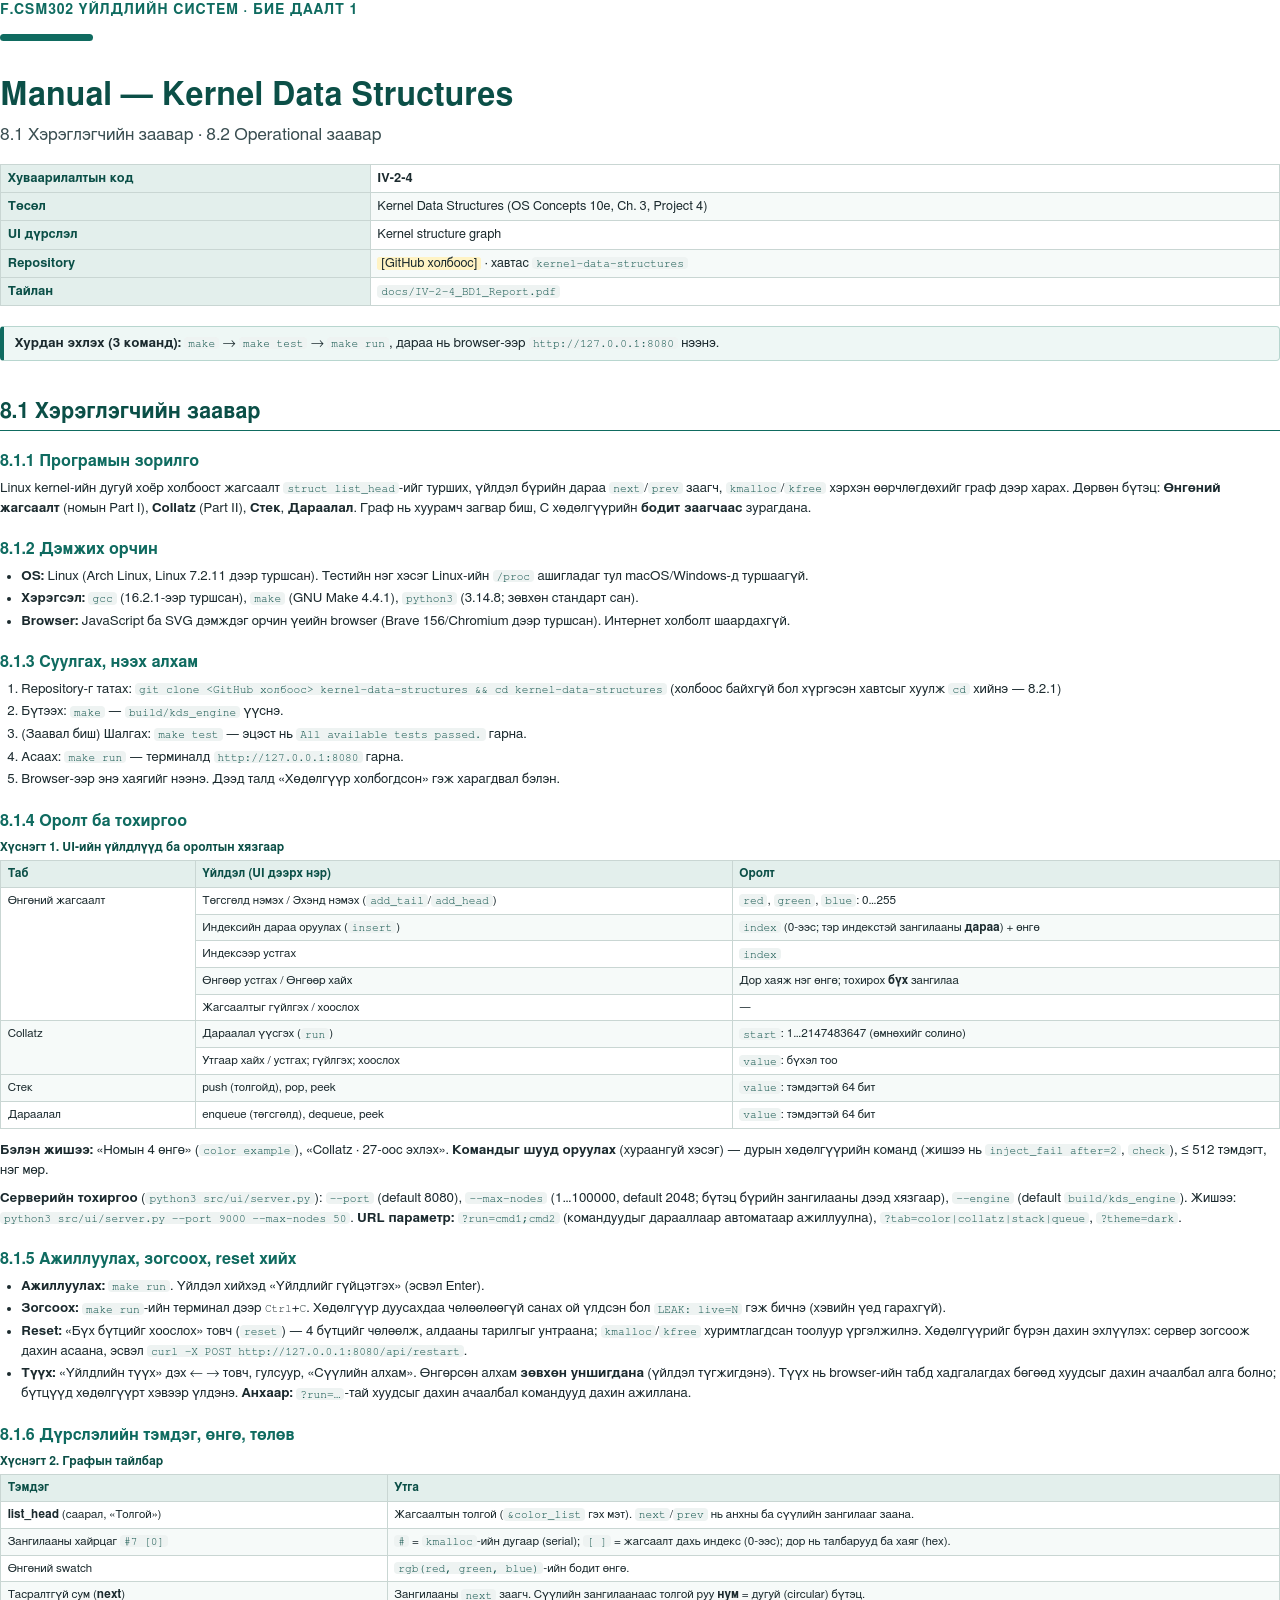
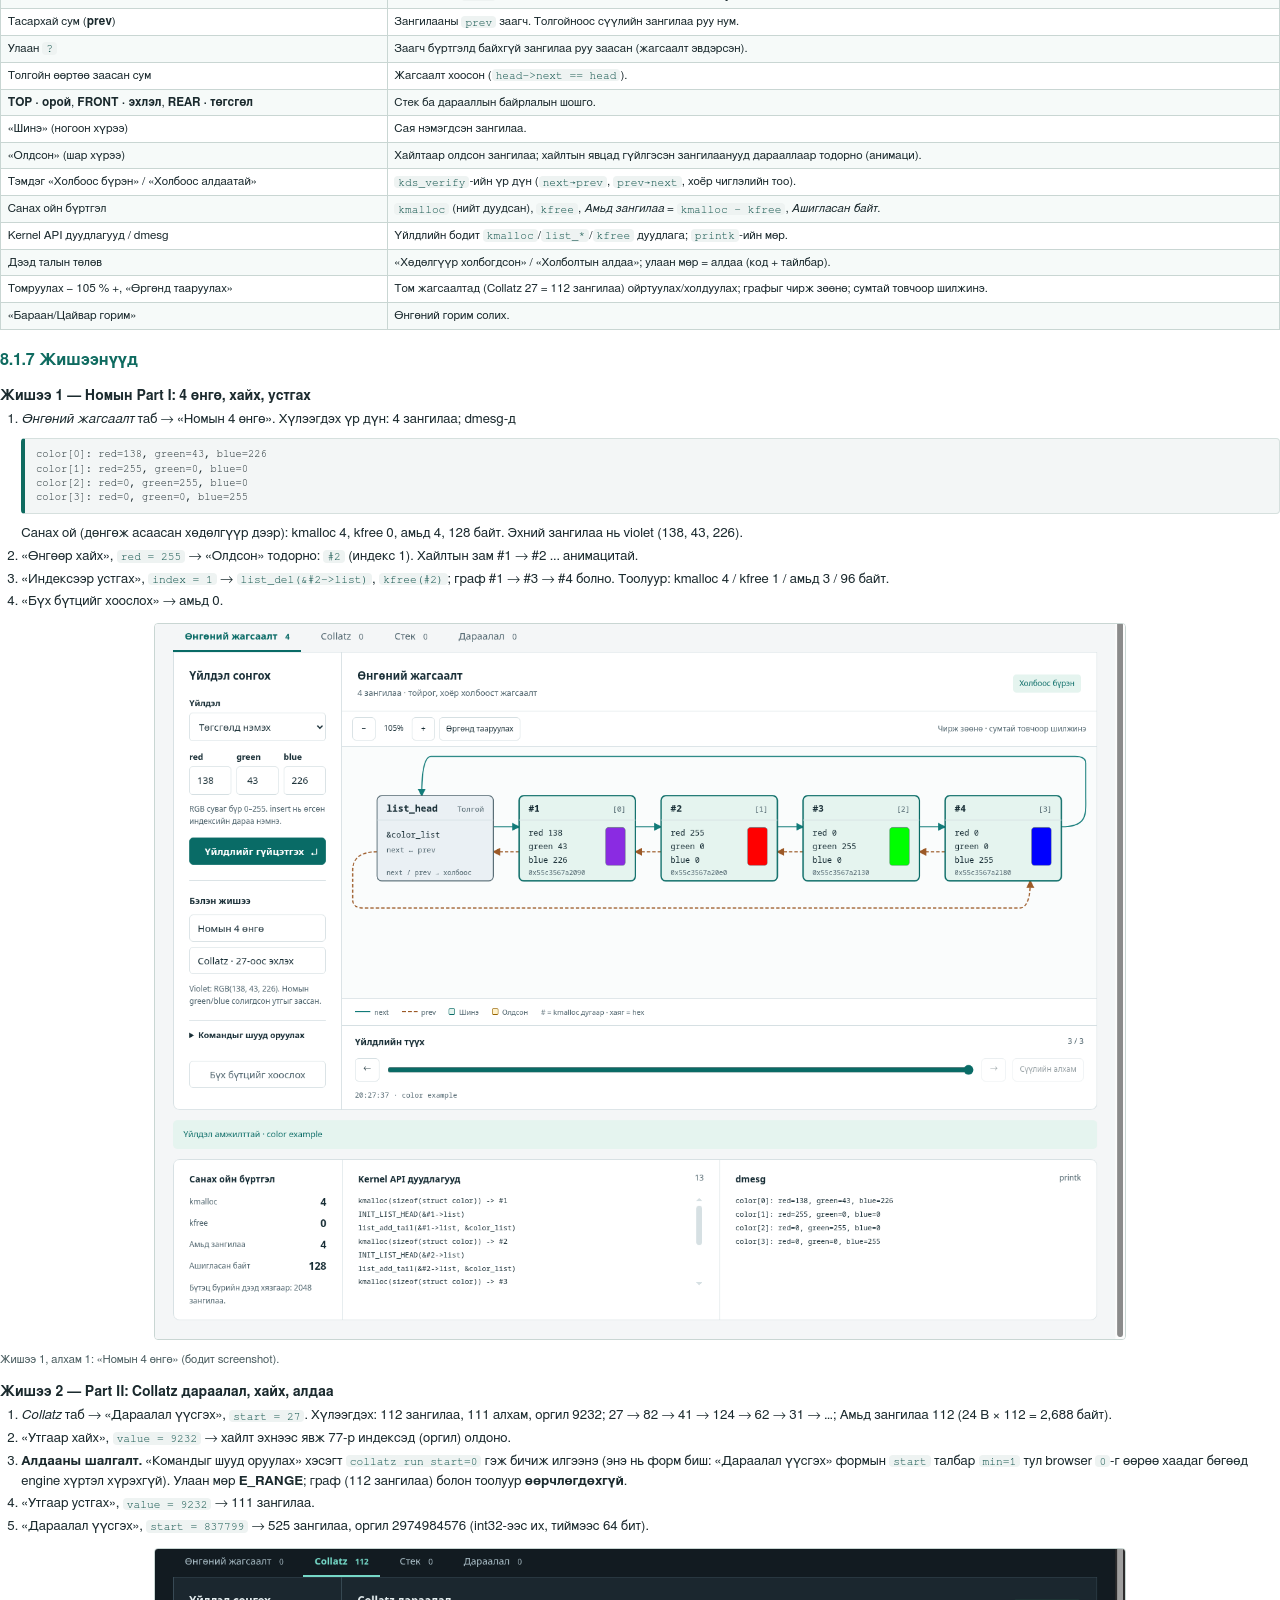
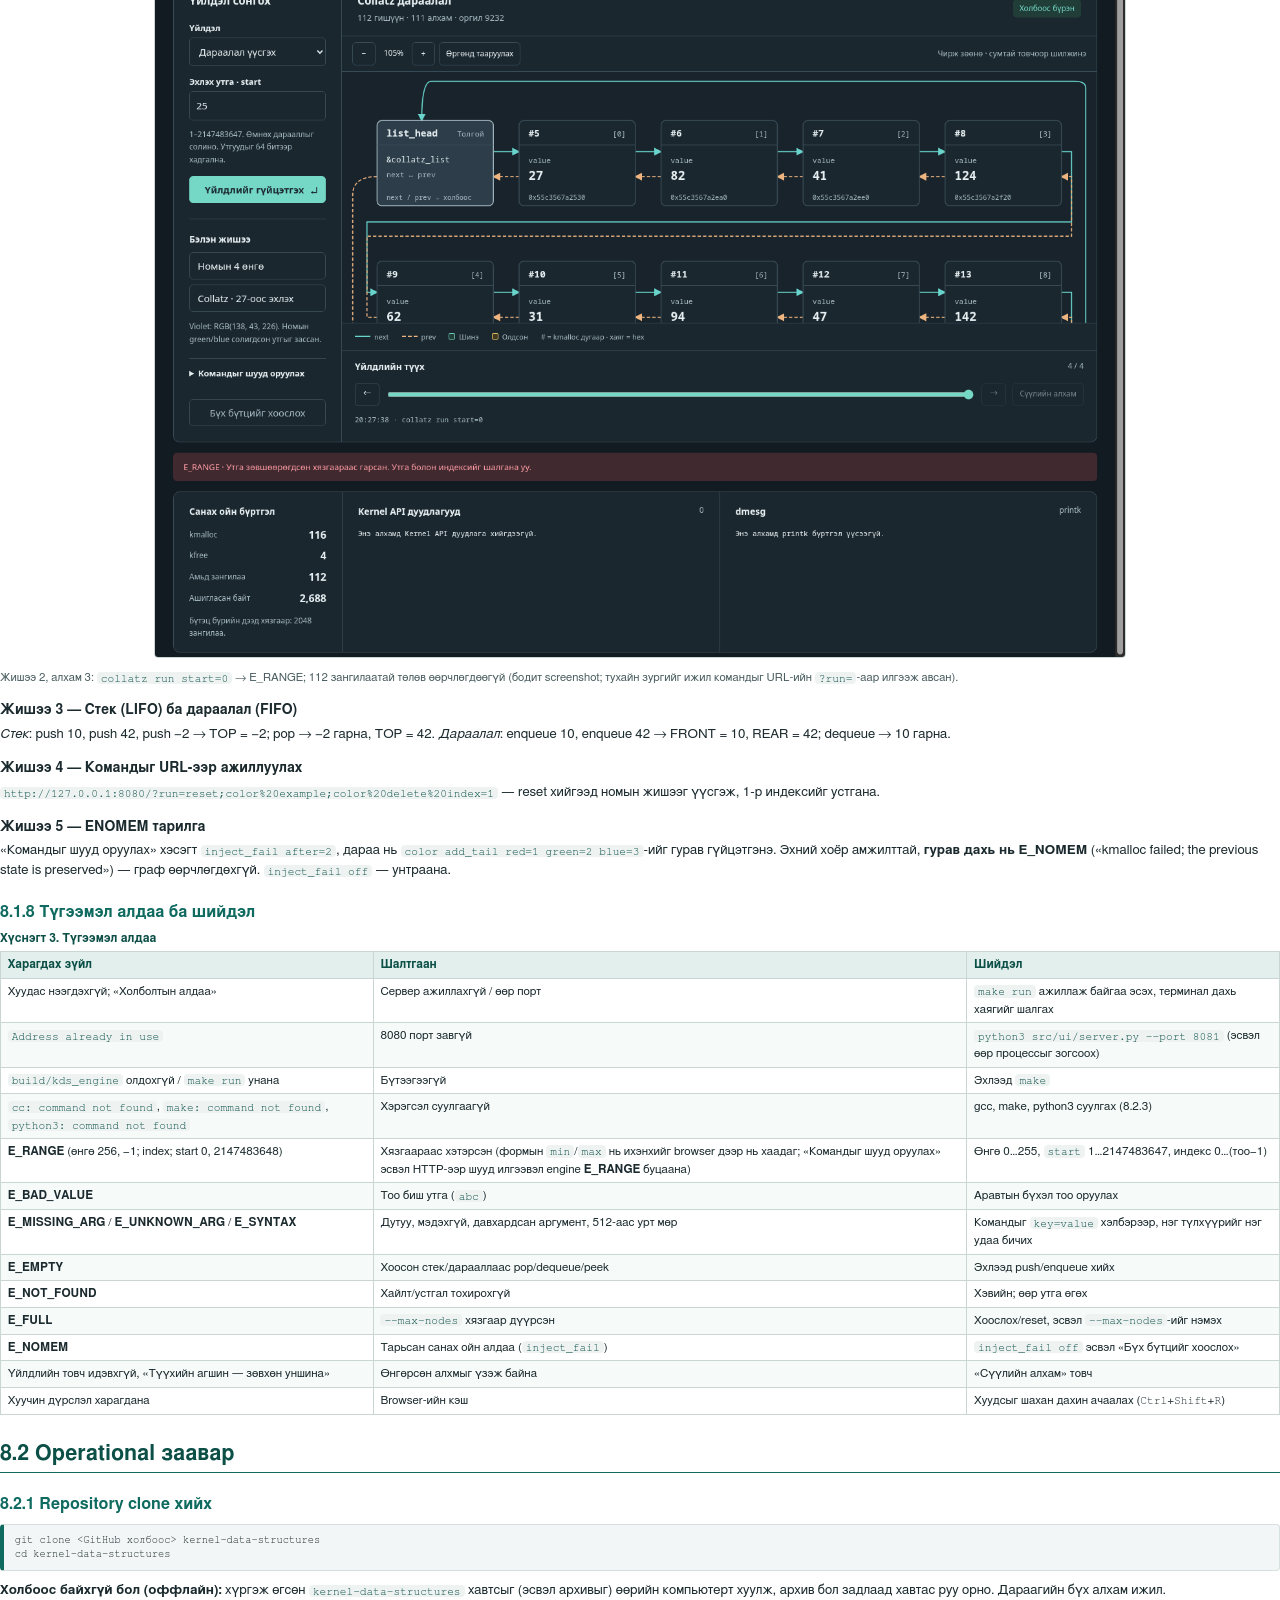
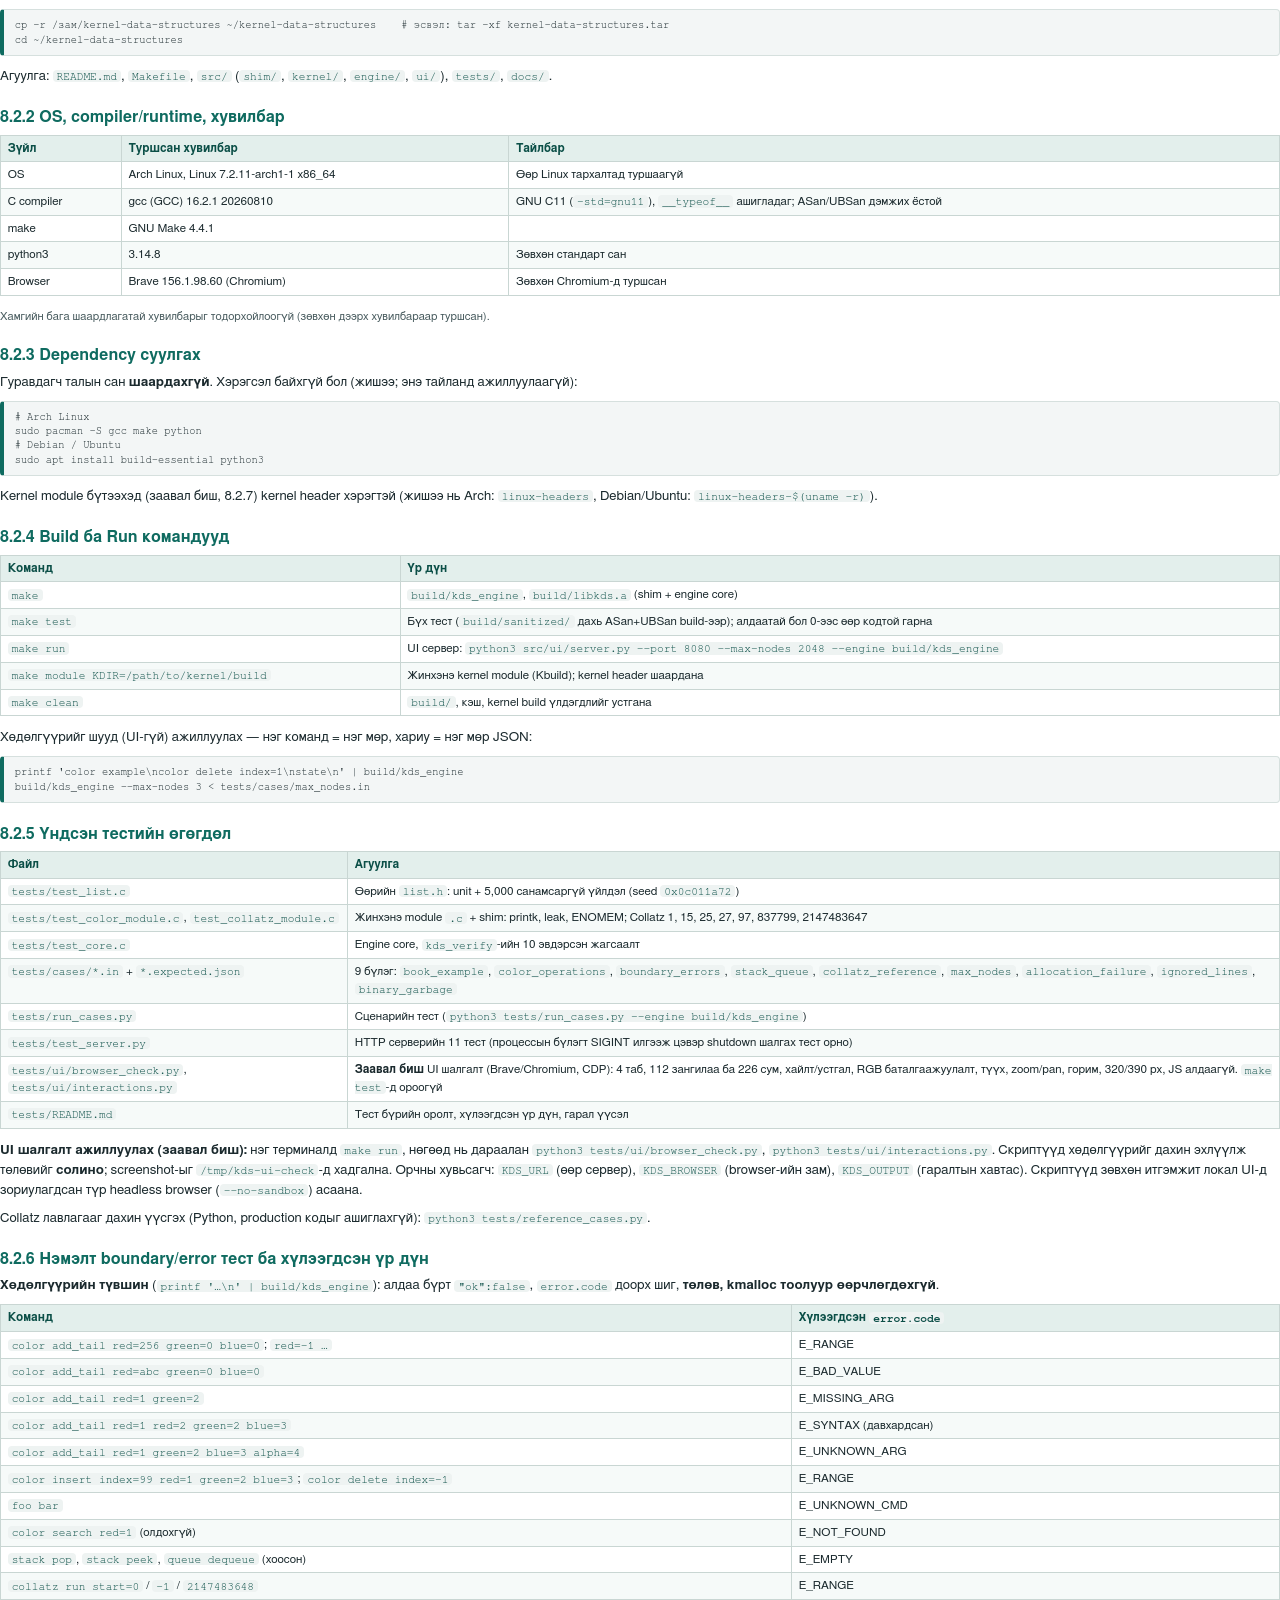
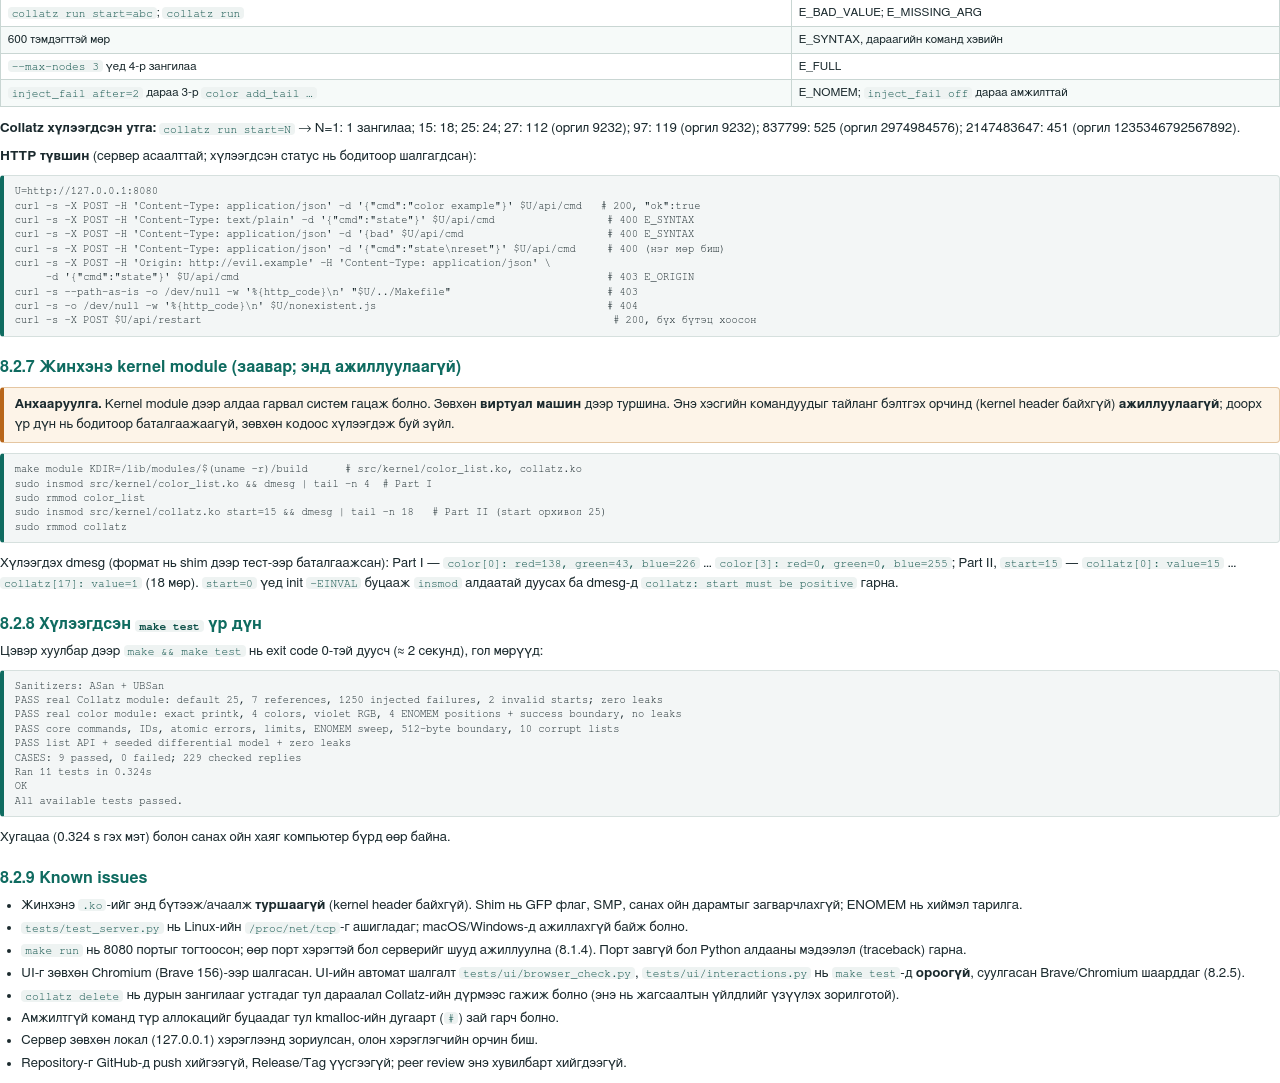
==== docs/src/manual.html @ b4fcfc87 "БД1 IV-2-4: Kernel Data Structures — эх код, тест, баримт бичиг" ====
<!doctype html><html lang="mn"><head><meta charset="utf-8"><title>IV-2-4 · БД1 · Manual</title><style>@page { size: A4; }
* { box-sizing: border-box; }
html { font-family: "Adwaita Sans", "FreeSans", "DejaVu Sans", sans-serif; font-size: 10pt; color: #1b2a2e; line-height: 1.5; }
body { margin: 0; }
code, pre, kbd, samp { font-family: "JetBrainsMono Nerd Font Mono", "Adwaita Mono", "FreeMono", monospace; font-size: 8.4pt; }
code { background: #eef3f2; padding: 0.5pt 3pt; border-radius: 3pt; color: #0b4f47; }
pre { background: #f3f6f6; border: 0.6pt solid #d6e0de; border-left: 3pt solid #0f6b60; border-radius: 3pt; padding: 6pt 8pt; margin: 6pt 0 8pt; white-space: pre-wrap; word-break: break-word; line-height: 1.38; break-inside: avoid; }
pre code { background: none; padding: 0; color: inherit; font-size: inherit; }
h1 { font-size: 16pt; line-height: 1.2; color: #0b4f47; margin: 20pt 0 8pt; padding-bottom: 4pt; border-bottom: 1.4pt solid #0f6b60; break-after: avoid; }
h2 { font-size: 12pt; color: #0f6b60; margin: 14pt 0 4pt; break-after: avoid; }
h3 { font-size: 10.4pt; color: #1b2a2e; margin: 10pt 0 3pt; break-after: avoid; }
p { margin: 0 0 6pt; text-align: left; }
ul, ol { margin: 0 0 7pt; padding-left: 16pt; }
li { margin-bottom: 2pt; }
a { color: #0b6a8a; }
table { border-collapse: collapse; width: 100%; margin: 4pt 0 9pt; font-size: 8.8pt; }
caption { caption-side: top; text-align: left; font-weight: 700; color: #0b4f47; padding: 0 0 3pt; font-size: 9pt; }
th, td { border: 0.6pt solid #c9d6d3; padding: 3pt 5pt; vertical-align: top; text-align: left; }
th { background: #e3efec; color: #0b4f47; font-weight: 700; }
tr { break-inside: avoid; }
tbody tr:nth-child(even) td { background: #f6faf9; }
td.num, th.num { text-align: right; font-variant-numeric: tabular-nums; }
.ok { color: #0a6b3c; font-weight: 700; }
.bad { color: #a12b2b; font-weight: 700; }
figure { margin: 8pt 0 10pt; break-inside: avoid; text-align: center; }
figure img { max-width: 100%; border: 0.6pt solid #c9d6d3; border-radius: 3pt; }
figure svg { max-width: 100%; height: auto; }
figcaption { font-size: 8.6pt; color: #4a5d60; margin-top: 3pt; text-align: left; }
.note { border: 0.6pt solid #b8d6cf; background: #eef7f5; border-left: 3pt solid #0f6b60; border-radius: 3pt; padding: 5pt 8pt; margin: 6pt 0 8pt; break-inside: avoid; }
.warn { border: 0.6pt solid #e5c6a1; background: #fdf4e8; border-left: 3pt solid #b8661a; border-radius: 3pt; padding: 5pt 8pt; margin: 6pt 0 8pt; break-inside: avoid; }
.cover { min-height: 255mm; display: flex; flex-direction: column; justify-content: space-between; break-after: page; }
.cover .course { font-size: 10.5pt; letter-spacing: 0.6pt; color: #0f6b60; font-weight: 700; text-transform: uppercase; }
.cover h1.title { font-size: 28pt; line-height: 1.12; border: 0; margin: 14pt 0 6pt; color: #0b4f47; padding: 0; }
.cover .subtitle { font-size: 13pt; color: #3b4f52; margin-bottom: 14pt; }
.cover .bar { height: 5pt; width: 70pt; background: #0f6b60; margin: 10pt 0 14pt; border-radius: 3pt; }
.cover table { width: auto; min-width: 60%; font-size: 9.6pt; }
.cover td.k { background: #e3efec; font-weight: 700; color: #0b4f47; white-space: nowrap; }
.toc { columns: 2; column-gap: 24pt; font-size: 9.4pt; margin-bottom: 6pt; }
.toc div { break-inside: avoid; margin-bottom: 2pt; }
.pb { break-before: page; }
.two { display: flex; gap: 12pt; align-items: flex-start; }
.two > * { flex: 1; min-width: 0; }
.small { font-size: 8.6pt; color: #4a5d60; }
.kpis { display: flex; flex-wrap: wrap; gap: 6pt; margin: 6pt 0 8pt; }
.kpi { flex: 1 1 28%; border: 0.6pt solid #c9d6d3; border-radius: 4pt; padding: 5pt 8pt; background: #f6faf9; break-inside: avoid; }
.kpi b { display: block; font-size: 15pt; color: #0b4f47; line-height: 1.15; }
.kpi span { font-size: 8.4pt; color: #4a5d60; }
.ph { background: #fff3c4; padding: 0 3pt; border-radius: 2pt; }
.footer-note { margin-top: 10pt; font-size: 8.4pt; color: #5a6c6f; }

pre.long { break-inside: auto; }
table.keep { break-inside: avoid; }
figure.shot img { width: 76%; }
figure.wide img { width: 94%; }
.side { display: flex; gap: 14pt; align-items: flex-start; }
.side figure { flex: 0 0 25%; margin: 0; }
.side figure img { width: 100%; }
.side > div { flex: 1; min-width: 0; }
code, pre, kbd, samp { font-variant-ligatures: none; font-feature-settings: "liga" 0, "calt" 0, "clig" 0; }
pre { font-size: 7.8pt; }
</style></head><body><section class="cover" style="min-height:0; break-after:auto">
  <div class="course">F.CSM302 Үйлдлийн систем · Бие даалт 1</div>
  <div class="bar"></div>
  <h1 class="title" style="font-size:24pt">Manual — Kernel Data Structures</h1>
  <div class="subtitle" style="margin-bottom:8pt">8.1 Хэрэглэгчийн заавар · 8.2 Operational заавар</div>
  <table>
    <tr><td class="k">Хуваарилалтын код</td><td><b>IV-2-4</b></td></tr>
    <tr><td class="k">Төсөл</td><td>Kernel Data Structures (OS Concepts 10e, Ch. 3, Project 4)</td></tr>
    <tr><td class="k">UI дүрслэл</td><td>Kernel structure graph</td></tr>
    <tr><td class="k">Repository</td><td><span class="ph">[GitHub холбоос]</span> · хавтас <code>kernel-data-structures</code></td></tr>
    <tr><td class="k">Тайлан</td><td><code>docs/IV-2-4_BD1_Report.pdf</code></td></tr>
  </table>
  <div class="note"><b>Хурдан эхлэх (3 команд):</b> <code>make</code> → <code>make test</code> → <code>make run</code>, дараа нь browser-ээр <code>http://127.0.0.1:8080</code> нээнэ.</div>
</section>

<h1>8.1 Хэрэглэгчийн заавар</h1>
<h2>8.1.1 Програмын зорилго</h2>
<p>Linux kernel-ийн дугуй хоёр холбоост жагсаалт <code>struct list_head</code>-ийг турших, үйлдэл бүрийн дараа <code>next</code>/<code>prev</code> заагч, <code>kmalloc</code>/<code>kfree</code> хэрхэн өөрчлөгдөхийг граф дээр харах. Дөрвөн бүтэц: <b>Өнгөний жагсаалт</b> (номын Part I), <b>Collatz</b> (Part II), <b>Стек</b>, <b>Дараалал</b>. Граф нь хуурамч загвар биш, C хөдөлгүүрийн <b>бодит заагчаас</b> зурагдана.</p>
<h2>8.1.2 Дэмжих орчин</h2>
<ul>
  <li><b>OS:</b> Linux (Arch Linux, Linux 7.2.11 дээр туршсан). Тестийн нэг хэсэг Linux-ийн <code>/proc</code> ашигладаг тул macOS/Windows-д туршаагүй.</li>
  <li><b>Хэрэгсэл:</b> <code>gcc</code> (16.2.1-ээр туршсан), <code>make</code> (GNU Make 4.4.1), <code>python3</code> (3.14.8; зөвхөн стандарт сан).</li>
  <li><b>Browser:</b> JavaScript ба SVG дэмждэг орчин үеийн browser (Brave 156/Chromium дээр туршсан). Интернет холболт шаардахгүй.</li>
</ul>
<h2>8.1.3 Суулгах, нээх алхам</h2>
<ol>
  <li>Repository-г татах: <code>git clone &lt;GitHub холбоос&gt; kernel-data-structures &amp;&amp; cd kernel-data-structures</code> (холбоос байхгүй бол хүргэсэн хавтсыг хуулж <code>cd</code> хийнэ — 8.2.1)</li>
  <li>Бүтээх: <code>make</code> — <code>build/kds_engine</code> үүснэ.</li>
  <li>(Заавал биш) Шалгах: <code>make test</code> — эцэст нь <code>All available tests passed.</code> гарна.</li>
  <li>Асаах: <code>make run</code> — терминалд <code>http://127.0.0.1:8080</code> гарна.</li>
  <li>Browser-ээр энэ хаягийг нээнэ. Дээд талд «Хөдөлгүүр холбогдсон» гэж харагдвал бэлэн.</li>
</ol>
<h2>8.1.4 Оролт ба тохиргоо</h2>
<table class="keep">
  <caption>Хүснэгт 1. UI-ийн үйлдлүүд ба оролтын хязгаар</caption>
  <thead><tr><th>Таб</th><th>Үйлдэл (UI дээрх нэр)</th><th>Оролт</th></tr></thead>
  <tbody>
    <tr><td rowspan="5">Өнгөний жагсаалт</td><td>Төгсгөлд нэмэх / Эхэнд нэмэх (<code>add_tail</code>/<code>add_head</code>)</td><td><code>red</code>, <code>green</code>, <code>blue</code>: 0…255</td></tr>
    <tr><td>Индексийн дараа оруулах (<code>insert</code>)</td><td><code>index</code> (0-ээс; тэр индекстэй зангилааны <b>дараа</b>) + өнгө</td></tr>
    <tr><td>Индексээр устгах</td><td><code>index</code></td></tr>
    <tr><td>Өнгөөр устгах / Өнгөөр хайх</td><td>Дор хаяж нэг өнгө; тохирох <b>бүх</b> зангилаа</td></tr>
    <tr><td>Жагсаалтыг гүйлгэх / хоослох</td><td>—</td></tr>
    <tr><td rowspan="2">Collatz</td><td>Дараалал үүсгэх (<code>run</code>)</td><td><code>start</code>: 1…2147483647 (өмнөхийг солино)</td></tr>
    <tr><td>Утгаар хайх / устгах; гүйлгэх; хоослох</td><td><code>value</code>: бүхэл тоо</td></tr>
    <tr><td>Стек</td><td>push (толгойд), pop, peek</td><td><code>value</code>: тэмдэгтэй 64 бит</td></tr>
    <tr><td>Дараалал</td><td>enqueue (төгсгөлд), dequeue, peek</td><td><code>value</code>: тэмдэгтэй 64 бит</td></tr>
  </tbody>
</table>
<p><b>Бэлэн жишээ:</b> «Номын 4 өнгө» (<code>color example</code>), «Collatz · 27-оос эхлэх». <b>Командыг шууд оруулах</b> (хураангуй хэсэг) — дурын хөдөлгүүрийн команд (жишээ нь <code>inject_fail after=2</code>, <code>check</code>), ≤ 512 тэмдэгт, нэг мөр.</p>
<p><b>Серверийн тохиргоо</b> (<code>python3 src/ui/server.py</code>): <code>--port</code> (default 8080), <code>--max-nodes</code> (1…100000, default 2048; бүтэц бүрийн зангилааны дээд хязгаар), <code>--engine</code> (default <code>build/kds_engine</code>). Жишээ: <code>python3 src/ui/server.py --port 9000 --max-nodes 50</code>. <b>URL параметр:</b> <code>?run=cmd1;cmd2</code> (командуудыг дарааллаар автоматаар ажиллуулна), <code>?tab=color|collatz|stack|queue</code>, <code>?theme=dark</code>.</p>
<h2>8.1.5 Ажиллуулах, зогсоох, reset хийх</h2>
<ul>
  <li><b>Ажиллуулах:</b> <code>make run</code>. Үйлдэл хийхэд «Үйлдлийг гүйцэтгэх» (эсвэл Enter).</li>
  <li><b>Зогсоох:</b> <code>make run</code>-ийн терминал дээр <kbd>Ctrl</kbd>+<kbd>C</kbd>. Хөдөлгүүр дуусахдаа чөлөөлөөгүй санах ой үлдсэн бол <code>LEAK: live=N</code> гэж бичнэ (хэвийн үед гарахгүй).</li>
  <li><b>Reset:</b> «Бүх бүтцийг хоослох» товч (<code>reset</code>) — 4 бүтцийг чөлөөлж, алдааны тарилгыг унтраана; <code>kmalloc</code>/<code>kfree</code> хуримтлагдсан тоолуур үргэлжилнэ. Хөдөлгүүрийг бүрэн дахин эхлүүлэх: сервер зогсоож дахин асаана, эсвэл <code>curl -X POST http://127.0.0.1:8080/api/restart</code>.</li>
  <li><b>Түүх:</b> «Үйлдлийн түүх» дэх ← → товч, гулсуур, «Сүүлийн алхам». Өнгөрсөн алхам <b>зөвхөн уншигдана</b> (үйлдэл түгжигдэнэ). Түүх нь browser-ийн табд хадгалагдах бөгөөд хуудсыг дахин ачаалбал алга болно; бүтцүүд хөдөлгүүрт хэвээр үлдэнэ. <b>Анхаар:</b> <code>?run=…</code>-тай хуудсыг дахин ачаалбал командууд дахин ажиллана.</li>
</ul>
<h2>8.1.6 Дүрслэлийн тэмдэг, өнгө, төлөв</h2>
<table>
  <caption>Хүснэгт 2. Графын тайлбар</caption>
  <thead><tr><th>Тэмдэг</th><th>Утга</th></tr></thead>
  <tbody>
    <tr><td><b>list_head</b> (саарал, «Толгой»)</td><td>Жагсаалтын толгой (<code>&amp;color_list</code> гэх мэт). <code>next</code>/<code>prev</code> нь анхны ба сүүлийн зангилааг заана.</td></tr>
    <tr><td>Зангилааны хайрцаг <code>#7 [0]</code></td><td><code>#</code> = <code>kmalloc</code>-ийн дугаар (serial); <code>[ ]</code> = жагсаалт дахь индекс (0-ээс); дор нь талбарууд ба хаяг (hex).</td></tr>
    <tr><td>Өнгөний swatch</td><td><code>rgb(red, green, blue)</code>-ийн бодит өнгө.</td></tr>
    <tr><td>Тасралтгүй сум (<b>next</b>)</td><td>Зангилааны <code>next</code> заагч. Сүүлийн зангилаанаас толгой руу <b>нум</b> = дугуй (circular) бүтэц.</td></tr>
    <tr><td>Тасархай сум (<b>prev</b>)</td><td>Зангилааны <code>prev</code> заагч. Толгойноос сүүлийн зангилаа руу нум.</td></tr>
    <tr><td>Улаан <code>?</code></td><td>Заагч бүртгэлд байхгүй зангилаа руу заасан (жагсаалт эвдэрсэн).</td></tr>
    <tr><td>Толгойн өөртөө заасан сум</td><td>Жагсаалт хоосон (<code>head-&gt;next == head</code>).</td></tr>
    <tr><td><b>TOP · орой</b>, <b>FRONT · эхлэл</b>, <b>REAR · төгсгөл</b></td><td>Стек ба дарааллын байрлалын шошго.</td></tr>
    <tr><td>«Шинэ» (ногоон хүрээ)</td><td>Сая нэмэгдсэн зангилаа.</td></tr>
    <tr><td>«Олдсон» (шар хүрээ)</td><td>Хайлтаар олдсон зангилаа; хайлтын явцад гүйлгэсэн зангилаанууд дарааллаар тодорно (анимаци).</td></tr>
    <tr><td>Тэмдэг «Холбоос бүрэн» / «Холбоос алдаатай»</td><td><code>kds_verify</code>-ийн үр дүн (<code>next→prev</code>, <code>prev→next</code>, хоёр чиглэлийн тоо).</td></tr>
    <tr><td>Санах ойн бүртгэл</td><td><code>kmalloc</code> (нийт дуудсан), <code>kfree</code>, <i>Амьд зангилаа</i> = <code>kmalloc − kfree</code>, <i>Ашигласан байт</i>.</td></tr>
    <tr><td>Kernel API дуудлагууд / dmesg</td><td>Үйлдлийн бодит <code>kmalloc</code>/<code>list_*</code>/<code>kfree</code> дуудлага; <code>printk</code>-ийн мөр.</td></tr>
    <tr><td>Дээд талын төлөв</td><td>«Хөдөлгүүр холбогдсон» / «Холболтын алдаа»; улаан мөр = алдаа (код + тайлбар).</td></tr>
    <tr><td>Томруулах − 105 % +, «Өргөнд тааруулах»</td><td>Том жагсаалтад (Collatz 27 = 112 зангилаа) ойртуулах/холдуулах; графыг чирж зөөнө; сумтай товчоор шилжинэ.</td></tr>
    <tr><td>«Бараан/Цайвар горим»</td><td>Өнгөний горим солих.</td></tr>
  </tbody>
</table>
<h2>8.1.7 Жишээнүүд</h2>
<h3>Жишээ 1 — Номын Part I: 4 өнгө, хайх, устгах</h3>
<ol>
  <li><i>Өнгөний жагсаалт</i> таб → «Номын 4 өнгө». Хүлээгдэх үр дүн: 4 зангилаа; dmesg-д
<pre><code>color[0]: red=138, green=43, blue=226
color[1]: red=255, green=0, blue=0
color[2]: red=0, green=255, blue=0
color[3]: red=0, green=0, blue=255</code></pre>
  Санах ой (дөнгөж асаасан хөдөлгүүр дээр): kmalloc 4, kfree 0, амьд 4, 128 байт. Эхний зангилаа нь violet (138, 43, 226).</li>
  <li>«Өнгөөр хайх», <code>red = 255</code> → «Олдсон» тодорно: <code>#2</code> (индекс 1). Хайлтын зам #1 → #2 ... анимацитай.</li>
  <li>«Индексээр устгах», <code>index = 1</code> → <code>list_del(&amp;#2-&gt;list)</code>, <code>kfree(#2)</code>; граф #1 → #3 → #4 болно. Тоолуур: kmalloc 4 / kfree 1 / амьд 3 / 96 байт.</li>
  <li>«Бүх бүтцийг хоослох» → амьд 0.</li>
</ol>
<figure class="shot"><img src="../img/crop/f1_color_example.png" alt="Жишээ 1"><figcaption>Жишээ 1, алхам 1: «Номын 4 өнгө» (бодит screenshot).</figcaption></figure>
<h3>Жишээ 2 — Part II: Collatz дараалал, хайх, алдаа</h3>
<ol>
  <li><i>Collatz</i> таб → «Дараалал үүсгэх», <code>start = 27</code>. Хүлээгдэх: 112 зангилаа, 111 алхам, оргил 9232; 27 → 82 → 41 → 124 → 62 → 31 → …; Амьд зангилаа 112 (24 B × 112 = 2,688 байт).</li>
  <li>«Утгаар хайх», <code>value = 9232</code> → хайлт эхнээс явж 77-р индексэд (оргил) олдоно.</li>
  <li><b>Алдааны шалгалт.</b> «Командыг шууд оруулах» хэсэгт <code>collatz run start=0</code> гэж бичиж илгээнэ (энэ нь форм биш: «Дараалал үүсгэх» формын <code>start</code> талбар <code>min=1</code> тул browser <code>0</code>-г өөрөө хаадаг бөгөөд engine хүртэл хүрэхгүй). Улаан мөр <b>E_RANGE</b>; граф (112 зангилаа) болон тоолуур <b>өөрчлөгдөхгүй</b>.</li>
  <li>«Утгаар устгах», <code>value = 9232</code> → 111 зангилаа.</li>
  <li>«Дараалал үүсгэх», <code>start = 837799</code> → 525 зангилаа, оргил 2974984576 (int32-ээс их, тиймээс 64 бит).</li>
</ol>
<figure class="shot"><img src="../img/crop/f4_error.png" alt="Жишээ 2"><figcaption>Жишээ 2, алхам 3: <code>collatz run start=0</code> → E_RANGE; 112 зангилаатай төлөв өөрчлөгдөөгүй (бодит screenshot; тухайн зургийг ижил командыг URL-ийн <code>?run=</code>-аар илгээж авсан).</figcaption></figure>
<h3>Жишээ 3 — Стек (LIFO) ба дараалал (FIFO)</h3>
<p><i>Стек</i>: push 10, push 42, push −2 → TOP = −2; pop → −2 гарна, TOP = 42. <i>Дараалал</i>: enqueue 10, enqueue 42 → FRONT = 10, REAR = 42; dequeue → 10 гарна.</p>
<h3>Жишээ 4 — Командыг URL-ээр ажиллуулах</h3>
<p><code>http://127.0.0.1:8080/?run=reset;color%20example;color%20delete%20index=1</code> — reset хийгээд номын жишээг үүсгэж, 1-р индексийг устгана.</p>
<h3>Жишээ 5 — ENOMEM тарилга</h3>
<p>«Командыг шууд оруулах» хэсэгт <code>inject_fail after=2</code>, дараа нь <code>color add_tail red=1 green=2 blue=3</code>-ийг гурав гүйцэтгэнэ. Эхний хоёр амжилттай, <b>гурав дахь нь E_NOMEM</b> («kmalloc failed; the previous state is preserved») — граф өөрчлөгдөхгүй. <code>inject_fail off</code> — унтраана.</p>
<h2>8.1.8 Түгээмэл алдаа ба шийдэл</h2>
<table>
  <caption>Хүснэгт 3. Түгээмэл алдаа</caption>
  <thead><tr><th>Харагдах зүйл</th><th>Шалтгаан</th><th>Шийдэл</th></tr></thead>
  <tbody>
    <tr><td>Хуудас нээгдэхгүй; «Холболтын алдаа»</td><td>Сервер ажиллахгүй / өөр порт</td><td><code>make run</code> ажиллаж байгаа эсэх, терминал дахь хаягийг шалгах</td></tr>
    <tr><td><code>Address already in use</code></td><td>8080 порт завгүй</td><td><code>python3 src/ui/server.py --port 8081</code> (эсвэл өөр процессыг зогсоох)</td></tr>
    <tr><td><code>build/kds_engine</code> олдохгүй / <code>make run</code> унана</td><td>Бүтээгээгүй</td><td>Эхлээд <code>make</code></td></tr>
    <tr><td><code>cc: command not found</code>, <code>make: command not found</code>, <code>python3: command not found</code></td><td>Хэрэгсэл суулгаагүй</td><td>gcc, make, python3 суулгах (8.2.3)</td></tr>
    <tr><td><b>E_RANGE</b> (өнгө 256, −1; index; start 0, 2147483648)</td><td>Хязгаараас хэтэрсэн (формын <code>min</code>/<code>max</code> нь ихэнхийг browser дээр нь хаадаг; «Командыг шууд оруулах» эсвэл HTTP-ээр шууд илгээвэл engine <b>E_RANGE</b> буцаана)</td><td>Өнгө 0…255, <code>start</code> 1…2147483647, индекс 0…(тоо−1)</td></tr>
    <tr><td><b>E_BAD_VALUE</b></td><td>Тоо биш утга (<code>abc</code>)</td><td>Аравтын бүхэл тоо оруулах</td></tr>
    <tr><td><b>E_MISSING_ARG</b> / <b>E_UNKNOWN_ARG</b> / <b>E_SYNTAX</b></td><td>Дутуу, мэдэхгүй, давхардсан аргумент, 512-аас урт мөр</td><td>Командыг <code>key=value</code> хэлбэрээр, нэг түлхүүрийг нэг удаа бичих</td></tr>
    <tr><td><b>E_EMPTY</b></td><td>Хоосон стек/дарааллаас pop/dequeue/peek</td><td>Эхлээд push/enqueue хийх</td></tr>
    <tr><td><b>E_NOT_FOUND</b></td><td>Хайлт/устгал тохирохгүй</td><td>Хэвийн; өөр утга өгөх</td></tr>
    <tr><td><b>E_FULL</b></td><td><code>--max-nodes</code> хязгаар дүүрсэн</td><td>Хоослох/reset, эсвэл <code>--max-nodes</code>-ийг нэмэх</td></tr>
    <tr><td><b>E_NOMEM</b></td><td>Тарьсан санах ойн алдаа (<code>inject_fail</code>)</td><td><code>inject_fail off</code> эсвэл «Бүх бүтцийг хоослох»</td></tr>
    <tr><td>Үйлдлийн товч идэвхгүй, «Түүхийн агшин — зөвхөн уншина»</td><td>Өнгөрсөн алхмыг үзэж байна</td><td>«Сүүлийн алхам» товч</td></tr>
    <tr><td>Хуучин дүрслэл харагдана</td><td>Browser-ийн кэш</td><td>Хуудсыг шахан дахин ачаалах (<kbd>Ctrl</kbd>+<kbd>Shift</kbd>+<kbd>R</kbd>)</td></tr>
  </tbody>
</table>

<h1 class="pb">8.2 Operational заавар</h1>
<h2>8.2.1 Repository clone хийх</h2>
<pre><code>git clone &lt;GitHub холбоос&gt; kernel-data-structures
cd kernel-data-structures</code></pre>
<p><b>Холбоос байхгүй бол (оффлайн):</b> хүргэж өгсөн <code>kernel-data-structures</code> хавтсыг (эсвэл архивыг) өөрийн компьютерт хуулж, архив бол задлаад хавтас руу орно. Дараагийн бүх алхам ижил.</p>
<pre><code>cp -r /зам/kernel-data-structures ~/kernel-data-structures    # эсвэл: tar -xf kernel-data-structures.tar
cd ~/kernel-data-structures</code></pre>
<p>Агуулга: <code>README.md</code>, <code>Makefile</code>, <code>src/</code> (<code>shim/</code>, <code>kernel/</code>, <code>engine/</code>, <code>ui/</code>), <code>tests/</code>, <code>docs/</code>.</p>
<h2>8.2.2 OS, compiler/runtime, хувилбар</h2>
<table>
  <thead><tr><th>Зүйл</th><th>Туршсан хувилбар</th><th>Тайлбар</th></tr></thead>
  <tbody>
    <tr><td>OS</td><td>Arch Linux, Linux 7.2.11-arch1-1 x86_64</td><td>Өөр Linux тархалтад туршаагүй</td></tr>
    <tr><td>C compiler</td><td>gcc (GCC) 16.2.1 20260810</td><td>GNU C11 (<code>-std=gnu11</code>), <code>__typeof__</code> ашигладаг; ASan/UBSan дэмжих ёстой</td></tr>
    <tr><td>make</td><td>GNU Make 4.4.1</td><td></td></tr>
    <tr><td>python3</td><td>3.14.8</td><td>Зөвхөн стандарт сан</td></tr>
    <tr><td>Browser</td><td>Brave 156.1.98.60 (Chromium)</td><td>Зөвхөн Chromium-д туршсан</td></tr>
  </tbody>
</table>
<p class="small">Хамгийн бага шаардлагатай хувилбарыг тодорхойлоогүй (зөвхөн дээрх хувилбараар туршсан).</p>
<h2>8.2.3 Dependency суулгах</h2>
<p>Гуравдагч талын сан <b>шаардахгүй</b>. Хэрэгсэл байхгүй бол (жишээ; энэ тайланд ажиллуулаагүй):</p>
<pre><code># Arch Linux
sudo pacman -S gcc make python
# Debian / Ubuntu
sudo apt install build-essential python3</code></pre>
<p>Kernel module бүтээхэд (заавал биш, 8.2.7) kernel header хэрэгтэй (жишээ нь Arch: <code>linux-headers</code>, Debian/Ubuntu: <code>linux-headers-$(uname -r)</code>).</p>
<h2>8.2.4 Build ба Run командууд</h2>
<table>
  <thead><tr><th>Команд</th><th>Үр дүн</th></tr></thead>
  <tbody>
    <tr><td><code>make</code></td><td><code>build/kds_engine</code>, <code>build/libkds.a</code> (shim + engine core)</td></tr>
    <tr><td><code>make test</code></td><td>Бүх тест (<code>build/sanitized/</code> дахь ASan+UBSan build-ээр); алдаатай бол 0-ээс өөр кодтой гарна</td></tr>
    <tr><td><code>make run</code></td><td>UI сервер: <code>python3 src/ui/server.py --port 8080 --max-nodes 2048 --engine build/kds_engine</code></td></tr>
    <tr><td><code>make module KDIR=/path/to/kernel/build</code></td><td>Жинхэнэ kernel module (Kbuild); kernel header шаардана</td></tr>
    <tr><td><code>make clean</code></td><td><code>build/</code>, кэш, kernel build үлдэгдлийг устгана</td></tr>
  </tbody>
</table>
<p>Хөдөлгүүрийг шууд (UI-гүй) ажиллуулах — нэг команд = нэг мөр, хариу = нэг мөр JSON:</p>
<pre><code>printf 'color example\ncolor delete index=1\nstate\n' | build/kds_engine
build/kds_engine --max-nodes 3 &lt; tests/cases/max_nodes.in</code></pre>
<h2>8.2.5 Үндсэн тестийн өгөгдөл</h2>
<table>
  <thead><tr><th>Файл</th><th>Агуулга</th></tr></thead>
  <tbody>
    <tr><td><code>tests/test_list.c</code></td><td>Өөрийн <code>list.h</code>: unit + 5,000 санамсаргүй үйлдэл (seed <code>0x0c011a72</code>)</td></tr>
    <tr><td><code>tests/test_color_module.c</code>, <code>test_collatz_module.c</code></td><td>Жинхэнэ module <code>.c</code> + shim: printk, leak, ENOMEM; Collatz 1, 15, 25, 27, 97, 837799, 2147483647</td></tr>
    <tr><td><code>tests/test_core.c</code></td><td>Engine core, <code>kds_verify</code>-ийн 10 эвдэрсэн жагсаалт</td></tr>
    <tr><td><code>tests/cases/*.in</code> + <code>*.expected.json</code></td><td>9 бүлэг: <code>book_example</code>, <code>color_operations</code>, <code>boundary_errors</code>, <code>stack_queue</code>, <code>collatz_reference</code>, <code>max_nodes</code>, <code>allocation_failure</code>, <code>ignored_lines</code>, <code>binary_garbage</code></td></tr>
    <tr><td><code>tests/run_cases.py</code></td><td>Сценарийн тест (<code>python3 tests/run_cases.py --engine build/kds_engine</code>)</td></tr>
    <tr><td><code>tests/test_server.py</code></td><td>HTTP серверийн 11 тест (процессын бүлэгт SIGINT илгээж цэвэр shutdown шалгах тест орно)</td></tr>
    <tr><td><code>tests/ui/browser_check.py</code>, <code>tests/ui/interactions.py</code></td><td><b>Заавал биш</b> UI шалгалт (Brave/Chromium, CDP): 4 таб, 112 зангилаа ба 226 сум, хайлт/устгал, RGB баталгаажуулалт, түүх, zoom/pan, горим, 320/390 px, JS алдаагүй. <code>make test</code>-д ороогүй</td></tr>
    <tr><td><code>tests/README.md</code></td><td>Тест бүрийн оролт, хүлээгдсэн үр дүн, гарал үүсэл</td></tr>
  </tbody>
</table>
<p><b>UI шалгалт ажиллуулах (заавал биш):</b> нэг терминалд <code>make run</code>, нөгөөд нь дараалан <code>python3 tests/ui/browser_check.py</code>, <code>python3 tests/ui/interactions.py</code>. Скриптүүд хөдөлгүүрийг дахин эхлүүлж төлөвийг <b>солино</b>; screenshot-ыг <code>/tmp/kds-ui-check</code>-д хадгална. Орчны хувьсагч: <code>KDS_URL</code> (өөр сервер), <code>KDS_BROWSER</code> (browser-ийн зам), <code>KDS_OUTPUT</code> (гаралтын хавтас). Скриптүүд зөвхөн итгэмжит локал UI-д зориулагдсан түр headless browser (<code>--no-sandbox</code>) асаана.</p>
<p>Collatz лавлагааг дахин үүсгэх (Python, production кодыг ашиглахгүй): <code>python3 tests/reference_cases.py</code>.</p>
<h2>8.2.6 Нэмэлт boundary/error тест ба хүлээгдсэн үр дүн</h2>
<p><b>Хөдөлгүүрийн түвшин</b> (<code>printf '…\n' | build/kds_engine</code>): алдаа бүрт <code>"ok":false</code>, <code>error.code</code> доорх шиг, <b>төлөв, kmalloc тоолуур өөрчлөгдөхгүй</b>.</p>
<table>
  <thead><tr><th>Команд</th><th>Хүлээгдсэн <code>error.code</code></th></tr></thead>
  <tbody>
    <tr><td><code>color add_tail red=256 green=0 blue=0</code>; <code>red=-1 …</code></td><td>E_RANGE</td></tr>
    <tr><td><code>color add_tail red=abc green=0 blue=0</code></td><td>E_BAD_VALUE</td></tr>
    <tr><td><code>color add_tail red=1 green=2</code></td><td>E_MISSING_ARG</td></tr>
    <tr><td><code>color add_tail red=1 red=2 green=2 blue=3</code></td><td>E_SYNTAX (давхардсан)</td></tr>
    <tr><td><code>color add_tail red=1 green=2 blue=3 alpha=4</code></td><td>E_UNKNOWN_ARG</td></tr>
    <tr><td><code>color insert index=99 red=1 green=2 blue=3</code>; <code>color delete index=-1</code></td><td>E_RANGE</td></tr>
    <tr><td><code>foo bar</code></td><td>E_UNKNOWN_CMD</td></tr>
    <tr><td><code>color search red=1</code> (олдохгүй)</td><td>E_NOT_FOUND</td></tr>
    <tr><td><code>stack pop</code>, <code>stack peek</code>, <code>queue dequeue</code> (хоосон)</td><td>E_EMPTY</td></tr>
    <tr><td><code>collatz run start=0</code> / <code>-1</code> / <code>2147483648</code></td><td>E_RANGE</td></tr>
    <tr><td><code>collatz run start=abc</code>; <code>collatz run</code></td><td>E_BAD_VALUE; E_MISSING_ARG</td></tr>
    <tr><td>600 тэмдэгттэй мөр</td><td>E_SYNTAX, дараагийн команд хэвийн</td></tr>
    <tr><td><code>--max-nodes 3</code> үед 4-р зангилаа</td><td>E_FULL</td></tr>
    <tr><td><code>inject_fail after=2</code> дараа 3-р <code>color add_tail …</code></td><td>E_NOMEM; <code>inject_fail off</code> дараа амжилттай</td></tr>
  </tbody>
</table>
<p><b>Collatz хүлээгдсэн утга:</b> <code>collatz run start=N</code> → N=1: 1 зангилаа; 15: 18; 25: 24; 27: 112 (оргил 9232); 97: 119 (оргил 9232); 837799: 525 (оргил 2974984576); 2147483647: 451 (оргил 1235346792567892).</p>
<p><b>HTTP түвшин</b> (сервер асаалттай; хүлээгдсэн статус нь бодитоор шалгагдсан):</p>
<pre><code>U=http://127.0.0.1:8080
curl -s -X POST -H 'Content-Type: application/json' -d '{"cmd":"color example"}' $U/api/cmd   # 200, "ok":true
curl -s -X POST -H 'Content-Type: text/plain' -d '{"cmd":"state"}' $U/api/cmd                  # 400 E_SYNTAX
curl -s -X POST -H 'Content-Type: application/json' -d '{bad' $U/api/cmd                       # 400 E_SYNTAX
curl -s -X POST -H 'Content-Type: application/json' -d '{"cmd":"state\nreset"}' $U/api/cmd     # 400 (нэг мөр биш)
curl -s -X POST -H 'Origin: http://evil.example' -H 'Content-Type: application/json' \
     -d '{"cmd":"state"}' $U/api/cmd                                                           # 403 E_ORIGIN
curl -s --path-as-is -o /dev/null -w '%{http_code}\n' "$U/../Makefile"                         # 403
curl -s -o /dev/null -w '%{http_code}\n' $U/nonexistent.js                                     # 404
curl -s -X POST $U/api/restart                                                                  # 200, бүх бүтэц хоосон</code></pre>
<h2>8.2.7 Жинхэнэ kernel module (заавар; энд ажиллуулаагүй)</h2>
<div class="warn"><b>Анхааруулга.</b> Kernel module дээр алдаа гарвал систем гацаж болно. Зөвхөн <b>виртуал машин</b> дээр туршина. Энэ хэсгийн командуудыг тайланг бэлтгэх орчинд (kernel header байхгүй) <b>ажиллуулаагүй</b>; доорх үр дүн нь бодитоор баталгаажаагүй, зөвхөн кодоос хүлээгдэж буй зүйл.</div>
<pre><code>make module KDIR=/lib/modules/$(uname -r)/build      # src/kernel/color_list.ko, collatz.ko
sudo insmod src/kernel/color_list.ko &amp;&amp; dmesg | tail -n 4  # Part I
sudo rmmod color_list
sudo insmod src/kernel/collatz.ko start=15 &amp;&amp; dmesg | tail -n 18   # Part II (start орхивол 25)
sudo rmmod collatz</code></pre>
<p>Хүлээгдэх dmesg (формат нь shim дээр тест-ээр баталгаажсан): Part I — <code>color[0]: red=138, green=43, blue=226</code> … <code>color[3]: red=0, green=0, blue=255</code>; Part II, <code>start=15</code> — <code>collatz[0]: value=15</code> … <code>collatz[17]: value=1</code> (18 мөр). <code>start=0</code> үед init <code>-EINVAL</code> буцааж <code>insmod</code> алдаатай дуусах ба dmesg-д <code>collatz: start must be positive</code> гарна.</p>
<h2>8.2.8 Хүлээгдсэн <code>make test</code> үр дүн</h2>
<p>Цэвэр хуулбар дээр <code>make &amp;&amp; make test</code> нь exit code 0-тэй дуусч (≈ 2 секунд), гол мөрүүд:</p>
<pre><code>Sanitizers: ASan + UBSan
PASS real Collatz module: default 25, 7 references, 1250 injected failures, 2 invalid starts; zero leaks
PASS real color module: exact printk, 4 colors, violet RGB, 4 ENOMEM positions + success boundary, no leaks
PASS core commands, IDs, atomic errors, limits, ENOMEM sweep, 512-byte boundary, 10 corrupt lists
PASS list API + seeded differential model + zero leaks
CASES: 9 passed, 0 failed; 229 checked replies
Ran 11 tests in 0.324s
OK
All available tests passed.</code></pre>
<p>Хугацаа (0.324 s гэх мэт) болон санах ойн хаяг компьютер бүрд өөр байна.</p>
<h2>8.2.9 Known issues</h2>
<ul>
  <li>Жинхэнэ <code>.ko</code>-ийг энд бүтээж/ачаалж <b>туршаагүй</b> (kernel header байхгүй). Shim нь GFP флаг, SMP, санах ойн дарамтыг загварчлахгүй; ENOMEM нь хиймэл тарилга.</li>
  <li><code>tests/test_server.py</code> нь Linux-ийн <code>/proc/net/tcp</code>-г ашигладаг; macOS/Windows-д ажиллахгүй байж болно.</li>
  <li><code>make run</code> нь 8080 портыг тогтоосон; өөр порт хэрэгтэй бол серверийг шууд ажиллуулна (8.1.4). Порт завгүй бол Python алдааны мэдээлэл (traceback) гарна.</li>
  <li>UI-г зөвхөн Chromium (Brave 156)-ээр шалгасан. UI-ийн автомат шалгалт <code>tests/ui/browser_check.py</code>, <code>tests/ui/interactions.py</code> нь <code>make test</code>-д <b>ороогүй</b>, суулгасан Brave/Chromium шаарддаг (8.2.5).</li>
  <li><code>collatz delete</code> нь дурын зангилааг устгадаг тул дараалал Collatz-ийн дүрмээс гажиж болно (энэ нь жагсаалтын үйлдлийг үзүүлэх зорилготой).</li>
  <li>Амжилтгүй команд түр аллокацийг буцаадаг тул kmalloc-ийн дугаарт (<code>#</code>) зай гарч болно.</li>
  <li>Сервер зөвхөн локал (127.0.0.1) хэрэглээнд зориулсан, олон хэрэглэгчийн орчин биш.</li>
  <li>Repository-г GitHub-д push хийгээгүй, Release/Tag үүсгээгүй; peer review энэ хувилбарт хийгдээгүй.</li>
</ul>
</body></html>
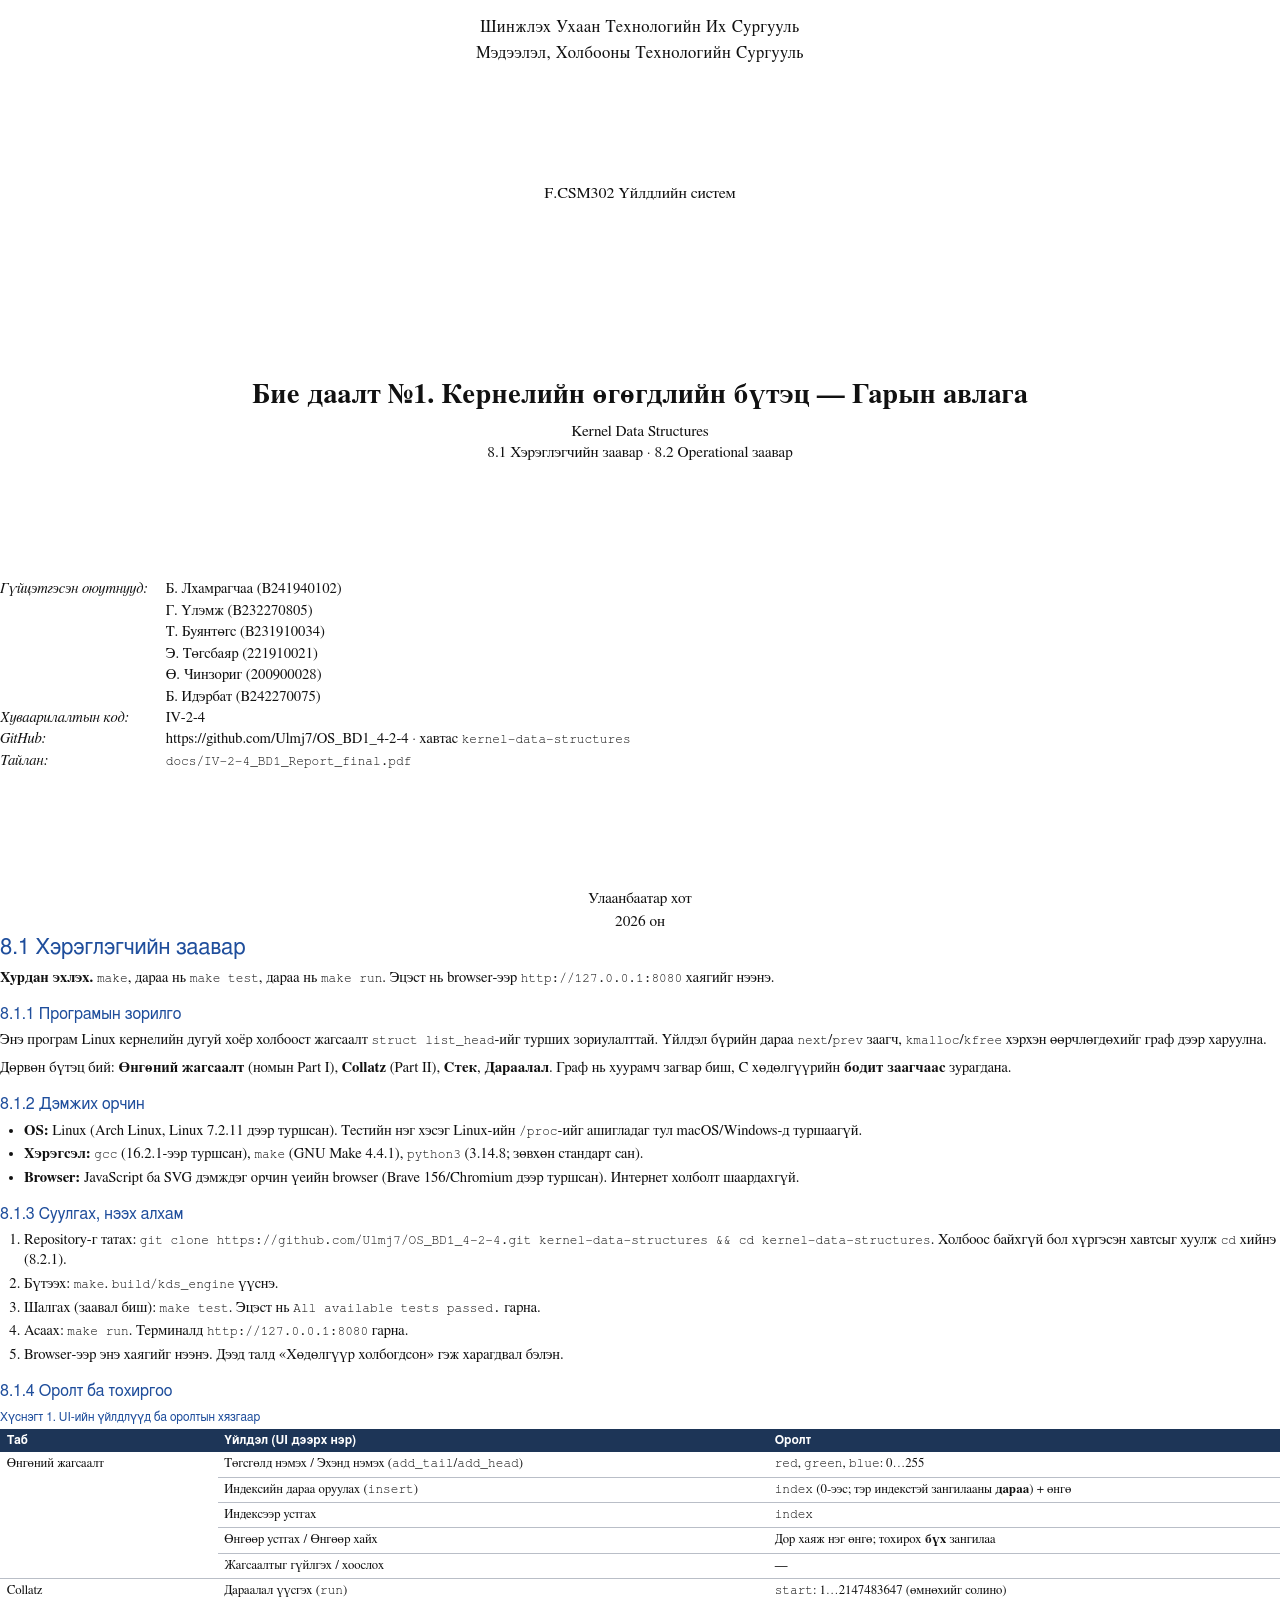
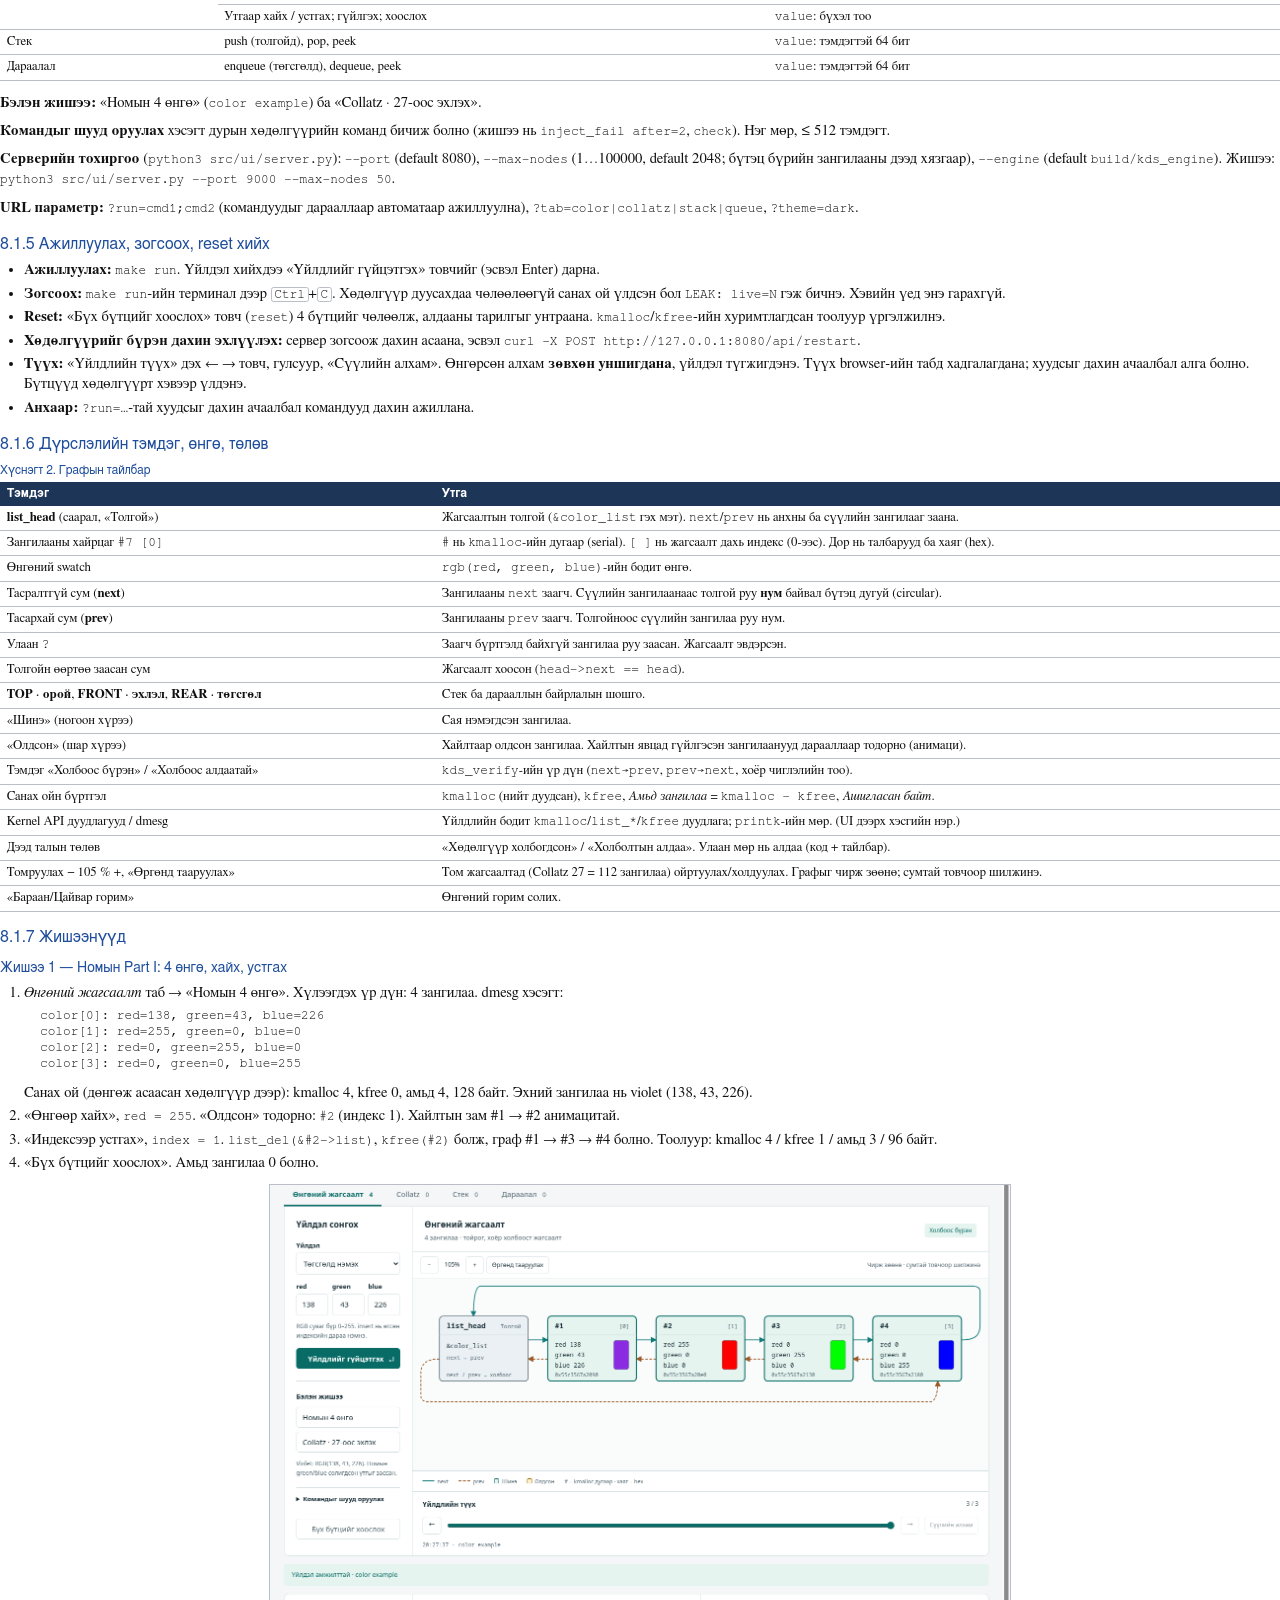
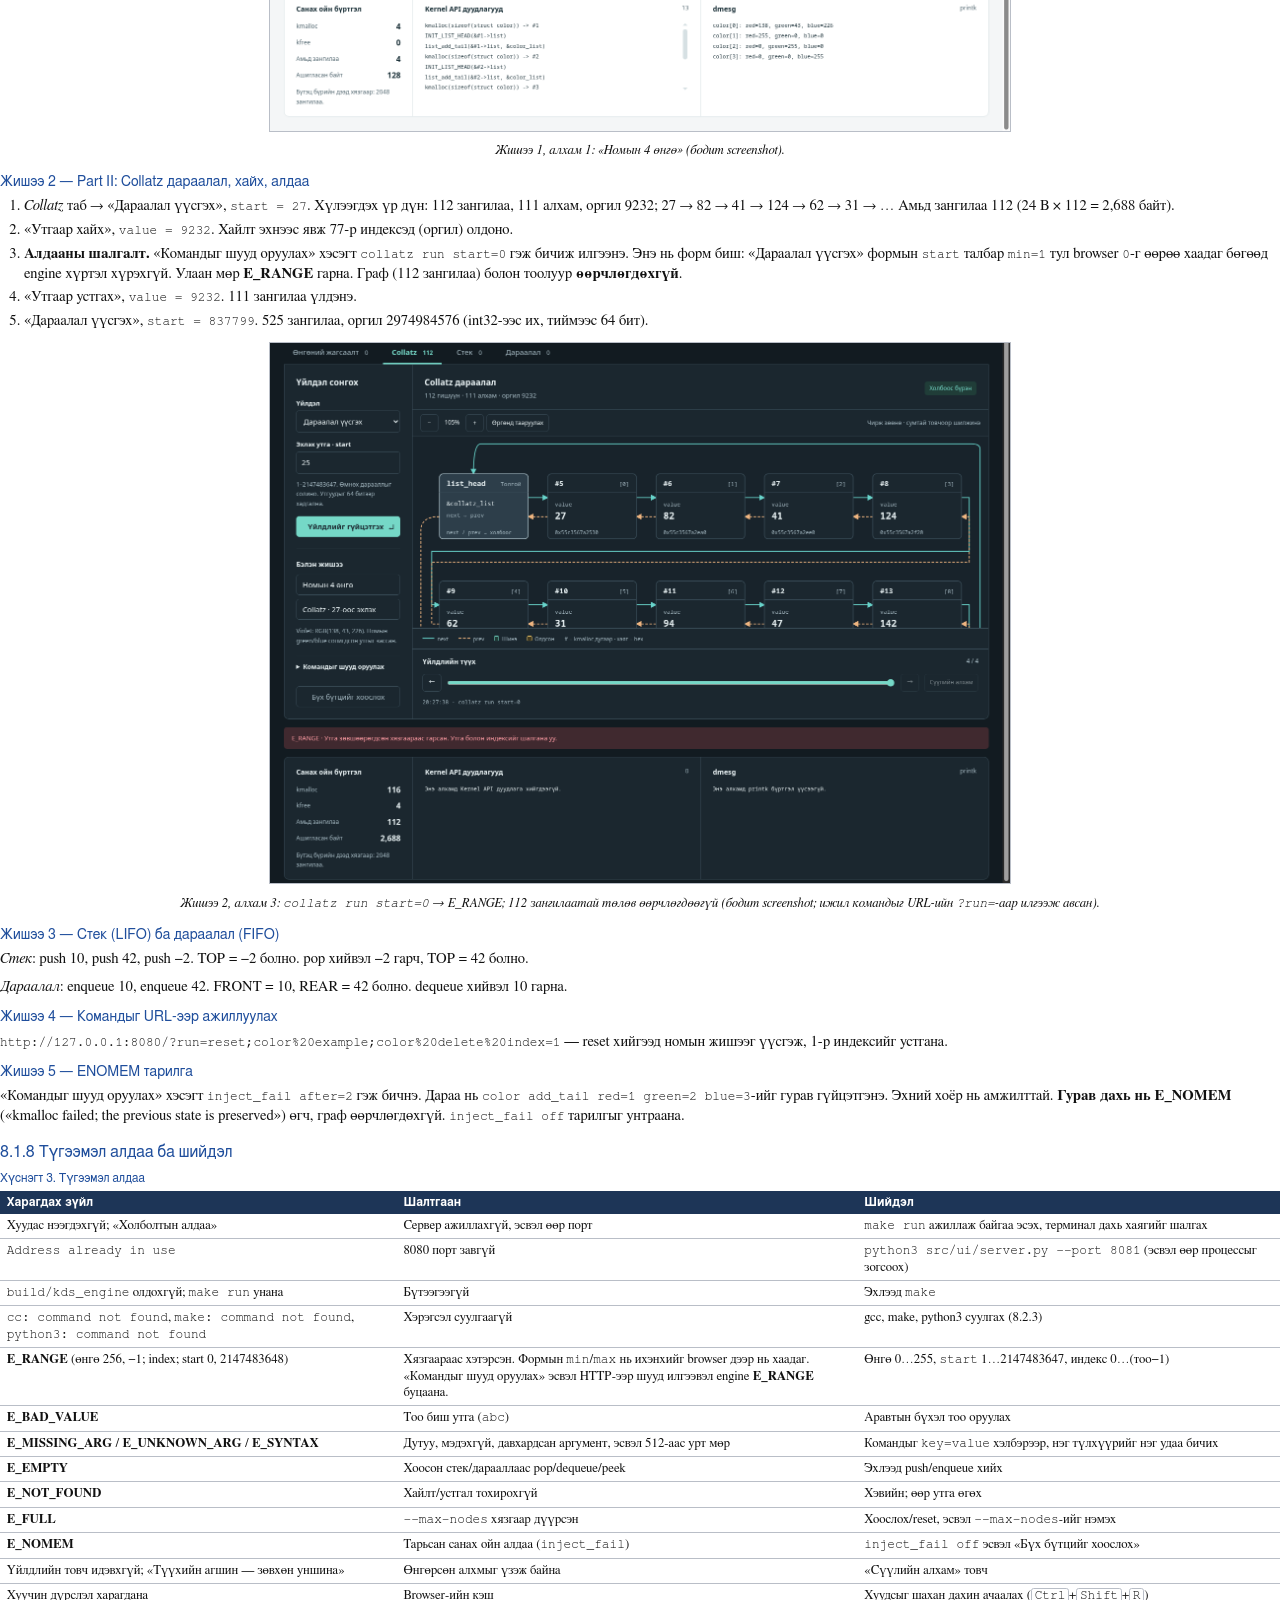
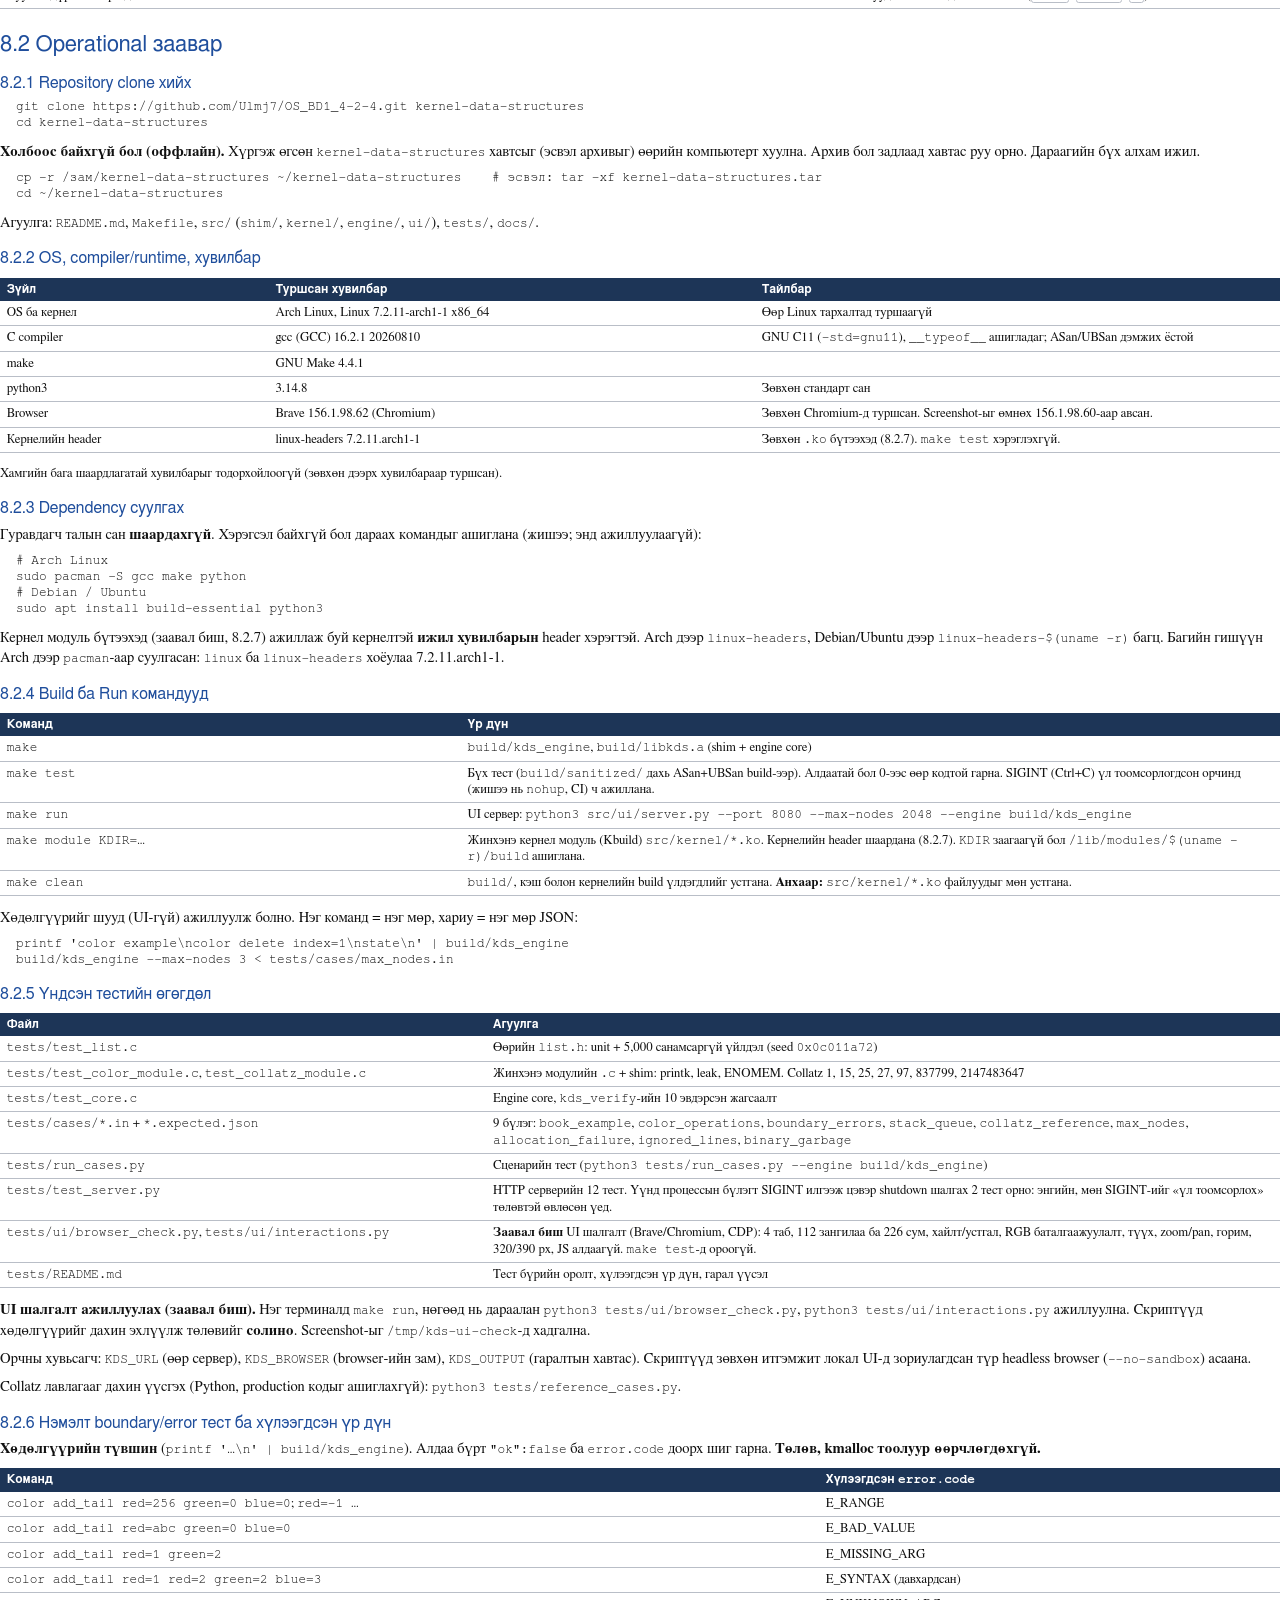
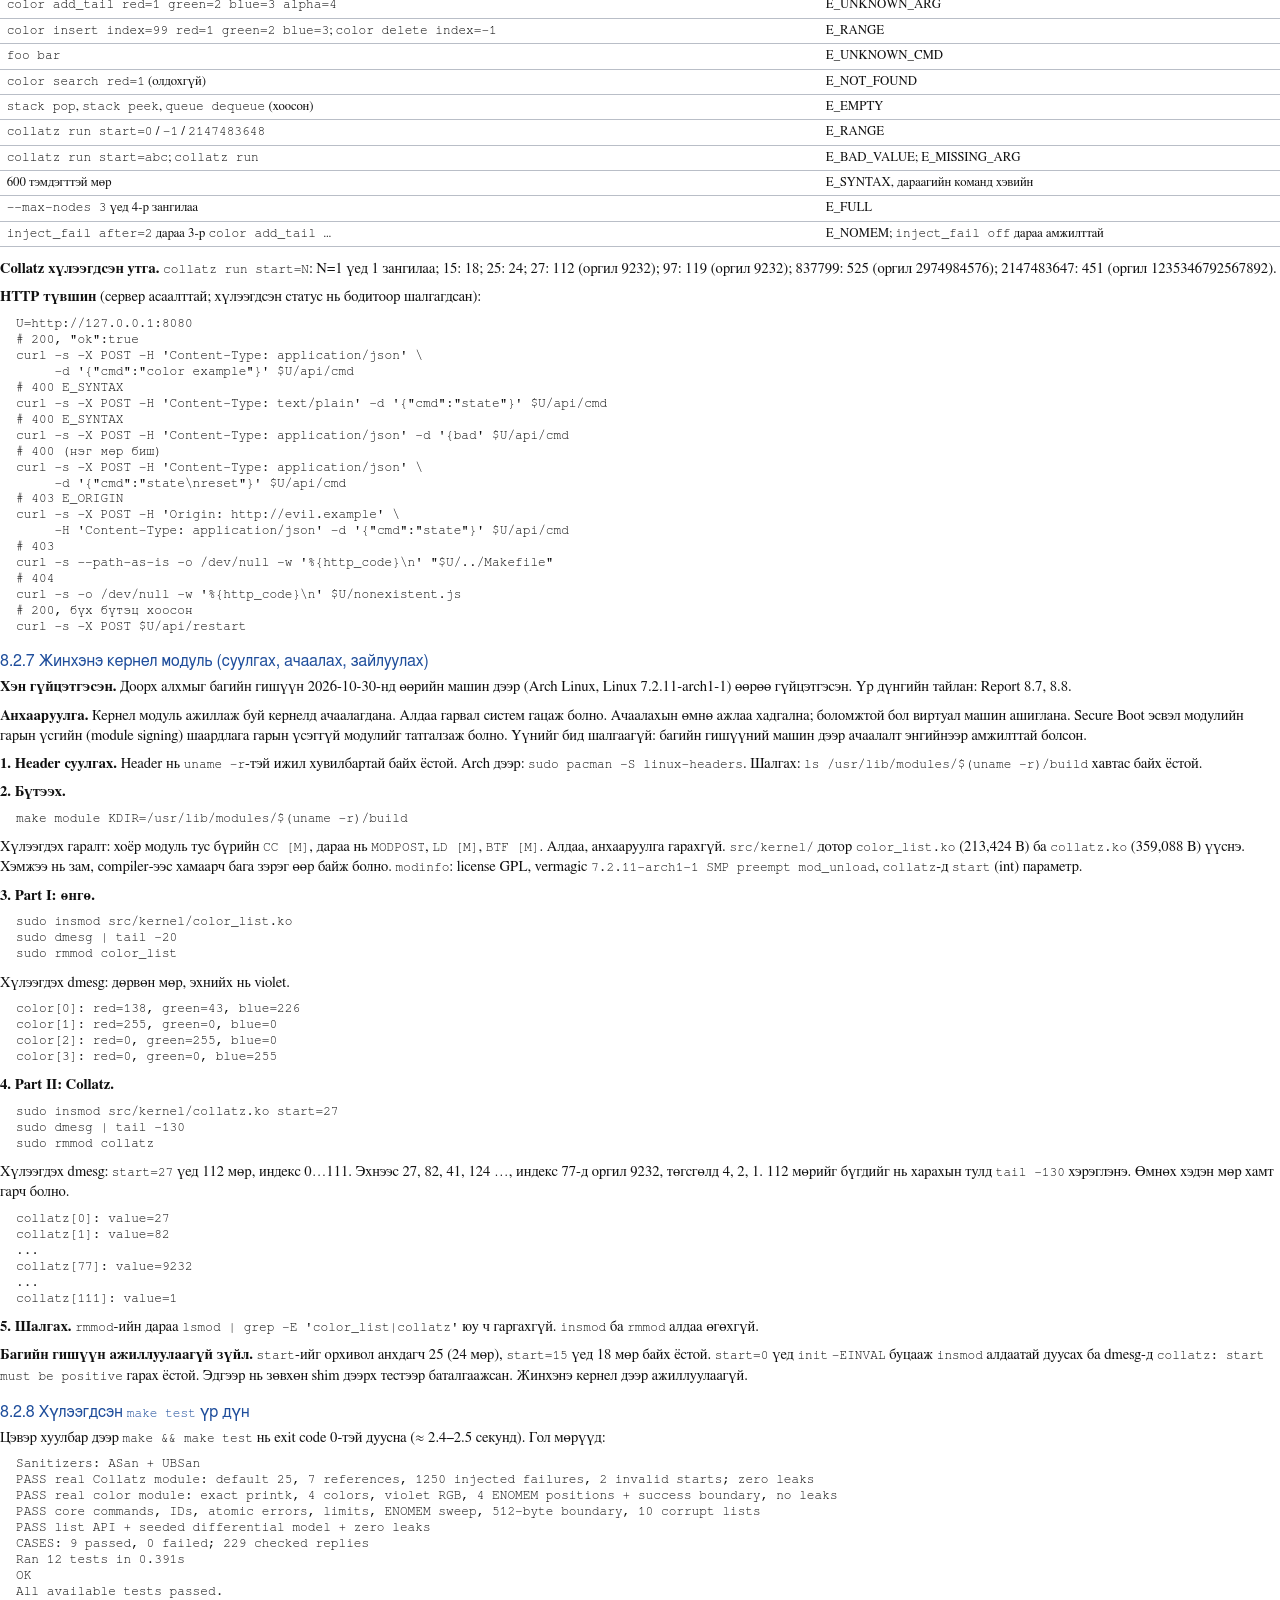
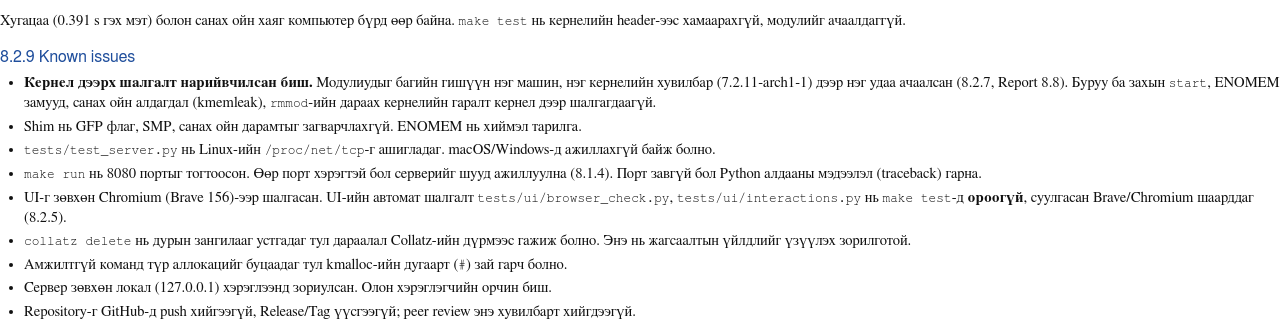
==== commit bfeeccdf: "Prepare IV-2-4 submission and demo video" ====
--- a/docs/src/manual.html
+++ b/docs/src/manual.html
@@ -1,99 +1,101 @@
-<!doctype html><html lang="mn"><head><meta charset="utf-8"><title>IV-2-4 · БД1 · Manual</title><style>@page { size: A4; }
+<!doctype html>
+<html lang="mn"><head><meta charset="utf-8"><title>IV-2-4 · БД1 · Гарын авлага</title>
+<style>
+@page {
+  size: A4; margin: 24mm 23mm 24mm 23mm;
+  @bottom-left { content: "IV-2-4 · Kernel Data Structures · F.CSM302 Бие даалт 1 · Гарын авлага"; font-family: "FreeSans", sans-serif; font-size: 8pt; color: #7a7f87; }
+  @bottom-right { content: counter(page); font-family: "FreeSans", sans-serif; font-size: 8pt; color: #7a7f87; }
+}
+@page :first { @bottom-left { content: none; } @bottom-right { content: none; } }
 * { box-sizing: border-box; }
-html { font-family: "Adwaita Sans", "FreeSans", "DejaVu Sans", sans-serif; font-size: 10pt; color: #1b2a2e; line-height: 1.5; }
+html { font-family: "FreeSerif", "Noto Serif", serif; font-size: 11pt; line-height: 1.38; color: #111; }
 body { margin: 0; }
-code, pre, kbd, samp { font-family: "JetBrainsMono Nerd Font Mono", "Adwaita Mono", "FreeMono", monospace; font-size: 8.4pt; }
-code { background: #eef3f2; padding: 0.5pt 3pt; border-radius: 3pt; color: #0b4f47; }
-pre { background: #f3f6f6; border: 0.6pt solid #d6e0de; border-left: 3pt solid #0f6b60; border-radius: 3pt; padding: 6pt 8pt; margin: 6pt 0 8pt; white-space: pre-wrap; word-break: break-word; line-height: 1.38; break-inside: avoid; }
-pre code { background: none; padding: 0; color: inherit; font-size: inherit; }
-h1 { font-size: 16pt; line-height: 1.2; color: #0b4f47; margin: 20pt 0 8pt; padding-bottom: 4pt; border-bottom: 1.4pt solid #0f6b60; break-after: avoid; }
-h2 { font-size: 12pt; color: #0f6b60; margin: 14pt 0 4pt; break-after: avoid; }
-h3 { font-size: 10.4pt; color: #1b2a2e; margin: 10pt 0 3pt; break-after: avoid; }
 p { margin: 0 0 6pt; text-align: left; }
-ul, ol { margin: 0 0 7pt; padding-left: 16pt; }
-li { margin-bottom: 2pt; }
-a { color: #0b6a8a; }
-table { border-collapse: collapse; width: 100%; margin: 4pt 0 9pt; font-size: 8.8pt; }
-caption { caption-side: top; text-align: left; font-weight: 700; color: #0b4f47; padding: 0 0 3pt; font-size: 9pt; }
-th, td { border: 0.6pt solid #c9d6d3; padding: 3pt 5pt; vertical-align: top; text-align: left; }
-th { background: #e3efec; color: #0b4f47; font-weight: 700; }
+b, strong { font-weight: 700; }
+h1, h2, h3 { font-family: "FreeSans", "Noto Sans", sans-serif; color: #1f4e9c; font-weight: 400; break-after: avoid; }
+h1 { font-size: 16.5pt; margin: 16pt 0 6pt; line-height: 1.2; }
+h2 { font-size: 12pt; margin: 11pt 0 4pt; }
+h3 { font-size: 10.6pt; margin: 8pt 0 3pt; }
+code, pre, kbd, samp { font-family: "FreeMono", "Noto Sans Mono", monospace; font-size: 9.6pt; font-variant-ligatures: none; font-feature-settings: "liga" 0, "calt" 0; }
+kbd { border: 0.5pt solid #b9bec7; border-radius: 2pt; padding: 0 2pt; }
+pre { margin: 4pt 0 8pt 12pt; line-height: 1.25; break-inside: avoid; white-space: pre-wrap; overflow-wrap: anywhere; font-size: 8.8pt; }
+pre.long { break-inside: auto; }
+ul, ol { margin: 0 0 6pt; padding-left: 18pt; }
+li { margin: 0 0 2.5pt; text-align: left; }
+ol li { text-align: left; }
+table { border-collapse: collapse; width: 100%; margin: 6pt 0 9pt; font-size: 9.6pt; line-height: 1.28; }
+table.keep { break-inside: avoid; }
 tr { break-inside: avoid; }
-tbody tr:nth-child(even) td { background: #f6faf9; }
-td.num, th.num { text-align: right; font-variant-numeric: tabular-nums; }
-.ok { color: #0a6b3c; font-weight: 700; }
-.bad { color: #a12b2b; font-weight: 700; }
+caption { caption-side: top; text-align: left; font-family: "FreeSans", sans-serif; font-size: 9pt; color: #1f4e9c; padding: 0 0 3pt; }
+th { background: #1d3557; color: #fff; font-family: "FreeSans", sans-serif; font-weight: 700; font-size: 9pt; text-align: left; padding: 3pt 5pt; }
+td { padding: 3pt 5pt; border-bottom: 0.5pt solid #b9bec7; vertical-align: top; text-align: left; }
 figure { margin: 8pt 0 10pt; break-inside: avoid; text-align: center; }
-figure img { max-width: 100%; border: 0.6pt solid #c9d6d3; border-radius: 3pt; }
-figure svg { max-width: 100%; height: auto; }
-figcaption { font-size: 8.6pt; color: #4a5d60; margin-top: 3pt; text-align: left; }
-.note { border: 0.6pt solid #b8d6cf; background: #eef7f5; border-left: 3pt solid #0f6b60; border-radius: 3pt; padding: 5pt 8pt; margin: 6pt 0 8pt; break-inside: avoid; }
-.warn { border: 0.6pt solid #e5c6a1; background: #fdf4e8; border-left: 3pt solid #b8661a; border-radius: 3pt; padding: 5pt 8pt; margin: 6pt 0 8pt; break-inside: avoid; }
-.cover { min-height: 255mm; display: flex; flex-direction: column; justify-content: space-between; break-after: page; }
-.cover .course { font-size: 10.5pt; letter-spacing: 0.6pt; color: #0f6b60; font-weight: 700; text-transform: uppercase; }
-.cover h1.title { font-size: 28pt; line-height: 1.12; border: 0; margin: 14pt 0 6pt; color: #0b4f47; padding: 0; }
-.cover .subtitle { font-size: 13pt; color: #3b4f52; margin-bottom: 14pt; }
-.cover .bar { height: 5pt; width: 70pt; background: #0f6b60; margin: 10pt 0 14pt; border-radius: 3pt; }
-.cover table { width: auto; min-width: 60%; font-size: 9.6pt; }
-.cover td.k { background: #e3efec; font-weight: 700; color: #0b4f47; white-space: nowrap; }
-.toc { columns: 2; column-gap: 24pt; font-size: 9.4pt; margin-bottom: 6pt; }
-.toc div { break-inside: avoid; margin-bottom: 2pt; }
+figure img { width: 58%; border: 0.5pt solid #b9bec7; }
+figcaption { font-size: 9.6pt; font-style: italic; margin-top: 3pt; text-align: center; }
+.ph { background: #fff3c4; }
+.small { font-size: 9.6pt; }
+.nw { white-space: nowrap; }
 .pb { break-before: page; }
-.two { display: flex; gap: 12pt; align-items: flex-start; }
-.two > * { flex: 1; min-width: 0; }
-.small { font-size: 8.6pt; color: #4a5d60; }
-.kpis { display: flex; flex-wrap: wrap; gap: 6pt; margin: 6pt 0 8pt; }
-.kpi { flex: 1 1 28%; border: 0.6pt solid #c9d6d3; border-radius: 4pt; padding: 5pt 8pt; background: #f6faf9; break-inside: avoid; }
-.kpi b { display: block; font-size: 15pt; color: #0b4f47; line-height: 1.15; }
-.kpi span { font-size: 8.4pt; color: #4a5d60; }
-.ph { background: #fff3c4; padding: 0 3pt; border-radius: 2pt; }
-.footer-note { margin-top: 10pt; font-size: 8.4pt; color: #5a6c6f; }
+.keep { break-after: avoid; }
+.cover { height: 247mm; display: flex; flex-direction: column; justify-content: space-between; align-items: center; text-align: center; break-after: page; }
+.cover .uni { font-size: 12.5pt; letter-spacing: 0.4pt; line-height: 1.55; margin-top: 4mm; }
+.cover .course { font-size: 12pt; }
+.cover h1.title { font-family: "FreeSerif", serif; color: #111; font-size: 21pt; font-weight: 700; margin: 0 0 6pt; line-height: 1.25; }
+.cover .sub { font-size: 11.5pt; }
+.cover .people { width: 100%; text-align: left; font-size: 11pt; }
+.cover .people table { margin: 0; font-size: 11pt; width: auto; }
+.cover .people td { border: 0; padding: 1pt 14pt 1pt 0; }
+.cover .people td.k { font-style: italic; white-space: nowrap; }
+.cover .city { font-size: 11.5pt; line-height: 1.5; }
+</style></head><body>
 
-pre.long { break-inside: auto; }
-table.keep { break-inside: avoid; }
-figure.shot img { width: 76%; }
-figure.wide img { width: 94%; }
-.side { display: flex; gap: 14pt; align-items: flex-start; }
-.side figure { flex: 0 0 25%; margin: 0; }
-.side figure img { width: 100%; }
-.side > div { flex: 1; min-width: 0; }
-code, pre, kbd, samp { font-variant-ligatures: none; font-feature-settings: "liga" 0, "calt" 0, "clig" 0; }
-pre { font-size: 7.8pt; }
-</style></head><body><section class="cover" style="min-height:0; break-after:auto">
-  <div class="course">F.CSM302 Үйлдлийн систем · Бие даалт 1</div>
-  <div class="bar"></div>
-  <h1 class="title" style="font-size:24pt">Manual — Kernel Data Structures</h1>
-  <div class="subtitle" style="margin-bottom:8pt">8.1 Хэрэглэгчийн заавар · 8.2 Operational заавар</div>
-  <table>
-    <tr><td class="k">Хуваарилалтын код</td><td><b>IV-2-4</b></td></tr>
-    <tr><td class="k">Төсөл</td><td>Kernel Data Structures (OS Concepts 10e, Ch. 3, Project 4)</td></tr>
-    <tr><td class="k">UI дүрслэл</td><td>Kernel structure graph</td></tr>
-    <tr><td class="k">Repository</td><td><span class="ph">[GitHub холбоос]</span> · хавтас <code>kernel-data-structures</code></td></tr>
-    <tr><td class="k">Тайлан</td><td><code>docs/IV-2-4_BD1_Report.pdf</code></td></tr>
-  </table>
-  <div class="note"><b>Хурдан эхлэх (3 команд):</b> <code>make</code> → <code>make test</code> → <code>make run</code>, дараа нь browser-ээр <code>http://127.0.0.1:8080</code> нээнэ.</div>
+<section class="cover">
+  <div class="uni">Шинжлэх Ухаан Технологийн Их Сургууль<br>Мэдээлэл, Холбооны Технологийн Сургууль</div>
+  <div>
+    <div class="course">F.CSM302 Үйлдлийн систем</div>
+    <div style="height:46mm"></div>
+    <h1 class="title">Бие даалт №1. Кернелийн өгөгдлийн бүтэц — Гарын авлага</h1>
+    <div class="sub">Kernel Data Structures<br>8.1 Хэрэглэгчийн заавар · 8.2 Operational заавар</div>
+  </div>
+  <div class="people">
+    <table>
+      <tr><td class="k">Гүйцэтгэсэн оюутнууд:</td><td>Б. Лхамрагчаа (B241940102)</td></tr>
+      <tr><td></td><td>Г. Үлэмж (B232270805)</td></tr>
+      <tr><td></td><td>Т. Буянтөгс (B231910034)</td></tr>
+      <tr><td></td><td>Э. Төгсбаяр (221910021)</td></tr>
+      <tr><td></td><td>Ө. Чинзориг (200900028)</td></tr>
+      <tr><td></td><td>Б. Идэрбат (B242270075)</td></tr>
+      <tr><td class="k">Хуваарилалтын код:</td><td>IV-2-4</td></tr>
+      <tr><td class="k">GitHub:</td><td>https://github.com/Ulmj7/OS_BD1_4-2-4 · хавтас <code>kernel-data-structures</code></td></tr>
+      <tr><td class="k">Тайлан:</td><td><code>docs/IV-2-4_BD1_Report_final.pdf</code></td></tr>
+    </table>
+  </div>
+  <div class="city">Улаанбаатар хот<br>2026 он</div>
 </section>
 
-<h1>8.1 Хэрэглэгчийн заавар</h1>
+<h1 style="margin-top:0">8.1 Хэрэглэгчийн заавар</h1>
+<p><b>Хурдан эхлэх.</b> <code>make</code>, дараа нь <code>make test</code>, дараа нь <code>make run</code>. Эцэст нь browser-ээр <code>http://127.0.0.1:8080</code> хаягийг нээнэ.</p>
 <h2>8.1.1 Програмын зорилго</h2>
-<p>Linux kernel-ийн дугуй хоёр холбоост жагсаалт <code>struct list_head</code>-ийг турших, үйлдэл бүрийн дараа <code>next</code>/<code>prev</code> заагч, <code>kmalloc</code>/<code>kfree</code> хэрхэн өөрчлөгдөхийг граф дээр харах. Дөрвөн бүтэц: <b>Өнгөний жагсаалт</b> (номын Part I), <b>Collatz</b> (Part II), <b>Стек</b>, <b>Дараалал</b>. Граф нь хуурамч загвар биш, C хөдөлгүүрийн <b>бодит заагчаас</b> зурагдана.</p>
+<p>Энэ програм Linux кернелийн дугуй хоёр холбоост жагсаалт <code>struct list_head</code>-ийг турших зориулалттай. Үйлдэл бүрийн дараа <code>next</code>/<code>prev</code> заагч, <code>kmalloc</code>/<code>kfree</code> хэрхэн өөрчлөгдөхийг граф дээр харуулна.</p>
+<p>Дөрвөн бүтэц бий: <b>Өнгөний жагсаалт</b> (номын Part I), <b>Collatz</b> (Part II), <b>Стек</b>, <b>Дараалал</b>. Граф нь хуурамч загвар биш, C хөдөлгүүрийн <b>бодит заагчаас</b> зурагдана.</p>
 <h2>8.1.2 Дэмжих орчин</h2>
 <ul>
-  <li><b>OS:</b> Linux (Arch Linux, Linux 7.2.11 дээр туршсан). Тестийн нэг хэсэг Linux-ийн <code>/proc</code> ашигладаг тул macOS/Windows-д туршаагүй.</li>
+  <li><b>OS:</b> Linux (Arch Linux, Linux 7.2.11 дээр туршсан). Тестийн нэг хэсэг Linux-ийн <code>/proc</code>-ийг ашигладаг тул macOS/Windows-д туршаагүй.</li>
   <li><b>Хэрэгсэл:</b> <code>gcc</code> (16.2.1-ээр туршсан), <code>make</code> (GNU Make 4.4.1), <code>python3</code> (3.14.8; зөвхөн стандарт сан).</li>
   <li><b>Browser:</b> JavaScript ба SVG дэмждэг орчин үеийн browser (Brave 156/Chromium дээр туршсан). Интернет холболт шаардахгүй.</li>
 </ul>
 <h2>8.1.3 Суулгах, нээх алхам</h2>
 <ol>
-  <li>Repository-г татах: <code>git clone &lt;GitHub холбоос&gt; kernel-data-structures &amp;&amp; cd kernel-data-structures</code> (холбоос байхгүй бол хүргэсэн хавтсыг хуулж <code>cd</code> хийнэ — 8.2.1)</li>
-  <li>Бүтээх: <code>make</code> — <code>build/kds_engine</code> үүснэ.</li>
-  <li>(Заавал биш) Шалгах: <code>make test</code> — эцэст нь <code>All available tests passed.</code> гарна.</li>
-  <li>Асаах: <code>make run</code> — терминалд <code>http://127.0.0.1:8080</code> гарна.</li>
+  <li>Repository-г татах: <code>git clone https://github.com/Ulmj7/OS_BD1_4-2-4.git kernel-data-structures &amp;&amp; cd kernel-data-structures</code>. Холбоос байхгүй бол хүргэсэн хавтсыг хуулж <code>cd</code> хийнэ (8.2.1).</li>
+  <li>Бүтээх: <code>make</code>. <code>build/kds_engine</code> үүснэ.</li>
+  <li>Шалгах (заавал биш): <code>make test</code>. Эцэст нь <code>All available tests passed.</code> гарна.</li>
+  <li>Асаах: <code>make run</code>. Терминалд <code>http://127.0.0.1:8080</code> гарна.</li>
   <li>Browser-ээр энэ хаягийг нээнэ. Дээд талд «Хөдөлгүүр холбогдсон» гэж харагдвал бэлэн.</li>
 </ol>
 <h2>8.1.4 Оролт ба тохиргоо</h2>
-<table class="keep">
+<table>
   <caption>Хүснэгт 1. UI-ийн үйлдлүүд ба оролтын хязгаар</caption>
-  <thead><tr><th>Таб</th><th>Үйлдэл (UI дээрх нэр)</th><th>Оролт</th></tr></thead>
+  <thead><tr><th style="width:17%">Таб</th><th style="width:43%">Үйлдэл (UI дээрх нэр)</th><th>Оролт</th></tr></thead>
   <tbody>
     <tr><td rowspan="5">Өнгөний жагсаалт</td><td>Төгсгөлд нэмэх / Эхэнд нэмэх (<code>add_tail</code>/<code>add_head</code>)</td><td><code>red</code>, <code>green</code>, <code>blue</code>: 0…255</td></tr>
     <tr><td>Индексийн дараа оруулах (<code>insert</code>)</td><td><code>index</code> (0-ээс; тэр индекстэй зангилааны <b>дараа</b>) + өнгө</td></tr>
@@ -106,149 +108,156 @@
     <tr><td>Дараалал</td><td>enqueue (төгсгөлд), dequeue, peek</td><td><code>value</code>: тэмдэгтэй 64 бит</td></tr>
   </tbody>
 </table>
-<p><b>Бэлэн жишээ:</b> «Номын 4 өнгө» (<code>color example</code>), «Collatz · 27-оос эхлэх». <b>Командыг шууд оруулах</b> (хураангуй хэсэг) — дурын хөдөлгүүрийн команд (жишээ нь <code>inject_fail after=2</code>, <code>check</code>), ≤ 512 тэмдэгт, нэг мөр.</p>
-<p><b>Серверийн тохиргоо</b> (<code>python3 src/ui/server.py</code>): <code>--port</code> (default 8080), <code>--max-nodes</code> (1…100000, default 2048; бүтэц бүрийн зангилааны дээд хязгаар), <code>--engine</code> (default <code>build/kds_engine</code>). Жишээ: <code>python3 src/ui/server.py --port 9000 --max-nodes 50</code>. <b>URL параметр:</b> <code>?run=cmd1;cmd2</code> (командуудыг дарааллаар автоматаар ажиллуулна), <code>?tab=color|collatz|stack|queue</code>, <code>?theme=dark</code>.</p>
+<p><b>Бэлэн жишээ:</b> «Номын 4 өнгө» (<code>color example</code>) ба «Collatz · 27-оос эхлэх».</p>
+<p><b>Командыг шууд оруулах</b> хэсэгт дурын хөдөлгүүрийн команд бичиж болно (жишээ нь <code>inject_fail after=2</code>, <code>check</code>). Нэг мөр, ≤ 512 тэмдэгт.</p>
+<p><b>Серверийн тохиргоо</b> (<code>python3 src/ui/server.py</code>): <code>--port</code> (default 8080), <code>--max-nodes</code> (1…100000, default 2048; бүтэц бүрийн зангилааны дээд хязгаар), <code>--engine</code> (default <code>build/kds_engine</code>). Жишээ: <code>python3 src/ui/server.py --port 9000 --max-nodes 50</code>.</p>
+<p><b>URL параметр:</b> <code>?run=cmd1;cmd2</code> (командуудыг дарааллаар автоматаар ажиллуулна), <code>?tab=color|collatz|stack|queue</code>, <code>?theme=dark</code>.</p>
 <h2>8.1.5 Ажиллуулах, зогсоох, reset хийх</h2>
 <ul>
-  <li><b>Ажиллуулах:</b> <code>make run</code>. Үйлдэл хийхэд «Үйлдлийг гүйцэтгэх» (эсвэл Enter).</li>
-  <li><b>Зогсоох:</b> <code>make run</code>-ийн терминал дээр <kbd>Ctrl</kbd>+<kbd>C</kbd>. Хөдөлгүүр дуусахдаа чөлөөлөөгүй санах ой үлдсэн бол <code>LEAK: live=N</code> гэж бичнэ (хэвийн үед гарахгүй).</li>
-  <li><b>Reset:</b> «Бүх бүтцийг хоослох» товч (<code>reset</code>) — 4 бүтцийг чөлөөлж, алдааны тарилгыг унтраана; <code>kmalloc</code>/<code>kfree</code> хуримтлагдсан тоолуур үргэлжилнэ. Хөдөлгүүрийг бүрэн дахин эхлүүлэх: сервер зогсоож дахин асаана, эсвэл <code>curl -X POST http://127.0.0.1:8080/api/restart</code>.</li>
-  <li><b>Түүх:</b> «Үйлдлийн түүх» дэх ← → товч, гулсуур, «Сүүлийн алхам». Өнгөрсөн алхам <b>зөвхөн уншигдана</b> (үйлдэл түгжигдэнэ). Түүх нь browser-ийн табд хадгалагдах бөгөөд хуудсыг дахин ачаалбал алга болно; бүтцүүд хөдөлгүүрт хэвээр үлдэнэ. <b>Анхаар:</b> <code>?run=…</code>-тай хуудсыг дахин ачаалбал командууд дахин ажиллана.</li>
+  <li><b>Ажиллуулах:</b> <code>make run</code>. Үйлдэл хийхдээ «Үйлдлийг гүйцэтгэх» товчийг (эсвэл Enter) дарна.</li>
+  <li><b>Зогсоох:</b> <code>make run</code>-ийн терминал дээр <kbd>Ctrl</kbd>+<kbd>C</kbd>. Хөдөлгүүр дуусахдаа чөлөөлөөгүй санах ой үлдсэн бол <code>LEAK: live=N</code> гэж бичнэ. Хэвийн үед энэ гарахгүй.</li>
+  <li><b>Reset:</b> «Бүх бүтцийг хоослох» товч (<code>reset</code>) 4 бүтцийг чөлөөлж, алдааны тарилгыг унтраана. <code>kmalloc</code>/<code>kfree</code>-ийн хуримтлагдсан тоолуур үргэлжилнэ.</li>
+  <li><b>Хөдөлгүүрийг бүрэн дахин эхлүүлэх:</b> сервер зогсоож дахин асаана, эсвэл <code>curl -X POST http://127.0.0.1:8080/api/restart</code>.</li>
+  <li><b>Түүх:</b> «Үйлдлийн түүх» дэх ← → товч, гулсуур, «Сүүлийн алхам». Өнгөрсөн алхам <b>зөвхөн уншигдана</b>, үйлдэл түгжигдэнэ. Түүх browser-ийн табд хадгалагдана; хуудсыг дахин ачаалбал алга болно. Бүтцүүд хөдөлгүүрт хэвээр үлдэнэ.</li>
+  <li><b>Анхаар:</b> <code>?run=…</code>-тай хуудсыг дахин ачаалбал командууд дахин ажиллана.</li>
 </ul>
 <h2>8.1.6 Дүрслэлийн тэмдэг, өнгө, төлөв</h2>
 <table>
   <caption>Хүснэгт 2. Графын тайлбар</caption>
-  <thead><tr><th>Тэмдэг</th><th>Утга</th></tr></thead>
+  <thead><tr><th style="width:34%">Тэмдэг</th><th>Утга</th></tr></thead>
   <tbody>
     <tr><td><b>list_head</b> (саарал, «Толгой»)</td><td>Жагсаалтын толгой (<code>&amp;color_list</code> гэх мэт). <code>next</code>/<code>prev</code> нь анхны ба сүүлийн зангилааг заана.</td></tr>
-    <tr><td>Зангилааны хайрцаг <code>#7 [0]</code></td><td><code>#</code> = <code>kmalloc</code>-ийн дугаар (serial); <code>[ ]</code> = жагсаалт дахь индекс (0-ээс); дор нь талбарууд ба хаяг (hex).</td></tr>
+    <tr><td>Зангилааны хайрцаг <code>#7 [0]</code></td><td><code>#</code> нь <code>kmalloc</code>-ийн дугаар (serial). <code>[ ]</code> нь жагсаалт дахь индекс (0-ээс). Дор нь талбарууд ба хаяг (hex).</td></tr>
     <tr><td>Өнгөний swatch</td><td><code>rgb(red, green, blue)</code>-ийн бодит өнгө.</td></tr>
-    <tr><td>Тасралтгүй сум (<b>next</b>)</td><td>Зангилааны <code>next</code> заагч. Сүүлийн зангилаанаас толгой руу <b>нум</b> = дугуй (circular) бүтэц.</td></tr>
+    <tr><td>Тасралтгүй сум (<b>next</b>)</td><td>Зангилааны <code>next</code> заагч. Сүүлийн зангилаанаас толгой руу <b>нум</b> байвал бүтэц дугуй (circular).</td></tr>
     <tr><td>Тасархай сум (<b>prev</b>)</td><td>Зангилааны <code>prev</code> заагч. Толгойноос сүүлийн зангилаа руу нум.</td></tr>
-    <tr><td>Улаан <code>?</code></td><td>Заагч бүртгэлд байхгүй зангилаа руу заасан (жагсаалт эвдэрсэн).</td></tr>
+    <tr><td>Улаан <code>?</code></td><td>Заагч бүртгэлд байхгүй зангилаа руу заасан. Жагсаалт эвдэрсэн.</td></tr>
     <tr><td>Толгойн өөртөө заасан сум</td><td>Жагсаалт хоосон (<code>head-&gt;next == head</code>).</td></tr>
     <tr><td><b>TOP · орой</b>, <b>FRONT · эхлэл</b>, <b>REAR · төгсгөл</b></td><td>Стек ба дарааллын байрлалын шошго.</td></tr>
     <tr><td>«Шинэ» (ногоон хүрээ)</td><td>Сая нэмэгдсэн зангилаа.</td></tr>
-    <tr><td>«Олдсон» (шар хүрээ)</td><td>Хайлтаар олдсон зангилаа; хайлтын явцад гүйлгэсэн зангилаанууд дарааллаар тодорно (анимаци).</td></tr>
+    <tr><td>«Олдсон» (шар хүрээ)</td><td>Хайлтаар олдсон зангилаа. Хайлтын явцад гүйлгэсэн зангилаанууд дарааллаар тодорно (анимаци).</td></tr>
     <tr><td>Тэмдэг «Холбоос бүрэн» / «Холбоос алдаатай»</td><td><code>kds_verify</code>-ийн үр дүн (<code>next→prev</code>, <code>prev→next</code>, хоёр чиглэлийн тоо).</td></tr>
     <tr><td>Санах ойн бүртгэл</td><td><code>kmalloc</code> (нийт дуудсан), <code>kfree</code>, <i>Амьд зангилаа</i> = <code>kmalloc − kfree</code>, <i>Ашигласан байт</i>.</td></tr>
-    <tr><td>Kernel API дуудлагууд / dmesg</td><td>Үйлдлийн бодит <code>kmalloc</code>/<code>list_*</code>/<code>kfree</code> дуудлага; <code>printk</code>-ийн мөр.</td></tr>
-    <tr><td>Дээд талын төлөв</td><td>«Хөдөлгүүр холбогдсон» / «Холболтын алдаа»; улаан мөр = алдаа (код + тайлбар).</td></tr>
-    <tr><td>Томруулах − 105 % +, «Өргөнд тааруулах»</td><td>Том жагсаалтад (Collatz 27 = 112 зангилаа) ойртуулах/холдуулах; графыг чирж зөөнө; сумтай товчоор шилжинэ.</td></tr>
+    <tr><td>Kernel API дуудлагууд / dmesg</td><td>Үйлдлийн бодит <code>kmalloc</code>/<code>list_*</code>/<code>kfree</code> дуудлага; <code>printk</code>-ийн мөр. (UI дээрх хэсгийн нэр.)</td></tr>
+    <tr><td>Дээд талын төлөв</td><td>«Хөдөлгүүр холбогдсон» / «Холболтын алдаа». Улаан мөр нь алдаа (код + тайлбар).</td></tr>
+    <tr><td>Томруулах − 105 % +, «Өргөнд тааруулах»</td><td>Том жагсаалтад (Collatz 27 = 112 зангилаа) ойртуулах/холдуулах. Графыг чирж зөөнө; сумтай товчоор шилжинэ.</td></tr>
     <tr><td>«Бараан/Цайвар горим»</td><td>Өнгөний горим солих.</td></tr>
   </tbody>
 </table>
 <h2>8.1.7 Жишээнүүд</h2>
 <h3>Жишээ 1 — Номын Part I: 4 өнгө, хайх, устгах</h3>
 <ol>
-  <li><i>Өнгөний жагсаалт</i> таб → «Номын 4 өнгө». Хүлээгдэх үр дүн: 4 зангилаа; dmesg-д
+  <li><i>Өнгөний жагсаалт</i> таб → «Номын 4 өнгө». Хүлээгдэх үр дүн: 4 зангилаа. dmesg хэсэгт:
 <pre><code>color[0]: red=138, green=43, blue=226
 color[1]: red=255, green=0, blue=0
 color[2]: red=0, green=255, blue=0
 color[3]: red=0, green=0, blue=255</code></pre>
   Санах ой (дөнгөж асаасан хөдөлгүүр дээр): kmalloc 4, kfree 0, амьд 4, 128 байт. Эхний зангилаа нь violet (138, 43, 226).</li>
-  <li>«Өнгөөр хайх», <code>red = 255</code> → «Олдсон» тодорно: <code>#2</code> (индекс 1). Хайлтын зам #1 → #2 ... анимацитай.</li>
-  <li>«Индексээр устгах», <code>index = 1</code> → <code>list_del(&amp;#2-&gt;list)</code>, <code>kfree(#2)</code>; граф #1 → #3 → #4 болно. Тоолуур: kmalloc 4 / kfree 1 / амьд 3 / 96 байт.</li>
-  <li>«Бүх бүтцийг хоослох» → амьд 0.</li>
+  <li>«Өнгөөр хайх», <code>red = 255</code>. «Олдсон» тодорно: <code>#2</code> (индекс 1). Хайлтын зам #1 → #2 анимацитай.</li>
+  <li>«Индексээр устгах», <code>index = 1</code>. <code>list_del(&amp;#2-&gt;list)</code>, <code>kfree(#2)</code> болж, граф #1 → #3 → #4 болно. Тоолуур: kmalloc 4 / kfree 1 / амьд 3 / 96 байт.</li>
+  <li>«Бүх бүтцийг хоослох». Амьд зангилаа 0 болно.</li>
 </ol>
-<figure class="shot"><img src="../img/crop/f1_color_example.png" alt="Жишээ 1"><figcaption>Жишээ 1, алхам 1: «Номын 4 өнгө» (бодит screenshot).</figcaption></figure>
+<figure><img src="../img/crop/f1_color_example.png" alt="Жишээ 1"><figcaption>Жишээ 1, алхам 1: «Номын 4 өнгө» (бодит screenshot).</figcaption></figure>
 <h3>Жишээ 2 — Part II: Collatz дараалал, хайх, алдаа</h3>
 <ol>
-  <li><i>Collatz</i> таб → «Дараалал үүсгэх», <code>start = 27</code>. Хүлээгдэх: 112 зангилаа, 111 алхам, оргил 9232; 27 → 82 → 41 → 124 → 62 → 31 → …; Амьд зангилаа 112 (24 B × 112 = 2,688 байт).</li>
-  <li>«Утгаар хайх», <code>value = 9232</code> → хайлт эхнээс явж 77-р индексэд (оргил) олдоно.</li>
-  <li><b>Алдааны шалгалт.</b> «Командыг шууд оруулах» хэсэгт <code>collatz run start=0</code> гэж бичиж илгээнэ (энэ нь форм биш: «Дараалал үүсгэх» формын <code>start</code> талбар <code>min=1</code> тул browser <code>0</code>-г өөрөө хаадаг бөгөөд engine хүртэл хүрэхгүй). Улаан мөр <b>E_RANGE</b>; граф (112 зангилаа) болон тоолуур <b>өөрчлөгдөхгүй</b>.</li>
-  <li>«Утгаар устгах», <code>value = 9232</code> → 111 зангилаа.</li>
-  <li>«Дараалал үүсгэх», <code>start = 837799</code> → 525 зангилаа, оргил 2974984576 (int32-ээс их, тиймээс 64 бит).</li>
+  <li><i>Collatz</i> таб → «Дараалал үүсгэх», <code>start = 27</code>. Хүлээгдэх үр дүн: 112 зангилаа, 111 алхам, оргил 9232; 27 → 82 → 41 → 124 → 62 → 31 → … Амьд зангилаа 112 (24 B × 112 = 2,688 байт).</li>
+  <li>«Утгаар хайх», <code>value = 9232</code>. Хайлт эхнээс явж 77-р индексэд (оргил) олдоно.</li>
+  <li><b>Алдааны шалгалт.</b> «Командыг шууд оруулах» хэсэгт <code>collatz run start=0</code> гэж бичиж илгээнэ. Энэ нь форм биш: «Дараалал үүсгэх» формын <code>start</code> талбар <code>min=1</code> тул browser <code>0</code>-г өөрөө хаадаг бөгөөд engine хүртэл хүрэхгүй. Улаан мөр <b>E_RANGE</b> гарна. Граф (112 зангилаа) болон тоолуур <b>өөрчлөгдөхгүй</b>.</li>
+  <li>«Утгаар устгах», <code>value = 9232</code>. 111 зангилаа үлдэнэ.</li>
+  <li>«Дараалал үүсгэх», <code>start = 837799</code>. 525 зангилаа, оргил 2974984576 (int32-ээс их, тиймээс 64 бит).</li>
 </ol>
-<figure class="shot"><img src="../img/crop/f4_error.png" alt="Жишээ 2"><figcaption>Жишээ 2, алхам 3: <code>collatz run start=0</code> → E_RANGE; 112 зангилаатай төлөв өөрчлөгдөөгүй (бодит screenshot; тухайн зургийг ижил командыг URL-ийн <code>?run=</code>-аар илгээж авсан).</figcaption></figure>
+<figure><img src="../img/crop/f4_error.png" alt="Жишээ 2"><figcaption>Жишээ 2, алхам 3: <code>collatz run start=0</code> → E_RANGE; 112 зангилаатай төлөв өөрчлөгдөөгүй (бодит screenshot; ижил командыг URL-ийн <code>?run=</code>-аар илгээж авсан).</figcaption></figure>
 <h3>Жишээ 3 — Стек (LIFO) ба дараалал (FIFO)</h3>
-<p><i>Стек</i>: push 10, push 42, push −2 → TOP = −2; pop → −2 гарна, TOP = 42. <i>Дараалал</i>: enqueue 10, enqueue 42 → FRONT = 10, REAR = 42; dequeue → 10 гарна.</p>
+<p><i>Стек</i>: push 10, push 42, push −2. TOP = −2 болно. pop хийвэл −2 гарч, TOP = 42 болно.</p>
+<p><i>Дараалал</i>: enqueue 10, enqueue 42. FRONT = 10, REAR = 42 болно. dequeue хийвэл 10 гарна.</p>
 <h3>Жишээ 4 — Командыг URL-ээр ажиллуулах</h3>
 <p><code>http://127.0.0.1:8080/?run=reset;color%20example;color%20delete%20index=1</code> — reset хийгээд номын жишээг үүсгэж, 1-р индексийг устгана.</p>
 <h3>Жишээ 5 — ENOMEM тарилга</h3>
-<p>«Командыг шууд оруулах» хэсэгт <code>inject_fail after=2</code>, дараа нь <code>color add_tail red=1 green=2 blue=3</code>-ийг гурав гүйцэтгэнэ. Эхний хоёр амжилттай, <b>гурав дахь нь E_NOMEM</b> («kmalloc failed; the previous state is preserved») — граф өөрчлөгдөхгүй. <code>inject_fail off</code> — унтраана.</p>
-<h2>8.1.8 Түгээмэл алдаа ба шийдэл</h2>
+<p>«Командыг шууд оруулах» хэсэгт <code>inject_fail after=2</code> гэж бичнэ. Дараа нь <code>color add_tail red=1 green=2 blue=3</code>-ийг гурав гүйцэтгэнэ. Эхний хоёр нь амжилттай. <b>Гурав дахь нь E_NOMEM</b> («kmalloc failed; the previous state is preserved») өгч, граф өөрчлөгдөхгүй. <code>inject_fail off</code> тарилгыг унтраана.</p>
+<h2 class="pb">8.1.8 Түгээмэл алдаа ба шийдэл</h2>
 <table>
   <caption>Хүснэгт 3. Түгээмэл алдаа</caption>
-  <thead><tr><th>Харагдах зүйл</th><th>Шалтгаан</th><th>Шийдэл</th></tr></thead>
-  <tbody>
-    <tr><td>Хуудас нээгдэхгүй; «Холболтын алдаа»</td><td>Сервер ажиллахгүй / өөр порт</td><td><code>make run</code> ажиллаж байгаа эсэх, терминал дахь хаягийг шалгах</td></tr>
+  <thead><tr><th style="width:31%">Харагдах зүйл</th><th style="width:36%">Шалтгаан</th><th>Шийдэл</th></tr></thead>
+  <tbody>
+    <tr><td>Хуудас нээгдэхгүй; «Холболтын алдаа»</td><td>Сервер ажиллахгүй, эсвэл өөр порт</td><td><code>make run</code> ажиллаж байгаа эсэх, терминал дахь хаягийг шалгах</td></tr>
     <tr><td><code>Address already in use</code></td><td>8080 порт завгүй</td><td><code>python3 src/ui/server.py --port 8081</code> (эсвэл өөр процессыг зогсоох)</td></tr>
-    <tr><td><code>build/kds_engine</code> олдохгүй / <code>make run</code> унана</td><td>Бүтээгээгүй</td><td>Эхлээд <code>make</code></td></tr>
+    <tr><td><code>build/kds_engine</code> олдохгүй; <code>make run</code> унана</td><td>Бүтээгээгүй</td><td>Эхлээд <code>make</code></td></tr>
     <tr><td><code>cc: command not found</code>, <code>make: command not found</code>, <code>python3: command not found</code></td><td>Хэрэгсэл суулгаагүй</td><td>gcc, make, python3 суулгах (8.2.3)</td></tr>
-    <tr><td><b>E_RANGE</b> (өнгө 256, −1; index; start 0, 2147483648)</td><td>Хязгаараас хэтэрсэн (формын <code>min</code>/<code>max</code> нь ихэнхийг browser дээр нь хаадаг; «Командыг шууд оруулах» эсвэл HTTP-ээр шууд илгээвэл engine <b>E_RANGE</b> буцаана)</td><td>Өнгө 0…255, <code>start</code> 1…2147483647, индекс 0…(тоо−1)</td></tr>
+    <tr><td><b>E_RANGE</b> (өнгө 256, −1; index; start 0, 2147483648)</td><td>Хязгаараас хэтэрсэн. Формын <code>min</code>/<code>max</code> нь ихэнхийг browser дээр нь хаадаг. «Командыг шууд оруулах» эсвэл HTTP-ээр шууд илгээвэл engine <b>E_RANGE</b> буцаана.</td><td>Өнгө 0…255, <code>start</code> 1…2147483647, индекс 0…(тоо−1)</td></tr>
     <tr><td><b>E_BAD_VALUE</b></td><td>Тоо биш утга (<code>abc</code>)</td><td>Аравтын бүхэл тоо оруулах</td></tr>
-    <tr><td><b>E_MISSING_ARG</b> / <b>E_UNKNOWN_ARG</b> / <b>E_SYNTAX</b></td><td>Дутуу, мэдэхгүй, давхардсан аргумент, 512-аас урт мөр</td><td>Командыг <code>key=value</code> хэлбэрээр, нэг түлхүүрийг нэг удаа бичих</td></tr>
+    <tr><td><b>E_MISSING_ARG</b> / <b>E_UNKNOWN_ARG</b> / <b>E_SYNTAX</b></td><td>Дутуу, мэдэхгүй, давхардсан аргумент, эсвэл 512-аас урт мөр</td><td>Командыг <code>key=value</code> хэлбэрээр, нэг түлхүүрийг нэг удаа бичих</td></tr>
     <tr><td><b>E_EMPTY</b></td><td>Хоосон стек/дарааллаас pop/dequeue/peek</td><td>Эхлээд push/enqueue хийх</td></tr>
     <tr><td><b>E_NOT_FOUND</b></td><td>Хайлт/устгал тохирохгүй</td><td>Хэвийн; өөр утга өгөх</td></tr>
     <tr><td><b>E_FULL</b></td><td><code>--max-nodes</code> хязгаар дүүрсэн</td><td>Хоослох/reset, эсвэл <code>--max-nodes</code>-ийг нэмэх</td></tr>
     <tr><td><b>E_NOMEM</b></td><td>Тарьсан санах ойн алдаа (<code>inject_fail</code>)</td><td><code>inject_fail off</code> эсвэл «Бүх бүтцийг хоослох»</td></tr>
-    <tr><td>Үйлдлийн товч идэвхгүй, «Түүхийн агшин — зөвхөн уншина»</td><td>Өнгөрсөн алхмыг үзэж байна</td><td>«Сүүлийн алхам» товч</td></tr>
+    <tr><td>Үйлдлийн товч идэвхгүй; «Түүхийн агшин — зөвхөн уншина»</td><td>Өнгөрсөн алхмыг үзэж байна</td><td>«Сүүлийн алхам» товч</td></tr>
     <tr><td>Хуучин дүрслэл харагдана</td><td>Browser-ийн кэш</td><td>Хуудсыг шахан дахин ачаалах (<kbd>Ctrl</kbd>+<kbd>Shift</kbd>+<kbd>R</kbd>)</td></tr>
   </tbody>
 </table>
 
-<h1 class="pb">8.2 Operational заавар</h1>
+<h1>8.2 Operational заавар</h1>
 <h2>8.2.1 Repository clone хийх</h2>
-<pre><code>git clone &lt;GitHub холбоос&gt; kernel-data-structures
+<pre><code>git clone https://github.com/Ulmj7/OS_BD1_4-2-4.git kernel-data-structures
 cd kernel-data-structures</code></pre>
-<p><b>Холбоос байхгүй бол (оффлайн):</b> хүргэж өгсөн <code>kernel-data-structures</code> хавтсыг (эсвэл архивыг) өөрийн компьютерт хуулж, архив бол задлаад хавтас руу орно. Дараагийн бүх алхам ижил.</p>
+<p><b>Холбоос байхгүй бол (оффлайн).</b> Хүргэж өгсөн <code>kernel-data-structures</code> хавтсыг (эсвэл архивыг) өөрийн компьютерт хуулна. Архив бол задлаад хавтас руу орно. Дараагийн бүх алхам ижил.</p>
 <pre><code>cp -r /зам/kernel-data-structures ~/kernel-data-structures    # эсвэл: tar -xf kernel-data-structures.tar
 cd ~/kernel-data-structures</code></pre>
 <p>Агуулга: <code>README.md</code>, <code>Makefile</code>, <code>src/</code> (<code>shim/</code>, <code>kernel/</code>, <code>engine/</code>, <code>ui/</code>), <code>tests/</code>, <code>docs/</code>.</p>
 <h2>8.2.2 OS, compiler/runtime, хувилбар</h2>
 <table>
-  <thead><tr><th>Зүйл</th><th>Туршсан хувилбар</th><th>Тайлбар</th></tr></thead>
-  <tbody>
-    <tr><td>OS</td><td>Arch Linux, Linux 7.2.11-arch1-1 x86_64</td><td>Өөр Linux тархалтад туршаагүй</td></tr>
+  <thead><tr><th style="width:21%">Зүйл</th><th style="width:38%">Туршсан хувилбар</th><th>Тайлбар</th></tr></thead>
+  <tbody>
+    <tr><td>OS ба кернел</td><td>Arch Linux, Linux 7.2.11-arch1-1 x86_64</td><td>Өөр Linux тархалтад туршаагүй</td></tr>
     <tr><td>C compiler</td><td>gcc (GCC) 16.2.1 20260810</td><td>GNU C11 (<code>-std=gnu11</code>), <code>__typeof__</code> ашигладаг; ASan/UBSan дэмжих ёстой</td></tr>
     <tr><td>make</td><td>GNU Make 4.4.1</td><td></td></tr>
     <tr><td>python3</td><td>3.14.8</td><td>Зөвхөн стандарт сан</td></tr>
-    <tr><td>Browser</td><td>Brave 156.1.98.60 (Chromium)</td><td>Зөвхөн Chromium-д туршсан</td></tr>
+    <tr><td>Browser</td><td>Brave 156.1.98.62 (Chromium)</td><td>Зөвхөн Chromium-д туршсан. Screenshot-ыг өмнөх 156.1.98.60-аар авсан.</td></tr>
+    <tr><td>Кернелийн header</td><td>linux-headers 7.2.11.arch1-1</td><td>Зөвхөн <code>.ko</code> бүтээхэд (8.2.7). <code>make test</code> хэрэглэхгүй.</td></tr>
   </tbody>
 </table>
 <p class="small">Хамгийн бага шаардлагатай хувилбарыг тодорхойлоогүй (зөвхөн дээрх хувилбараар туршсан).</p>
 <h2>8.2.3 Dependency суулгах</h2>
-<p>Гуравдагч талын сан <b>шаардахгүй</b>. Хэрэгсэл байхгүй бол (жишээ; энэ тайланд ажиллуулаагүй):</p>
+<p>Гуравдагч талын сан <b>шаардахгүй</b>. Хэрэгсэл байхгүй бол дараах командыг ашиглана (жишээ; энд ажиллуулаагүй):</p>
 <pre><code># Arch Linux
 sudo pacman -S gcc make python
 # Debian / Ubuntu
 sudo apt install build-essential python3</code></pre>
-<p>Kernel module бүтээхэд (заавал биш, 8.2.7) kernel header хэрэгтэй (жишээ нь Arch: <code>linux-headers</code>, Debian/Ubuntu: <code>linux-headers-$(uname -r)</code>).</p>
+<p>Кернел модуль бүтээхэд (заавал биш, 8.2.7) ажиллаж буй кернелтэй <b>ижил хувилбарын</b> header хэрэгтэй. Arch дээр <code>linux-headers</code>, Debian/Ubuntu дээр <code>linux-headers-$(uname -r)</code> багц. Багийн гишүүн Arch дээр <code>pacman</code>-аар суулгасан: <code>linux</code> ба <code>linux-headers</code> хоёулаа 7.2.11.arch1-1.</p>
 <h2>8.2.4 Build ба Run командууд</h2>
 <table>
-  <thead><tr><th>Команд</th><th>Үр дүн</th></tr></thead>
+  <thead><tr><th style="width:36%">Команд</th><th>Үр дүн</th></tr></thead>
   <tbody>
     <tr><td><code>make</code></td><td><code>build/kds_engine</code>, <code>build/libkds.a</code> (shim + engine core)</td></tr>
-    <tr><td><code>make test</code></td><td>Бүх тест (<code>build/sanitized/</code> дахь ASan+UBSan build-ээр); алдаатай бол 0-ээс өөр кодтой гарна</td></tr>
+    <tr><td><code>make test</code></td><td>Бүх тест (<code>build/sanitized/</code> дахь ASan+UBSan build-ээр). Алдаатай бол 0-ээс өөр кодтой гарна. SIGINT (Ctrl+C) үл тоомсорлогдсон орчинд (жишээ нь <code>nohup</code>, CI) ч ажиллана.</td></tr>
     <tr><td><code>make run</code></td><td>UI сервер: <code>python3 src/ui/server.py --port 8080 --max-nodes 2048 --engine build/kds_engine</code></td></tr>
-    <tr><td><code>make module KDIR=/path/to/kernel/build</code></td><td>Жинхэнэ kernel module (Kbuild); kernel header шаардана</td></tr>
-    <tr><td><code>make clean</code></td><td><code>build/</code>, кэш, kernel build үлдэгдлийг устгана</td></tr>
-  </tbody>
-</table>
-<p>Хөдөлгүүрийг шууд (UI-гүй) ажиллуулах — нэг команд = нэг мөр, хариу = нэг мөр JSON:</p>
+    <tr><td><code>make module KDIR=…</code></td><td>Жинхэнэ кернел модуль (Kbuild) <code>src/kernel/*.ko</code>. Кернелийн header шаардана (8.2.7). <code>KDIR</code> заагаагүй бол <code>/lib/modules/$(uname -r)/build</code> ашиглана.</td></tr>
+    <tr><td><code>make clean</code></td><td><code>build/</code>, кэш болон кернелийн build үлдэгдлийг устгана. <b>Анхаар:</b> <code>src/kernel/*.ko</code> файлуудыг мөн устгана.</td></tr>
+  </tbody>
+</table>
+<p>Хөдөлгүүрийг шууд (UI-гүй) ажиллуулж болно. Нэг команд = нэг мөр, хариу = нэг мөр JSON:</p>
 <pre><code>printf 'color example\ncolor delete index=1\nstate\n' | build/kds_engine
 build/kds_engine --max-nodes 3 &lt; tests/cases/max_nodes.in</code></pre>
 <h2>8.2.5 Үндсэн тестийн өгөгдөл</h2>
 <table>
-  <thead><tr><th>Файл</th><th>Агуулга</th></tr></thead>
+  <thead><tr><th style="width:38%">Файл</th><th>Агуулга</th></tr></thead>
   <tbody>
     <tr><td><code>tests/test_list.c</code></td><td>Өөрийн <code>list.h</code>: unit + 5,000 санамсаргүй үйлдэл (seed <code>0x0c011a72</code>)</td></tr>
-    <tr><td><code>tests/test_color_module.c</code>, <code>test_collatz_module.c</code></td><td>Жинхэнэ module <code>.c</code> + shim: printk, leak, ENOMEM; Collatz 1, 15, 25, 27, 97, 837799, 2147483647</td></tr>
+    <tr><td><code>tests/test_color_module.c</code>, <code>test_collatz_module.c</code></td><td>Жинхэнэ модулийн <code>.c</code> + shim: printk, leak, ENOMEM. Collatz 1, 15, 25, 27, 97, 837799, 2147483647</td></tr>
     <tr><td><code>tests/test_core.c</code></td><td>Engine core, <code>kds_verify</code>-ийн 10 эвдэрсэн жагсаалт</td></tr>
     <tr><td><code>tests/cases/*.in</code> + <code>*.expected.json</code></td><td>9 бүлэг: <code>book_example</code>, <code>color_operations</code>, <code>boundary_errors</code>, <code>stack_queue</code>, <code>collatz_reference</code>, <code>max_nodes</code>, <code>allocation_failure</code>, <code>ignored_lines</code>, <code>binary_garbage</code></td></tr>
     <tr><td><code>tests/run_cases.py</code></td><td>Сценарийн тест (<code>python3 tests/run_cases.py --engine build/kds_engine</code>)</td></tr>
-    <tr><td><code>tests/test_server.py</code></td><td>HTTP серверийн 11 тест (процессын бүлэгт SIGINT илгээж цэвэр shutdown шалгах тест орно)</td></tr>
-    <tr><td><code>tests/ui/browser_check.py</code>, <code>tests/ui/interactions.py</code></td><td><b>Заавал биш</b> UI шалгалт (Brave/Chromium, CDP): 4 таб, 112 зангилаа ба 226 сум, хайлт/устгал, RGB баталгаажуулалт, түүх, zoom/pan, горим, 320/390 px, JS алдаагүй. <code>make test</code>-д ороогүй</td></tr>
+    <tr><td><code>tests/test_server.py</code></td><td>HTTP серверийн 12 тест. Үүнд процессын бүлэгт SIGINT илгээж цэвэр shutdown шалгах 2 тест орно: энгийн, мөн SIGINT-ийг «үл тоомсорлох» төлөвтэй өвлөсөн үед.</td></tr>
+    <tr><td><code>tests/ui/browser_check.py</code>, <code>tests/ui/interactions.py</code></td><td><b>Заавал биш</b> UI шалгалт (Brave/Chromium, CDP): 4 таб, 112 зангилаа ба 226 сум, хайлт/устгал, RGB баталгаажуулалт, түүх, zoom/pan, горим, 320/390 px, JS алдаагүй. <code>make test</code>-д ороогүй.</td></tr>
     <tr><td><code>tests/README.md</code></td><td>Тест бүрийн оролт, хүлээгдсэн үр дүн, гарал үүсэл</td></tr>
   </tbody>
 </table>
-<p><b>UI шалгалт ажиллуулах (заавал биш):</b> нэг терминалд <code>make run</code>, нөгөөд нь дараалан <code>python3 tests/ui/browser_check.py</code>, <code>python3 tests/ui/interactions.py</code>. Скриптүүд хөдөлгүүрийг дахин эхлүүлж төлөвийг <b>солино</b>; screenshot-ыг <code>/tmp/kds-ui-check</code>-д хадгална. Орчны хувьсагч: <code>KDS_URL</code> (өөр сервер), <code>KDS_BROWSER</code> (browser-ийн зам), <code>KDS_OUTPUT</code> (гаралтын хавтас). Скриптүүд зөвхөн итгэмжит локал UI-д зориулагдсан түр headless browser (<code>--no-sandbox</code>) асаана.</p>
+<p><b>UI шалгалт ажиллуулах (заавал биш).</b> Нэг терминалд <code>make run</code>, нөгөөд нь дараалан <code>python3 tests/ui/browser_check.py</code>, <code>python3 tests/ui/interactions.py</code> ажиллуулна. Скриптүүд хөдөлгүүрийг дахин эхлүүлж төлөвийг <b>солино</b>. Screenshot-ыг <code>/tmp/kds-ui-check</code>-д хадгална.</p>
+<p>Орчны хувьсагч: <code>KDS_URL</code> (өөр сервер), <code>KDS_BROWSER</code> (browser-ийн зам), <code>KDS_OUTPUT</code> (гаралтын хавтас). Скриптүүд зөвхөн итгэмжит локал UI-д зориулагдсан түр headless browser (<code>--no-sandbox</code>) асаана.</p>
 <p>Collatz лавлагааг дахин үүсгэх (Python, production кодыг ашиглахгүй): <code>python3 tests/reference_cases.py</code>.</p>
 <h2>8.2.6 Нэмэлт boundary/error тест ба хүлээгдсэн үр дүн</h2>
-<p><b>Хөдөлгүүрийн түвшин</b> (<code>printf '…\n' | build/kds_engine</code>): алдаа бүрт <code>"ok":false</code>, <code>error.code</code> доорх шиг, <b>төлөв, kmalloc тоолуур өөрчлөгдөхгүй</b>.</p>
-<table>
-  <thead><tr><th>Команд</th><th>Хүлээгдсэн <code>error.code</code></th></tr></thead>
+<p><b>Хөдөлгүүрийн түвшин</b> (<code>printf '…\n' | build/kds_engine</code>). Алдаа бүрт <code>"ok":false</code> ба <code>error.code</code> доорх шиг гарна. <b>Төлөв, kmalloc тоолуур өөрчлөгдөхгүй.</b></p>
+<table>
+  <thead><tr><th>Команд</th><th style="width:36%">Хүлээгдсэн <code>error.code</code></th></tr></thead>
   <tbody>
     <tr><td><code>color add_tail red=256 green=0 blue=0</code>; <code>red=-1 …</code></td><td>E_RANGE</td></tr>
     <tr><td><code>color add_tail red=abc green=0 blue=0</code></td><td>E_BAD_VALUE</td></tr>
@@ -266,47 +275,81 @@
     <tr><td><code>inject_fail after=2</code> дараа 3-р <code>color add_tail …</code></td><td>E_NOMEM; <code>inject_fail off</code> дараа амжилттай</td></tr>
   </tbody>
 </table>
-<p><b>Collatz хүлээгдсэн утга:</b> <code>collatz run start=N</code> → N=1: 1 зангилаа; 15: 18; 25: 24; 27: 112 (оргил 9232); 97: 119 (оргил 9232); 837799: 525 (оргил 2974984576); 2147483647: 451 (оргил 1235346792567892).</p>
+<p><b>Collatz хүлээгдсэн утга.</b> <code>collatz run start=N</code>: N=1 үед 1 зангилаа; 15: 18; 25: 24; 27: 112 (оргил 9232); 97: 119 (оргил 9232); 837799: 525 (оргил 2974984576); 2147483647: 451 (оргил 1235346792567892).</p>
 <p><b>HTTP түвшин</b> (сервер асаалттай; хүлээгдсэн статус нь бодитоор шалгагдсан):</p>
-<pre><code>U=http://127.0.0.1:8080
-curl -s -X POST -H 'Content-Type: application/json' -d '{"cmd":"color example"}' $U/api/cmd   # 200, "ok":true
-curl -s -X POST -H 'Content-Type: text/plain' -d '{"cmd":"state"}' $U/api/cmd                  # 400 E_SYNTAX
-curl -s -X POST -H 'Content-Type: application/json' -d '{bad' $U/api/cmd                       # 400 E_SYNTAX
-curl -s -X POST -H 'Content-Type: application/json' -d '{"cmd":"state\nreset"}' $U/api/cmd     # 400 (нэг мөр биш)
-curl -s -X POST -H 'Origin: http://evil.example' -H 'Content-Type: application/json' \
-     -d '{"cmd":"state"}' $U/api/cmd                                                           # 403 E_ORIGIN
-curl -s --path-as-is -o /dev/null -w '%{http_code}\n' "$U/../Makefile"                         # 403
-curl -s -o /dev/null -w '%{http_code}\n' $U/nonexistent.js                                     # 404
-curl -s -X POST $U/api/restart                                                                  # 200, бүх бүтэц хоосон</code></pre>
-<h2>8.2.7 Жинхэнэ kernel module (заавар; энд ажиллуулаагүй)</h2>
-<div class="warn"><b>Анхааруулга.</b> Kernel module дээр алдаа гарвал систем гацаж болно. Зөвхөн <b>виртуал машин</b> дээр туршина. Энэ хэсгийн командуудыг тайланг бэлтгэх орчинд (kernel header байхгүй) <b>ажиллуулаагүй</b>; доорх үр дүн нь бодитоор баталгаажаагүй, зөвхөн кодоос хүлээгдэж буй зүйл.</div>
-<pre><code>make module KDIR=/lib/modules/$(uname -r)/build      # src/kernel/color_list.ko, collatz.ko
-sudo insmod src/kernel/color_list.ko &amp;&amp; dmesg | tail -n 4  # Part I
-sudo rmmod color_list
-sudo insmod src/kernel/collatz.ko start=15 &amp;&amp; dmesg | tail -n 18   # Part II (start орхивол 25)
+<pre class="long"><code>U=http://127.0.0.1:8080
+# 200, "ok":true
+curl -s -X POST -H 'Content-Type: application/json' \
+     -d '{"cmd":"color example"}' $U/api/cmd
+# 400 E_SYNTAX
+curl -s -X POST -H 'Content-Type: text/plain' -d '{"cmd":"state"}' $U/api/cmd
+# 400 E_SYNTAX
+curl -s -X POST -H 'Content-Type: application/json' -d '{bad' $U/api/cmd
+# 400 (нэг мөр биш)
+curl -s -X POST -H 'Content-Type: application/json' \
+     -d '{"cmd":"state\nreset"}' $U/api/cmd
+# 403 E_ORIGIN
+curl -s -X POST -H 'Origin: http://evil.example' \
+     -H 'Content-Type: application/json' -d '{"cmd":"state"}' $U/api/cmd
+# 403
+curl -s --path-as-is -o /dev/null -w '%{http_code}\n' "$U/../Makefile"
+# 404
+curl -s -o /dev/null -w '%{http_code}\n' $U/nonexistent.js
+# 200, бүх бүтэц хоосон
+curl -s -X POST $U/api/restart</code></pre>
+<h2>8.2.7 Жинхэнэ кернел модуль (суулгах, ачаалах, зайлуулах)</h2>
+<div class="keep">
+<p><b>Хэн гүйцэтгэсэн.</b> Доорх алхмыг багийн гишүүн 2026-10-30-нд өөрийн машин дээр (Arch Linux, Linux 7.2.11-arch1-1) өөрөө гүйцэтгэсэн. Үр дүнгийн тайлан: Report 8.7, 8.8.</p>
+<p><b>Анхааруулга.</b> Кернел модуль ажиллаж буй кернелд ачаалагдана. Алдаа гарвал систем гацаж болно. Ачаалахын өмнө ажлаа хадгална; боломжтой бол виртуал машин ашиглана. Secure Boot эсвэл модулийн гарын үсгийн (module signing) шаардлага гарын үсэггүй модулийг татгалзаж болно. Үүнийг бид шалгаагүй: багийн гишүүний машин дээр ачаалалт энгийнээр амжилттай болсон.</p>
+</div>
+<p><b>1. Header суулгах.</b> Header нь <code>uname -r</code>-тэй ижил хувилбартай байх ёстой. Arch дээр: <code>sudo pacman -S linux-headers</code>. Шалгах: <code>ls /usr/lib/modules/$(uname -r)/build</code> хавтас байх ёстой.</p>
+<p><b>2. Бүтээх.</b></p>
+<pre><code>make module KDIR=/usr/lib/modules/$(uname -r)/build</code></pre>
+<p>Хүлээгдэх гаралт: хоёр модуль тус бүрийн <code>CC [M]</code>, дараа нь <code>MODPOST</code>, <code>LD [M]</code>, <code>BTF [M]</code>. Алдаа, анхааруулга гарахгүй. <code>src/kernel/</code> дотор <code>color_list.ko</code> (213,424 B) ба <code>collatz.ko</code> (359,088 B) үүснэ. Хэмжээ нь зам, compiler-ээс хамаарч бага зэрэг өөр байж болно. <code>modinfo</code>: license GPL, vermagic <code>7.2.11-arch1-1 SMP preempt mod_unload</code>, <code>collatz</code>-д <code>start</code> (int) параметр.</p>
+<p><b>3. Part I: өнгө.</b></p>
+<pre><code>sudo insmod src/kernel/color_list.ko
+sudo dmesg | tail -20
+sudo rmmod color_list</code></pre>
+<p class="keep">Хүлээгдэх dmesg: дөрвөн мөр, эхнийх нь violet.</p>
+<pre><code>color[0]: red=138, green=43, blue=226
+color[1]: red=255, green=0, blue=0
+color[2]: red=0, green=255, blue=0
+color[3]: red=0, green=0, blue=255</code></pre>
+<p><b>4. Part II: Collatz.</b></p>
+<pre><code>sudo insmod src/kernel/collatz.ko start=27
+sudo dmesg | tail -130
 sudo rmmod collatz</code></pre>
-<p>Хүлээгдэх dmesg (формат нь shim дээр тест-ээр баталгаажсан): Part I — <code>color[0]: red=138, green=43, blue=226</code> … <code>color[3]: red=0, green=0, blue=255</code>; Part II, <code>start=15</code> — <code>collatz[0]: value=15</code> … <code>collatz[17]: value=1</code> (18 мөр). <code>start=0</code> үед init <code>-EINVAL</code> буцааж <code>insmod</code> алдаатай дуусах ба dmesg-д <code>collatz: start must be positive</code> гарна.</p>
+<p class="keep">Хүлээгдэх dmesg: <code>start=27</code> үед 112 мөр, индекс 0…111. Эхнээс 27, 82, 41, 124 …, индекс 77-д оргил 9232, төгсгөлд 4, 2, 1. 112 мөрийг бүгдийг нь харахын тулд <code>tail -130</code> хэрэглэнэ. Өмнөх хэдэн мөр хамт гарч болно.</p>
+<pre><code>collatz[0]: value=27
+collatz[1]: value=82
+...
+collatz[77]: value=9232
+...
+collatz[111]: value=1</code></pre>
+<p><b>5. Шалгах.</b> <code>rmmod</code>-ийн дараа <code>lsmod | grep -E 'color_list|collatz'</code> юу ч гаргахгүй. <code>insmod</code> ба <code>rmmod</code> алдаа өгөхгүй.</p>
+<p><b>Багийн гишүүн ажиллуулаагүй зүйл.</b> <code>start</code>-ийг орхивол анхдагч 25 (24 мөр), <code>start=15</code> үед 18 мөр байх ёстой. <code>start=0</code> үед <code>init</code> <code>-EINVAL</code> буцааж <code>insmod</code> алдаатай дуусах ба dmesg-д <code>collatz: start must be positive</code> гарах ёстой. Эдгээр нь зөвхөн shim дээрх тестээр баталгаажсан. Жинхэнэ кернел дээр ажиллуулаагүй.</p>
 <h2>8.2.8 Хүлээгдсэн <code>make test</code> үр дүн</h2>
-<p>Цэвэр хуулбар дээр <code>make &amp;&amp; make test</code> нь exit code 0-тэй дуусч (≈ 2 секунд), гол мөрүүд:</p>
+<p>Цэвэр хуулбар дээр <code>make &amp;&amp; make test</code> нь exit code 0-тэй дуусна (≈ 2.4–2.5 секунд). Гол мөрүүд:</p>
 <pre><code>Sanitizers: ASan + UBSan
 PASS real Collatz module: default 25, 7 references, 1250 injected failures, 2 invalid starts; zero leaks
 PASS real color module: exact printk, 4 colors, violet RGB, 4 ENOMEM positions + success boundary, no leaks
 PASS core commands, IDs, atomic errors, limits, ENOMEM sweep, 512-byte boundary, 10 corrupt lists
 PASS list API + seeded differential model + zero leaks
 CASES: 9 passed, 0 failed; 229 checked replies
-Ran 11 tests in 0.324s
+Ran 12 tests in 0.391s
 OK
 All available tests passed.</code></pre>
-<p>Хугацаа (0.324 s гэх мэт) болон санах ойн хаяг компьютер бүрд өөр байна.</p>
+<p>Хугацаа (0.391 s гэх мэт) болон санах ойн хаяг компьютер бүрд өөр байна. <code>make test</code> нь кернелийн header-ээс хамаарахгүй, модулийг ачаалдаггүй.</p>
 <h2>8.2.9 Known issues</h2>
 <ul>
-  <li>Жинхэнэ <code>.ko</code>-ийг энд бүтээж/ачаалж <b>туршаагүй</b> (kernel header байхгүй). Shim нь GFP флаг, SMP, санах ойн дарамтыг загварчлахгүй; ENOMEM нь хиймэл тарилга.</li>
-  <li><code>tests/test_server.py</code> нь Linux-ийн <code>/proc/net/tcp</code>-г ашигладаг; macOS/Windows-д ажиллахгүй байж болно.</li>
-  <li><code>make run</code> нь 8080 портыг тогтоосон; өөр порт хэрэгтэй бол серверийг шууд ажиллуулна (8.1.4). Порт завгүй бол Python алдааны мэдээлэл (traceback) гарна.</li>
+  <li><b>Кернел дээрх шалгалт нарийвчилсан биш.</b> Модулиудыг багийн гишүүн нэг машин, нэг кернелийн хувилбар (7.2.11-arch1-1) дээр нэг удаа ачаалсан (8.2.7, Report 8.8). Буруу ба захын <code>start</code>, ENOMEM замууд, санах ойн алдагдал (kmemleak), <code>rmmod</code>-ийн дараах кернелийн гаралт кернел дээр шалгагдаагүй.</li>
+  <li>Shim нь GFP флаг, SMP, санах ойн дарамтыг загварчлахгүй. ENOMEM нь хиймэл тарилга.</li>
+  <li><code>tests/test_server.py</code> нь Linux-ийн <code>/proc/net/tcp</code>-г ашигладаг. macOS/Windows-д ажиллахгүй байж болно.</li>
+  <li><code>make run</code> нь 8080 портыг тогтоосон. Өөр порт хэрэгтэй бол серверийг шууд ажиллуулна (8.1.4). Порт завгүй бол Python алдааны мэдээлэл (traceback) гарна.</li>
   <li>UI-г зөвхөн Chromium (Brave 156)-ээр шалгасан. UI-ийн автомат шалгалт <code>tests/ui/browser_check.py</code>, <code>tests/ui/interactions.py</code> нь <code>make test</code>-д <b>ороогүй</b>, суулгасан Brave/Chromium шаарддаг (8.2.5).</li>
-  <li><code>collatz delete</code> нь дурын зангилааг устгадаг тул дараалал Collatz-ийн дүрмээс гажиж болно (энэ нь жагсаалтын үйлдлийг үзүүлэх зорилготой).</li>
+  <li><code>collatz delete</code> нь дурын зангилааг устгадаг тул дараалал Collatz-ийн дүрмээс гажиж болно. Энэ нь жагсаалтын үйлдлийг үзүүлэх зорилготой.</li>
   <li>Амжилтгүй команд түр аллокацийг буцаадаг тул kmalloc-ийн дугаарт (<code>#</code>) зай гарч болно.</li>
-  <li>Сервер зөвхөн локал (127.0.0.1) хэрэглээнд зориулсан, олон хэрэглэгчийн орчин биш.</li>
+  <li>Сервер зөвхөн локал (127.0.0.1) хэрэглээнд зориулсан. Олон хэрэглэгчийн орчин биш.</li>
   <li>Repository-г GitHub-д push хийгээгүй, Release/Tag үүсгээгүй; peer review энэ хувилбарт хийгдээгүй.</li>
 </ul>
-</body></html>+</body></html>
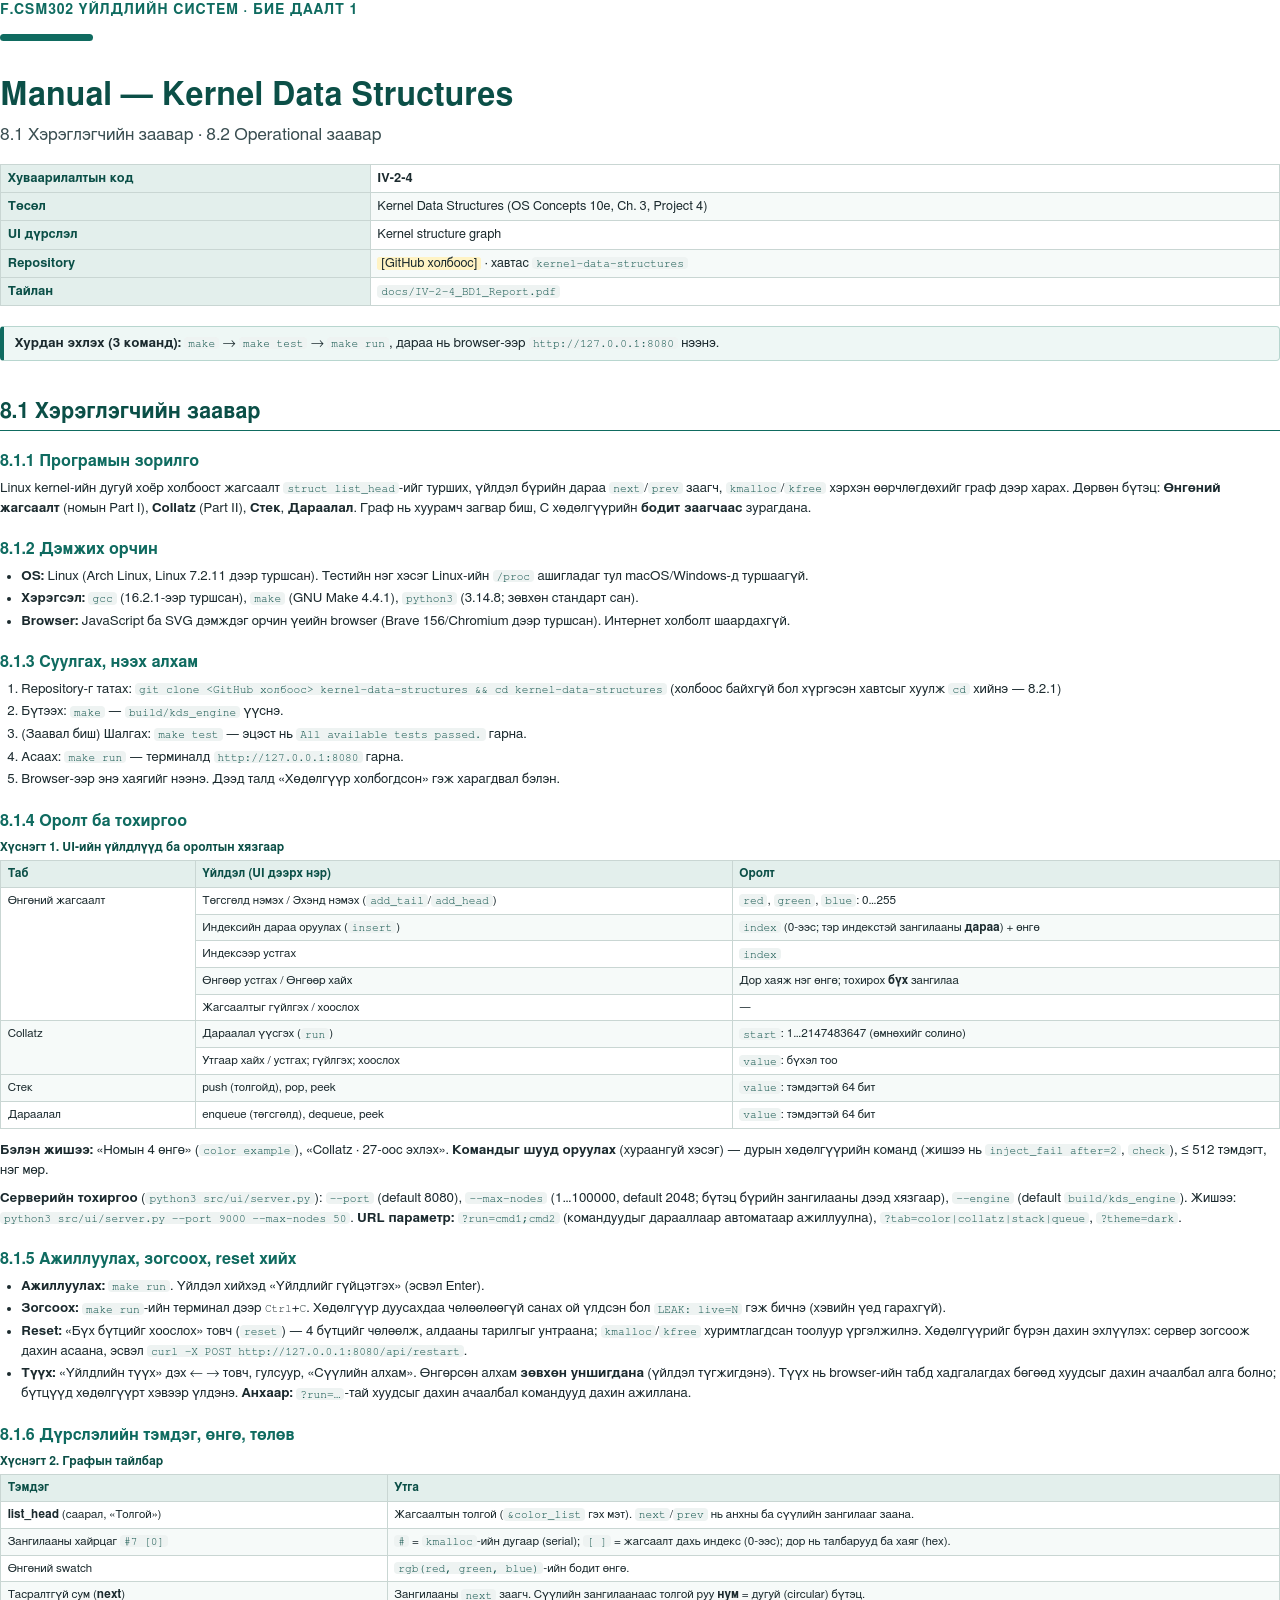
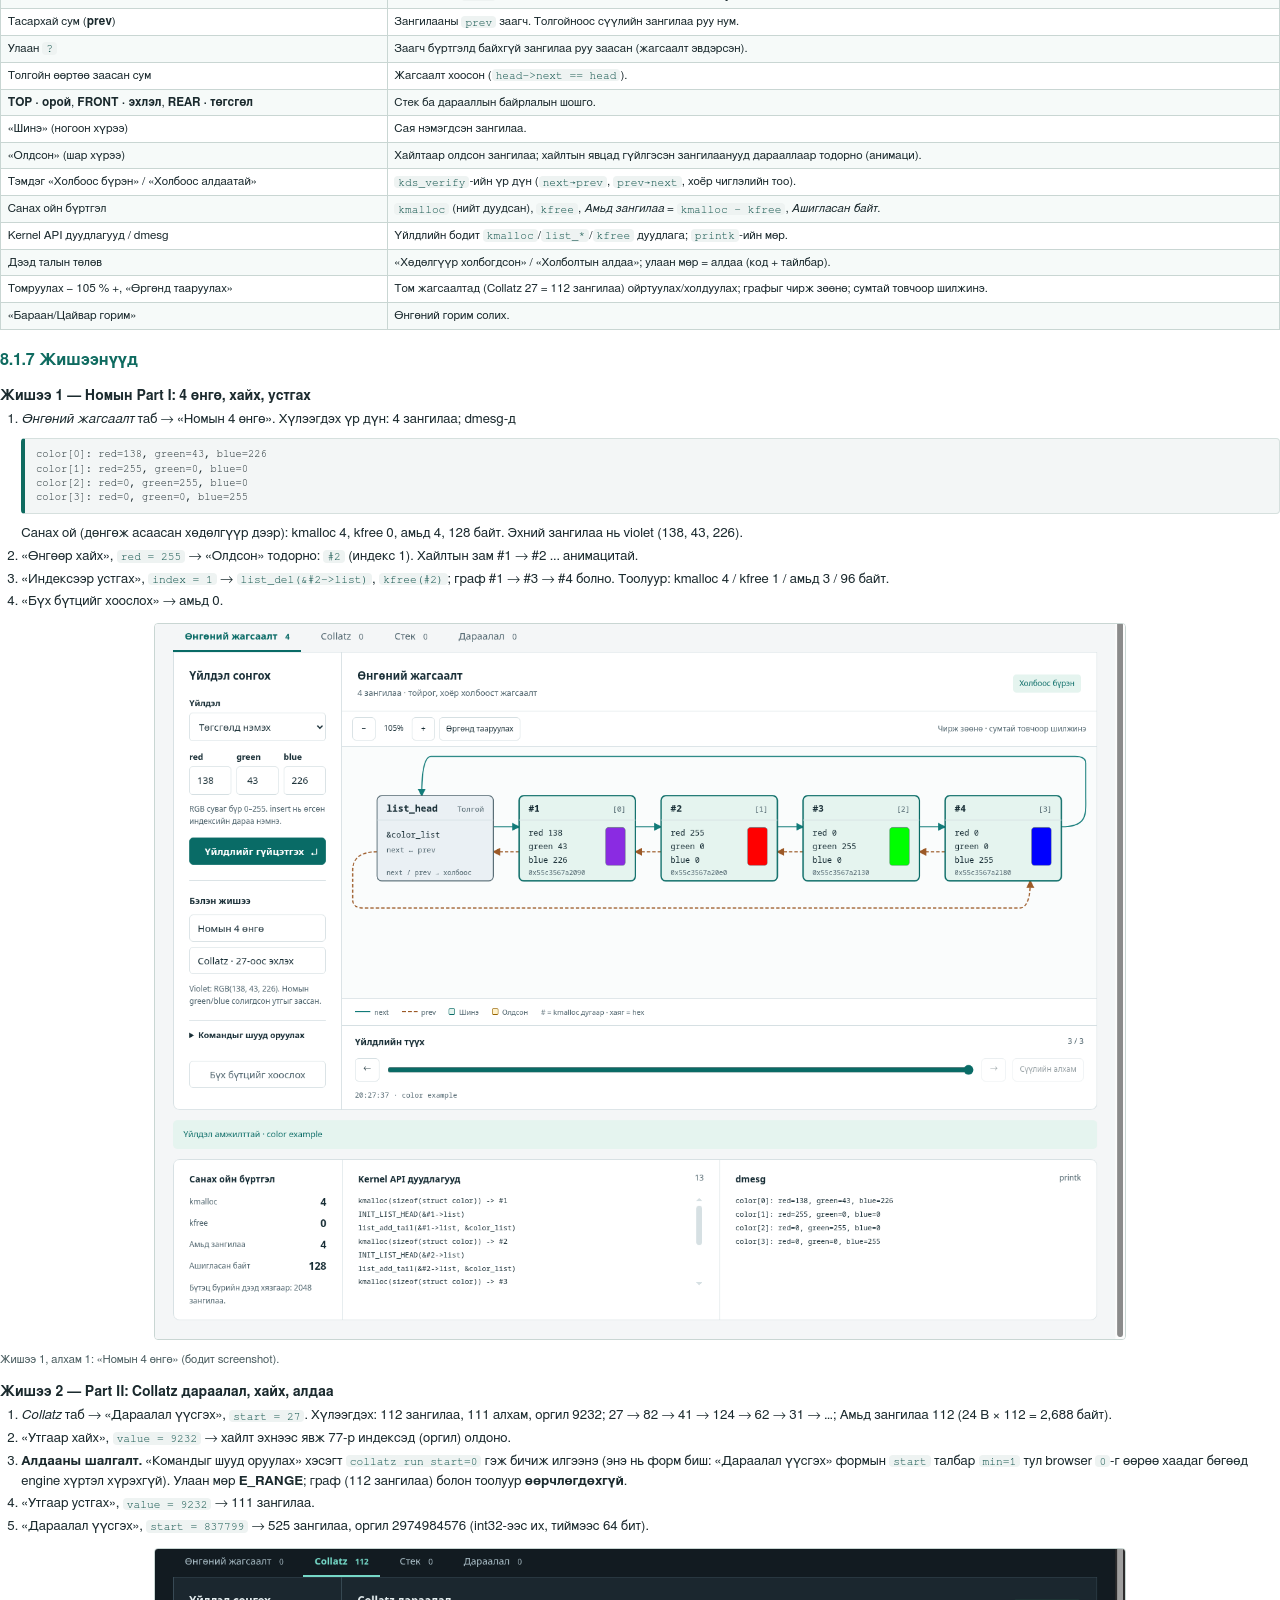
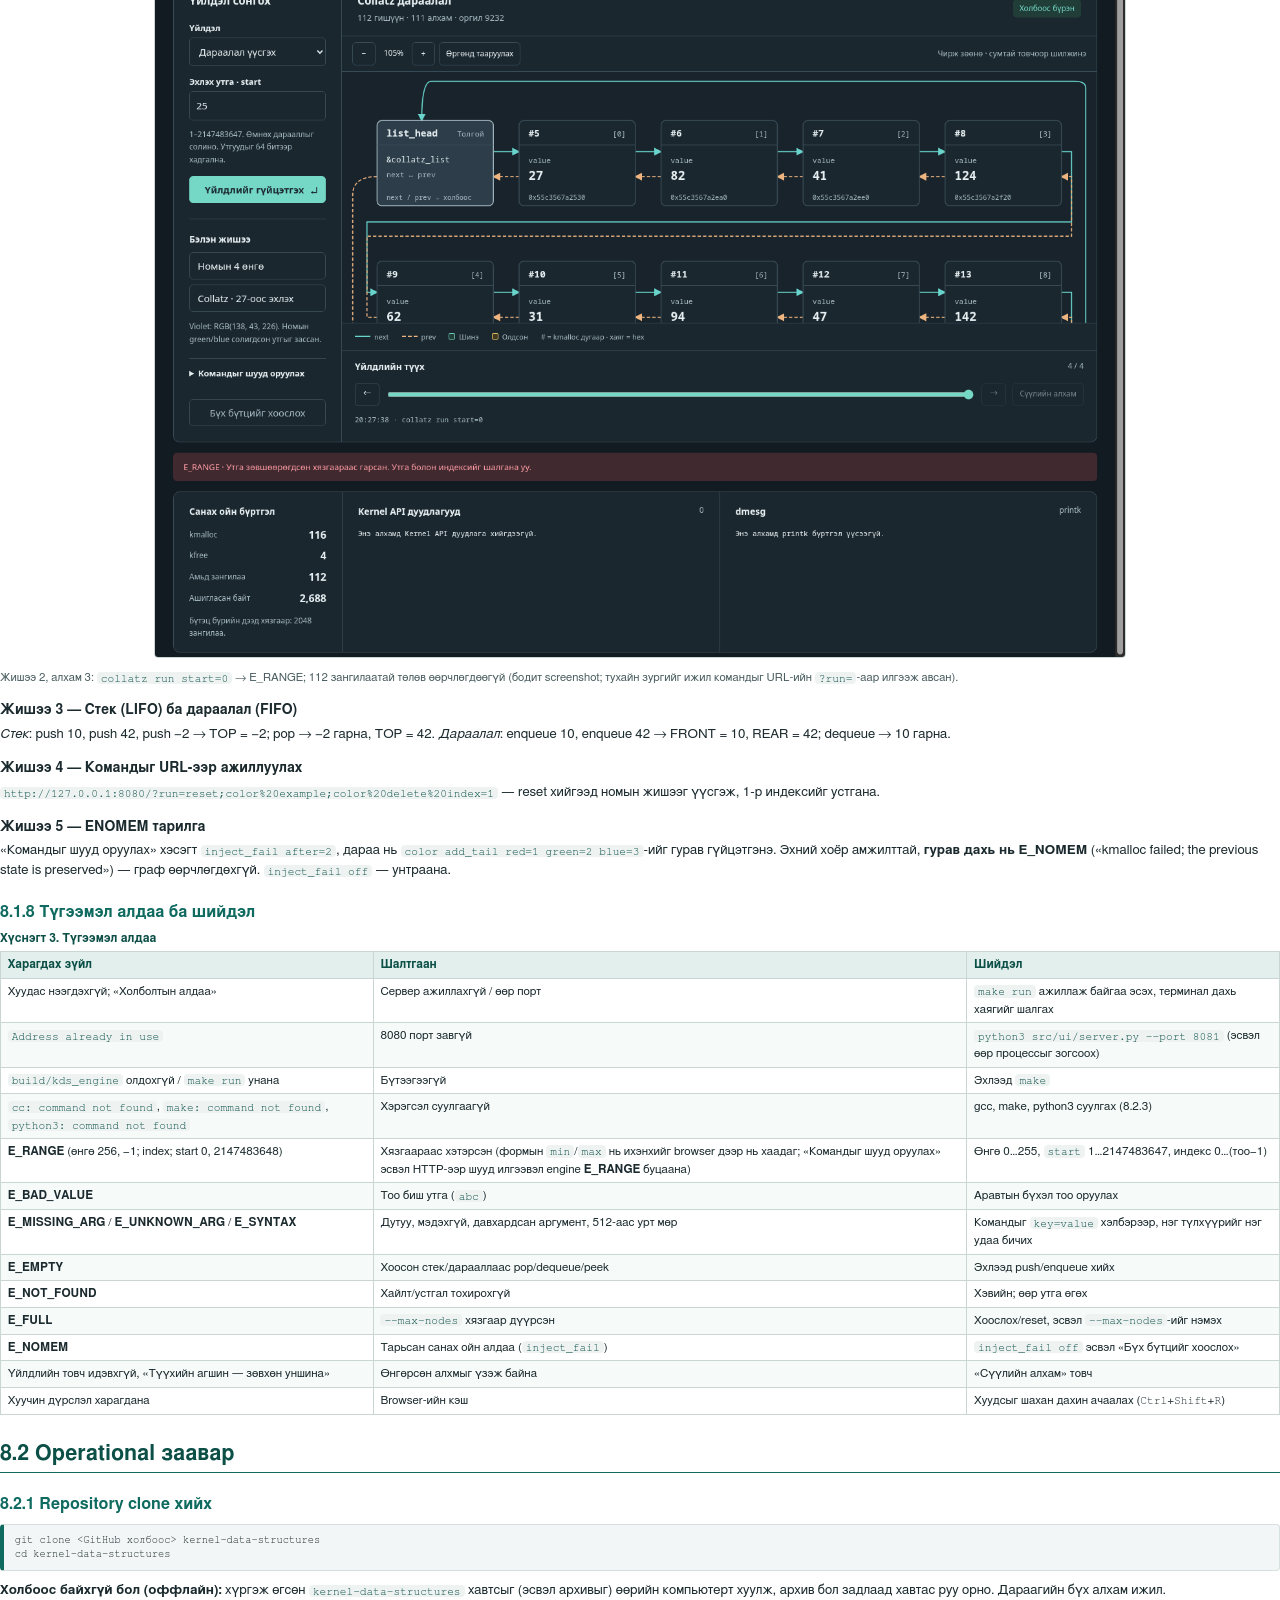
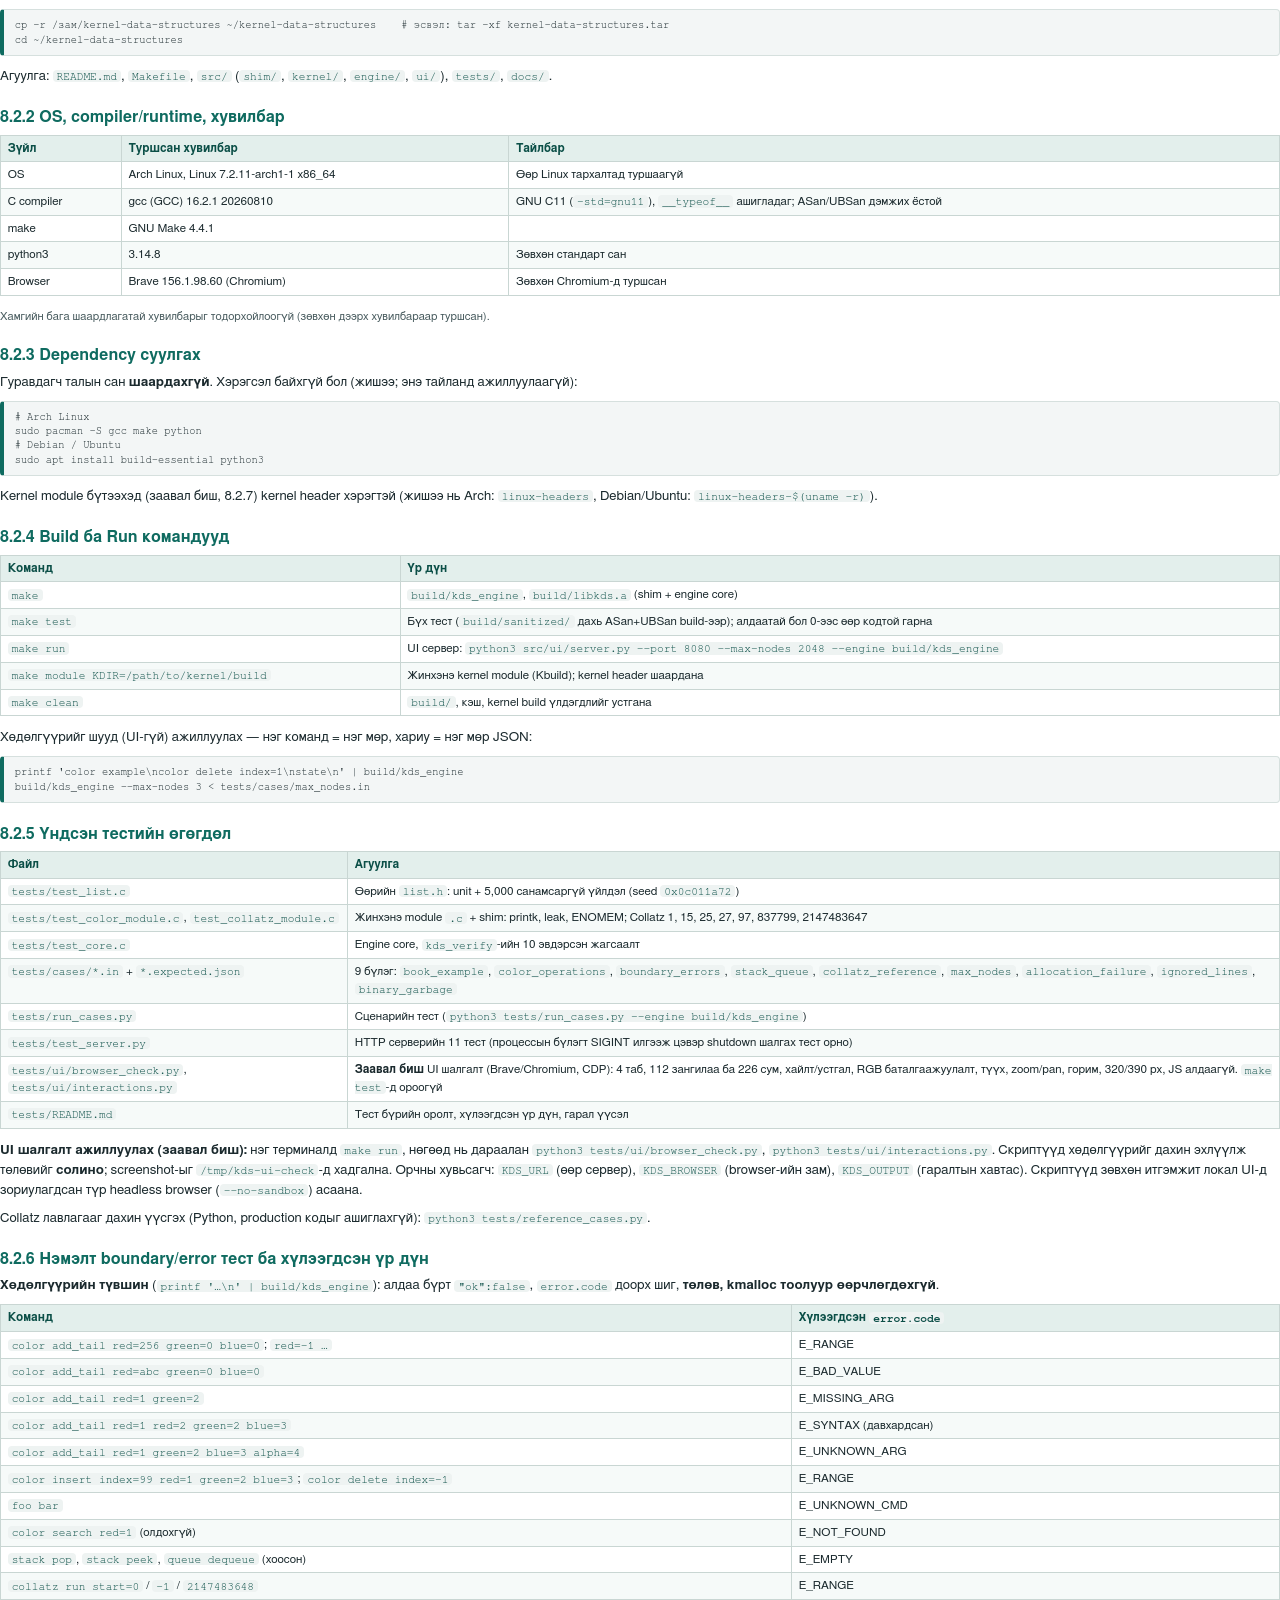
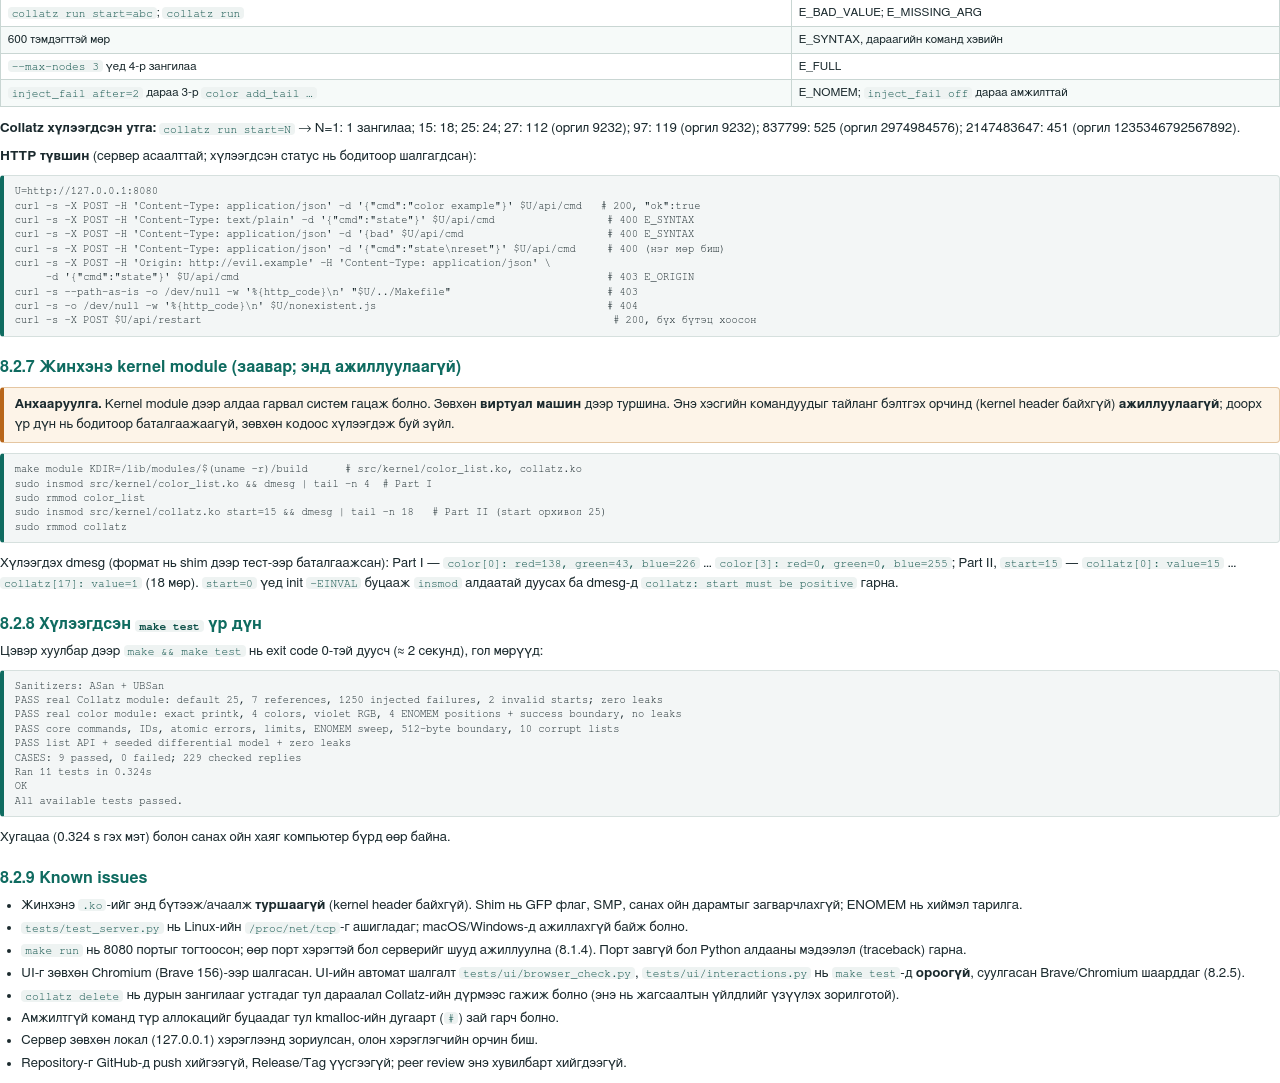
==== commit 06eeb2dc: "Restore supplied PDFs and keep submission to PDFs and video" ====
--- a/docs/src/manual.html
+++ b/docs/src/manual.html
@@ -1,101 +1,99 @@
-<!doctype html>
-<html lang="mn"><head><meta charset="utf-8"><title>IV-2-4 · БД1 · Гарын авлага</title>
-<style>
-@page {
-  size: A4; margin: 24mm 23mm 24mm 23mm;
-  @bottom-left { content: "IV-2-4 · Kernel Data Structures · F.CSM302 Бие даалт 1 · Гарын авлага"; font-family: "FreeSans", sans-serif; font-size: 8pt; color: #7a7f87; }
-  @bottom-right { content: counter(page); font-family: "FreeSans", sans-serif; font-size: 8pt; color: #7a7f87; }
-}
-@page :first { @bottom-left { content: none; } @bottom-right { content: none; } }
+<!doctype html><html lang="mn"><head><meta charset="utf-8"><title>IV-2-4 · БД1 · Manual</title><style>@page { size: A4; }
 * { box-sizing: border-box; }
-html { font-family: "FreeSerif", "Noto Serif", serif; font-size: 11pt; line-height: 1.38; color: #111; }
+html { font-family: "Adwaita Sans", "FreeSans", "DejaVu Sans", sans-serif; font-size: 10pt; color: #1b2a2e; line-height: 1.5; }
 body { margin: 0; }
+code, pre, kbd, samp { font-family: "JetBrainsMono Nerd Font Mono", "Adwaita Mono", "FreeMono", monospace; font-size: 8.4pt; }
+code { background: #eef3f2; padding: 0.5pt 3pt; border-radius: 3pt; color: #0b4f47; }
+pre { background: #f3f6f6; border: 0.6pt solid #d6e0de; border-left: 3pt solid #0f6b60; border-radius: 3pt; padding: 6pt 8pt; margin: 6pt 0 8pt; white-space: pre-wrap; word-break: break-word; line-height: 1.38; break-inside: avoid; }
+pre code { background: none; padding: 0; color: inherit; font-size: inherit; }
+h1 { font-size: 16pt; line-height: 1.2; color: #0b4f47; margin: 20pt 0 8pt; padding-bottom: 4pt; border-bottom: 1.4pt solid #0f6b60; break-after: avoid; }
+h2 { font-size: 12pt; color: #0f6b60; margin: 14pt 0 4pt; break-after: avoid; }
+h3 { font-size: 10.4pt; color: #1b2a2e; margin: 10pt 0 3pt; break-after: avoid; }
 p { margin: 0 0 6pt; text-align: left; }
-b, strong { font-weight: 700; }
-h1, h2, h3 { font-family: "FreeSans", "Noto Sans", sans-serif; color: #1f4e9c; font-weight: 400; break-after: avoid; }
-h1 { font-size: 16.5pt; margin: 16pt 0 6pt; line-height: 1.2; }
-h2 { font-size: 12pt; margin: 11pt 0 4pt; }
-h3 { font-size: 10.6pt; margin: 8pt 0 3pt; }
-code, pre, kbd, samp { font-family: "FreeMono", "Noto Sans Mono", monospace; font-size: 9.6pt; font-variant-ligatures: none; font-feature-settings: "liga" 0, "calt" 0; }
-kbd { border: 0.5pt solid #b9bec7; border-radius: 2pt; padding: 0 2pt; }
-pre { margin: 4pt 0 8pt 12pt; line-height: 1.25; break-inside: avoid; white-space: pre-wrap; overflow-wrap: anywhere; font-size: 8.8pt; }
+ul, ol { margin: 0 0 7pt; padding-left: 16pt; }
+li { margin-bottom: 2pt; }
+a { color: #0b6a8a; }
+table { border-collapse: collapse; width: 100%; margin: 4pt 0 9pt; font-size: 8.8pt; }
+caption { caption-side: top; text-align: left; font-weight: 700; color: #0b4f47; padding: 0 0 3pt; font-size: 9pt; }
+th, td { border: 0.6pt solid #c9d6d3; padding: 3pt 5pt; vertical-align: top; text-align: left; }
+th { background: #e3efec; color: #0b4f47; font-weight: 700; }
+tr { break-inside: avoid; }
+tbody tr:nth-child(even) td { background: #f6faf9; }
+td.num, th.num { text-align: right; font-variant-numeric: tabular-nums; }
+.ok { color: #0a6b3c; font-weight: 700; }
+.bad { color: #a12b2b; font-weight: 700; }
+figure { margin: 8pt 0 10pt; break-inside: avoid; text-align: center; }
+figure img { max-width: 100%; border: 0.6pt solid #c9d6d3; border-radius: 3pt; }
+figure svg { max-width: 100%; height: auto; }
+figcaption { font-size: 8.6pt; color: #4a5d60; margin-top: 3pt; text-align: left; }
+.note { border: 0.6pt solid #b8d6cf; background: #eef7f5; border-left: 3pt solid #0f6b60; border-radius: 3pt; padding: 5pt 8pt; margin: 6pt 0 8pt; break-inside: avoid; }
+.warn { border: 0.6pt solid #e5c6a1; background: #fdf4e8; border-left: 3pt solid #b8661a; border-radius: 3pt; padding: 5pt 8pt; margin: 6pt 0 8pt; break-inside: avoid; }
+.cover { min-height: 255mm; display: flex; flex-direction: column; justify-content: space-between; break-after: page; }
+.cover .course { font-size: 10.5pt; letter-spacing: 0.6pt; color: #0f6b60; font-weight: 700; text-transform: uppercase; }
+.cover h1.title { font-size: 28pt; line-height: 1.12; border: 0; margin: 14pt 0 6pt; color: #0b4f47; padding: 0; }
+.cover .subtitle { font-size: 13pt; color: #3b4f52; margin-bottom: 14pt; }
+.cover .bar { height: 5pt; width: 70pt; background: #0f6b60; margin: 10pt 0 14pt; border-radius: 3pt; }
+.cover table { width: auto; min-width: 60%; font-size: 9.6pt; }
+.cover td.k { background: #e3efec; font-weight: 700; color: #0b4f47; white-space: nowrap; }
+.toc { columns: 2; column-gap: 24pt; font-size: 9.4pt; margin-bottom: 6pt; }
+.toc div { break-inside: avoid; margin-bottom: 2pt; }
+.pb { break-before: page; }
+.two { display: flex; gap: 12pt; align-items: flex-start; }
+.two > * { flex: 1; min-width: 0; }
+.small { font-size: 8.6pt; color: #4a5d60; }
+.kpis { display: flex; flex-wrap: wrap; gap: 6pt; margin: 6pt 0 8pt; }
+.kpi { flex: 1 1 28%; border: 0.6pt solid #c9d6d3; border-radius: 4pt; padding: 5pt 8pt; background: #f6faf9; break-inside: avoid; }
+.kpi b { display: block; font-size: 15pt; color: #0b4f47; line-height: 1.15; }
+.kpi span { font-size: 8.4pt; color: #4a5d60; }
+.ph { background: #fff3c4; padding: 0 3pt; border-radius: 2pt; }
+.footer-note { margin-top: 10pt; font-size: 8.4pt; color: #5a6c6f; }
+
 pre.long { break-inside: auto; }
-ul, ol { margin: 0 0 6pt; padding-left: 18pt; }
-li { margin: 0 0 2.5pt; text-align: left; }
-ol li { text-align: left; }
-table { border-collapse: collapse; width: 100%; margin: 6pt 0 9pt; font-size: 9.6pt; line-height: 1.28; }
 table.keep { break-inside: avoid; }
-tr { break-inside: avoid; }
-caption { caption-side: top; text-align: left; font-family: "FreeSans", sans-serif; font-size: 9pt; color: #1f4e9c; padding: 0 0 3pt; }
-th { background: #1d3557; color: #fff; font-family: "FreeSans", sans-serif; font-weight: 700; font-size: 9pt; text-align: left; padding: 3pt 5pt; }
-td { padding: 3pt 5pt; border-bottom: 0.5pt solid #b9bec7; vertical-align: top; text-align: left; }
-figure { margin: 8pt 0 10pt; break-inside: avoid; text-align: center; }
-figure img { width: 58%; border: 0.5pt solid #b9bec7; }
-figcaption { font-size: 9.6pt; font-style: italic; margin-top: 3pt; text-align: center; }
-.ph { background: #fff3c4; }
-.small { font-size: 9.6pt; }
-.nw { white-space: nowrap; }
-.pb { break-before: page; }
-.keep { break-after: avoid; }
-.cover { height: 247mm; display: flex; flex-direction: column; justify-content: space-between; align-items: center; text-align: center; break-after: page; }
-.cover .uni { font-size: 12.5pt; letter-spacing: 0.4pt; line-height: 1.55; margin-top: 4mm; }
-.cover .course { font-size: 12pt; }
-.cover h1.title { font-family: "FreeSerif", serif; color: #111; font-size: 21pt; font-weight: 700; margin: 0 0 6pt; line-height: 1.25; }
-.cover .sub { font-size: 11.5pt; }
-.cover .people { width: 100%; text-align: left; font-size: 11pt; }
-.cover .people table { margin: 0; font-size: 11pt; width: auto; }
-.cover .people td { border: 0; padding: 1pt 14pt 1pt 0; }
-.cover .people td.k { font-style: italic; white-space: nowrap; }
-.cover .city { font-size: 11.5pt; line-height: 1.5; }
-</style></head><body>
-
-<section class="cover">
-  <div class="uni">Шинжлэх Ухаан Технологийн Их Сургууль<br>Мэдээлэл, Холбооны Технологийн Сургууль</div>
-  <div>
-    <div class="course">F.CSM302 Үйлдлийн систем</div>
-    <div style="height:46mm"></div>
-    <h1 class="title">Бие даалт №1. Кернелийн өгөгдлийн бүтэц — Гарын авлага</h1>
-    <div class="sub">Kernel Data Structures<br>8.1 Хэрэглэгчийн заавар · 8.2 Operational заавар</div>
-  </div>
-  <div class="people">
-    <table>
-      <tr><td class="k">Гүйцэтгэсэн оюутнууд:</td><td>Б. Лхамрагчаа (B241940102)</td></tr>
-      <tr><td></td><td>Г. Үлэмж (B232270805)</td></tr>
-      <tr><td></td><td>Т. Буянтөгс (B231910034)</td></tr>
-      <tr><td></td><td>Э. Төгсбаяр (221910021)</td></tr>
-      <tr><td></td><td>Ө. Чинзориг (200900028)</td></tr>
-      <tr><td></td><td>Б. Идэрбат (B242270075)</td></tr>
-      <tr><td class="k">Хуваарилалтын код:</td><td>IV-2-4</td></tr>
-      <tr><td class="k">GitHub:</td><td>https://github.com/Ulmj7/OS_BD1_4-2-4 · хавтас <code>kernel-data-structures</code></td></tr>
-      <tr><td class="k">Тайлан:</td><td><code>docs/IV-2-4_BD1_Report_final.pdf</code></td></tr>
-    </table>
-  </div>
-  <div class="city">Улаанбаатар хот<br>2026 он</div>
+figure.shot img { width: 76%; }
+figure.wide img { width: 94%; }
+.side { display: flex; gap: 14pt; align-items: flex-start; }
+.side figure { flex: 0 0 25%; margin: 0; }
+.side figure img { width: 100%; }
+.side > div { flex: 1; min-width: 0; }
+code, pre, kbd, samp { font-variant-ligatures: none; font-feature-settings: "liga" 0, "calt" 0, "clig" 0; }
+pre { font-size: 7.8pt; }
+</style></head><body><section class="cover" style="min-height:0; break-after:auto">
+  <div class="course">F.CSM302 Үйлдлийн систем · Бие даалт 1</div>
+  <div class="bar"></div>
+  <h1 class="title" style="font-size:24pt">Manual — Kernel Data Structures</h1>
+  <div class="subtitle" style="margin-bottom:8pt">8.1 Хэрэглэгчийн заавар · 8.2 Operational заавар</div>
+  <table>
+    <tr><td class="k">Хуваарилалтын код</td><td><b>IV-2-4</b></td></tr>
+    <tr><td class="k">Төсөл</td><td>Kernel Data Structures (OS Concepts 10e, Ch. 3, Project 4)</td></tr>
+    <tr><td class="k">UI дүрслэл</td><td>Kernel structure graph</td></tr>
+    <tr><td class="k">Repository</td><td><span class="ph">[GitHub холбоос]</span> · хавтас <code>kernel-data-structures</code></td></tr>
+    <tr><td class="k">Тайлан</td><td><code>docs/IV-2-4_BD1_Report.pdf</code></td></tr>
+  </table>
+  <div class="note"><b>Хурдан эхлэх (3 команд):</b> <code>make</code> → <code>make test</code> → <code>make run</code>, дараа нь browser-ээр <code>http://127.0.0.1:8080</code> нээнэ.</div>
 </section>
 
-<h1 style="margin-top:0">8.1 Хэрэглэгчийн заавар</h1>
-<p><b>Хурдан эхлэх.</b> <code>make</code>, дараа нь <code>make test</code>, дараа нь <code>make run</code>. Эцэст нь browser-ээр <code>http://127.0.0.1:8080</code> хаягийг нээнэ.</p>
+<h1>8.1 Хэрэглэгчийн заавар</h1>
 <h2>8.1.1 Програмын зорилго</h2>
-<p>Энэ програм Linux кернелийн дугуй хоёр холбоост жагсаалт <code>struct list_head</code>-ийг турших зориулалттай. Үйлдэл бүрийн дараа <code>next</code>/<code>prev</code> заагч, <code>kmalloc</code>/<code>kfree</code> хэрхэн өөрчлөгдөхийг граф дээр харуулна.</p>
-<p>Дөрвөн бүтэц бий: <b>Өнгөний жагсаалт</b> (номын Part I), <b>Collatz</b> (Part II), <b>Стек</b>, <b>Дараалал</b>. Граф нь хуурамч загвар биш, C хөдөлгүүрийн <b>бодит заагчаас</b> зурагдана.</p>
+<p>Linux kernel-ийн дугуй хоёр холбоост жагсаалт <code>struct list_head</code>-ийг турших, үйлдэл бүрийн дараа <code>next</code>/<code>prev</code> заагч, <code>kmalloc</code>/<code>kfree</code> хэрхэн өөрчлөгдөхийг граф дээр харах. Дөрвөн бүтэц: <b>Өнгөний жагсаалт</b> (номын Part I), <b>Collatz</b> (Part II), <b>Стек</b>, <b>Дараалал</b>. Граф нь хуурамч загвар биш, C хөдөлгүүрийн <b>бодит заагчаас</b> зурагдана.</p>
 <h2>8.1.2 Дэмжих орчин</h2>
 <ul>
-  <li><b>OS:</b> Linux (Arch Linux, Linux 7.2.11 дээр туршсан). Тестийн нэг хэсэг Linux-ийн <code>/proc</code>-ийг ашигладаг тул macOS/Windows-д туршаагүй.</li>
+  <li><b>OS:</b> Linux (Arch Linux, Linux 7.2.11 дээр туршсан). Тестийн нэг хэсэг Linux-ийн <code>/proc</code> ашигладаг тул macOS/Windows-д туршаагүй.</li>
   <li><b>Хэрэгсэл:</b> <code>gcc</code> (16.2.1-ээр туршсан), <code>make</code> (GNU Make 4.4.1), <code>python3</code> (3.14.8; зөвхөн стандарт сан).</li>
   <li><b>Browser:</b> JavaScript ба SVG дэмждэг орчин үеийн browser (Brave 156/Chromium дээр туршсан). Интернет холболт шаардахгүй.</li>
 </ul>
 <h2>8.1.3 Суулгах, нээх алхам</h2>
 <ol>
-  <li>Repository-г татах: <code>git clone https://github.com/Ulmj7/OS_BD1_4-2-4.git kernel-data-structures &amp;&amp; cd kernel-data-structures</code>. Холбоос байхгүй бол хүргэсэн хавтсыг хуулж <code>cd</code> хийнэ (8.2.1).</li>
-  <li>Бүтээх: <code>make</code>. <code>build/kds_engine</code> үүснэ.</li>
-  <li>Шалгах (заавал биш): <code>make test</code>. Эцэст нь <code>All available tests passed.</code> гарна.</li>
-  <li>Асаах: <code>make run</code>. Терминалд <code>http://127.0.0.1:8080</code> гарна.</li>
+  <li>Repository-г татах: <code>git clone &lt;GitHub холбоос&gt; kernel-data-structures &amp;&amp; cd kernel-data-structures</code> (холбоос байхгүй бол хүргэсэн хавтсыг хуулж <code>cd</code> хийнэ — 8.2.1)</li>
+  <li>Бүтээх: <code>make</code> — <code>build/kds_engine</code> үүснэ.</li>
+  <li>(Заавал биш) Шалгах: <code>make test</code> — эцэст нь <code>All available tests passed.</code> гарна.</li>
+  <li>Асаах: <code>make run</code> — терминалд <code>http://127.0.0.1:8080</code> гарна.</li>
   <li>Browser-ээр энэ хаягийг нээнэ. Дээд талд «Хөдөлгүүр холбогдсон» гэж харагдвал бэлэн.</li>
 </ol>
 <h2>8.1.4 Оролт ба тохиргоо</h2>
-<table>
+<table class="keep">
   <caption>Хүснэгт 1. UI-ийн үйлдлүүд ба оролтын хязгаар</caption>
-  <thead><tr><th style="width:17%">Таб</th><th style="width:43%">Үйлдэл (UI дээрх нэр)</th><th>Оролт</th></tr></thead>
+  <thead><tr><th>Таб</th><th>Үйлдэл (UI дээрх нэр)</th><th>Оролт</th></tr></thead>
   <tbody>
     <tr><td rowspan="5">Өнгөний жагсаалт</td><td>Төгсгөлд нэмэх / Эхэнд нэмэх (<code>add_tail</code>/<code>add_head</code>)</td><td><code>red</code>, <code>green</code>, <code>blue</code>: 0…255</td></tr>
     <tr><td>Индексийн дараа оруулах (<code>insert</code>)</td><td><code>index</code> (0-ээс; тэр индекстэй зангилааны <b>дараа</b>) + өнгө</td></tr>
@@ -108,156 +106,149 @@
     <tr><td>Дараалал</td><td>enqueue (төгсгөлд), dequeue, peek</td><td><code>value</code>: тэмдэгтэй 64 бит</td></tr>
   </tbody>
 </table>
-<p><b>Бэлэн жишээ:</b> «Номын 4 өнгө» (<code>color example</code>) ба «Collatz · 27-оос эхлэх».</p>
-<p><b>Командыг шууд оруулах</b> хэсэгт дурын хөдөлгүүрийн команд бичиж болно (жишээ нь <code>inject_fail after=2</code>, <code>check</code>). Нэг мөр, ≤ 512 тэмдэгт.</p>
-<p><b>Серверийн тохиргоо</b> (<code>python3 src/ui/server.py</code>): <code>--port</code> (default 8080), <code>--max-nodes</code> (1…100000, default 2048; бүтэц бүрийн зангилааны дээд хязгаар), <code>--engine</code> (default <code>build/kds_engine</code>). Жишээ: <code>python3 src/ui/server.py --port 9000 --max-nodes 50</code>.</p>
-<p><b>URL параметр:</b> <code>?run=cmd1;cmd2</code> (командуудыг дарааллаар автоматаар ажиллуулна), <code>?tab=color|collatz|stack|queue</code>, <code>?theme=dark</code>.</p>
+<p><b>Бэлэн жишээ:</b> «Номын 4 өнгө» (<code>color example</code>), «Collatz · 27-оос эхлэх». <b>Командыг шууд оруулах</b> (хураангуй хэсэг) — дурын хөдөлгүүрийн команд (жишээ нь <code>inject_fail after=2</code>, <code>check</code>), ≤ 512 тэмдэгт, нэг мөр.</p>
+<p><b>Серверийн тохиргоо</b> (<code>python3 src/ui/server.py</code>): <code>--port</code> (default 8080), <code>--max-nodes</code> (1…100000, default 2048; бүтэц бүрийн зангилааны дээд хязгаар), <code>--engine</code> (default <code>build/kds_engine</code>). Жишээ: <code>python3 src/ui/server.py --port 9000 --max-nodes 50</code>. <b>URL параметр:</b> <code>?run=cmd1;cmd2</code> (командуудыг дарааллаар автоматаар ажиллуулна), <code>?tab=color|collatz|stack|queue</code>, <code>?theme=dark</code>.</p>
 <h2>8.1.5 Ажиллуулах, зогсоох, reset хийх</h2>
 <ul>
-  <li><b>Ажиллуулах:</b> <code>make run</code>. Үйлдэл хийхдээ «Үйлдлийг гүйцэтгэх» товчийг (эсвэл Enter) дарна.</li>
-  <li><b>Зогсоох:</b> <code>make run</code>-ийн терминал дээр <kbd>Ctrl</kbd>+<kbd>C</kbd>. Хөдөлгүүр дуусахдаа чөлөөлөөгүй санах ой үлдсэн бол <code>LEAK: live=N</code> гэж бичнэ. Хэвийн үед энэ гарахгүй.</li>
-  <li><b>Reset:</b> «Бүх бүтцийг хоослох» товч (<code>reset</code>) 4 бүтцийг чөлөөлж, алдааны тарилгыг унтраана. <code>kmalloc</code>/<code>kfree</code>-ийн хуримтлагдсан тоолуур үргэлжилнэ.</li>
-  <li><b>Хөдөлгүүрийг бүрэн дахин эхлүүлэх:</b> сервер зогсоож дахин асаана, эсвэл <code>curl -X POST http://127.0.0.1:8080/api/restart</code>.</li>
-  <li><b>Түүх:</b> «Үйлдлийн түүх» дэх ← → товч, гулсуур, «Сүүлийн алхам». Өнгөрсөн алхам <b>зөвхөн уншигдана</b>, үйлдэл түгжигдэнэ. Түүх browser-ийн табд хадгалагдана; хуудсыг дахин ачаалбал алга болно. Бүтцүүд хөдөлгүүрт хэвээр үлдэнэ.</li>
-  <li><b>Анхаар:</b> <code>?run=…</code>-тай хуудсыг дахин ачаалбал командууд дахин ажиллана.</li>
+  <li><b>Ажиллуулах:</b> <code>make run</code>. Үйлдэл хийхэд «Үйлдлийг гүйцэтгэх» (эсвэл Enter).</li>
+  <li><b>Зогсоох:</b> <code>make run</code>-ийн терминал дээр <kbd>Ctrl</kbd>+<kbd>C</kbd>. Хөдөлгүүр дуусахдаа чөлөөлөөгүй санах ой үлдсэн бол <code>LEAK: live=N</code> гэж бичнэ (хэвийн үед гарахгүй).</li>
+  <li><b>Reset:</b> «Бүх бүтцийг хоослох» товч (<code>reset</code>) — 4 бүтцийг чөлөөлж, алдааны тарилгыг унтраана; <code>kmalloc</code>/<code>kfree</code> хуримтлагдсан тоолуур үргэлжилнэ. Хөдөлгүүрийг бүрэн дахин эхлүүлэх: сервер зогсоож дахин асаана, эсвэл <code>curl -X POST http://127.0.0.1:8080/api/restart</code>.</li>
+  <li><b>Түүх:</b> «Үйлдлийн түүх» дэх ← → товч, гулсуур, «Сүүлийн алхам». Өнгөрсөн алхам <b>зөвхөн уншигдана</b> (үйлдэл түгжигдэнэ). Түүх нь browser-ийн табд хадгалагдах бөгөөд хуудсыг дахин ачаалбал алга болно; бүтцүүд хөдөлгүүрт хэвээр үлдэнэ. <b>Анхаар:</b> <code>?run=…</code>-тай хуудсыг дахин ачаалбал командууд дахин ажиллана.</li>
 </ul>
 <h2>8.1.6 Дүрслэлийн тэмдэг, өнгө, төлөв</h2>
 <table>
   <caption>Хүснэгт 2. Графын тайлбар</caption>
-  <thead><tr><th style="width:34%">Тэмдэг</th><th>Утга</th></tr></thead>
+  <thead><tr><th>Тэмдэг</th><th>Утга</th></tr></thead>
   <tbody>
     <tr><td><b>list_head</b> (саарал, «Толгой»)</td><td>Жагсаалтын толгой (<code>&amp;color_list</code> гэх мэт). <code>next</code>/<code>prev</code> нь анхны ба сүүлийн зангилааг заана.</td></tr>
-    <tr><td>Зангилааны хайрцаг <code>#7 [0]</code></td><td><code>#</code> нь <code>kmalloc</code>-ийн дугаар (serial). <code>[ ]</code> нь жагсаалт дахь индекс (0-ээс). Дор нь талбарууд ба хаяг (hex).</td></tr>
+    <tr><td>Зангилааны хайрцаг <code>#7 [0]</code></td><td><code>#</code> = <code>kmalloc</code>-ийн дугаар (serial); <code>[ ]</code> = жагсаалт дахь индекс (0-ээс); дор нь талбарууд ба хаяг (hex).</td></tr>
     <tr><td>Өнгөний swatch</td><td><code>rgb(red, green, blue)</code>-ийн бодит өнгө.</td></tr>
-    <tr><td>Тасралтгүй сум (<b>next</b>)</td><td>Зангилааны <code>next</code> заагч. Сүүлийн зангилаанаас толгой руу <b>нум</b> байвал бүтэц дугуй (circular).</td></tr>
+    <tr><td>Тасралтгүй сум (<b>next</b>)</td><td>Зангилааны <code>next</code> заагч. Сүүлийн зангилаанаас толгой руу <b>нум</b> = дугуй (circular) бүтэц.</td></tr>
     <tr><td>Тасархай сум (<b>prev</b>)</td><td>Зангилааны <code>prev</code> заагч. Толгойноос сүүлийн зангилаа руу нум.</td></tr>
-    <tr><td>Улаан <code>?</code></td><td>Заагч бүртгэлд байхгүй зангилаа руу заасан. Жагсаалт эвдэрсэн.</td></tr>
+    <tr><td>Улаан <code>?</code></td><td>Заагч бүртгэлд байхгүй зангилаа руу заасан (жагсаалт эвдэрсэн).</td></tr>
     <tr><td>Толгойн өөртөө заасан сум</td><td>Жагсаалт хоосон (<code>head-&gt;next == head</code>).</td></tr>
     <tr><td><b>TOP · орой</b>, <b>FRONT · эхлэл</b>, <b>REAR · төгсгөл</b></td><td>Стек ба дарааллын байрлалын шошго.</td></tr>
     <tr><td>«Шинэ» (ногоон хүрээ)</td><td>Сая нэмэгдсэн зангилаа.</td></tr>
-    <tr><td>«Олдсон» (шар хүрээ)</td><td>Хайлтаар олдсон зангилаа. Хайлтын явцад гүйлгэсэн зангилаанууд дарааллаар тодорно (анимаци).</td></tr>
+    <tr><td>«Олдсон» (шар хүрээ)</td><td>Хайлтаар олдсон зангилаа; хайлтын явцад гүйлгэсэн зангилаанууд дарааллаар тодорно (анимаци).</td></tr>
     <tr><td>Тэмдэг «Холбоос бүрэн» / «Холбоос алдаатай»</td><td><code>kds_verify</code>-ийн үр дүн (<code>next→prev</code>, <code>prev→next</code>, хоёр чиглэлийн тоо).</td></tr>
     <tr><td>Санах ойн бүртгэл</td><td><code>kmalloc</code> (нийт дуудсан), <code>kfree</code>, <i>Амьд зангилаа</i> = <code>kmalloc − kfree</code>, <i>Ашигласан байт</i>.</td></tr>
-    <tr><td>Kernel API дуудлагууд / dmesg</td><td>Үйлдлийн бодит <code>kmalloc</code>/<code>list_*</code>/<code>kfree</code> дуудлага; <code>printk</code>-ийн мөр. (UI дээрх хэсгийн нэр.)</td></tr>
-    <tr><td>Дээд талын төлөв</td><td>«Хөдөлгүүр холбогдсон» / «Холболтын алдаа». Улаан мөр нь алдаа (код + тайлбар).</td></tr>
-    <tr><td>Томруулах − 105 % +, «Өргөнд тааруулах»</td><td>Том жагсаалтад (Collatz 27 = 112 зангилаа) ойртуулах/холдуулах. Графыг чирж зөөнө; сумтай товчоор шилжинэ.</td></tr>
+    <tr><td>Kernel API дуудлагууд / dmesg</td><td>Үйлдлийн бодит <code>kmalloc</code>/<code>list_*</code>/<code>kfree</code> дуудлага; <code>printk</code>-ийн мөр.</td></tr>
+    <tr><td>Дээд талын төлөв</td><td>«Хөдөлгүүр холбогдсон» / «Холболтын алдаа»; улаан мөр = алдаа (код + тайлбар).</td></tr>
+    <tr><td>Томруулах − 105 % +, «Өргөнд тааруулах»</td><td>Том жагсаалтад (Collatz 27 = 112 зангилаа) ойртуулах/холдуулах; графыг чирж зөөнө; сумтай товчоор шилжинэ.</td></tr>
     <tr><td>«Бараан/Цайвар горим»</td><td>Өнгөний горим солих.</td></tr>
   </tbody>
 </table>
 <h2>8.1.7 Жишээнүүд</h2>
 <h3>Жишээ 1 — Номын Part I: 4 өнгө, хайх, устгах</h3>
 <ol>
-  <li><i>Өнгөний жагсаалт</i> таб → «Номын 4 өнгө». Хүлээгдэх үр дүн: 4 зангилаа. dmesg хэсэгт:
+  <li><i>Өнгөний жагсаалт</i> таб → «Номын 4 өнгө». Хүлээгдэх үр дүн: 4 зангилаа; dmesg-д
 <pre><code>color[0]: red=138, green=43, blue=226
 color[1]: red=255, green=0, blue=0
 color[2]: red=0, green=255, blue=0
 color[3]: red=0, green=0, blue=255</code></pre>
   Санах ой (дөнгөж асаасан хөдөлгүүр дээр): kmalloc 4, kfree 0, амьд 4, 128 байт. Эхний зангилаа нь violet (138, 43, 226).</li>
-  <li>«Өнгөөр хайх», <code>red = 255</code>. «Олдсон» тодорно: <code>#2</code> (индекс 1). Хайлтын зам #1 → #2 анимацитай.</li>
-  <li>«Индексээр устгах», <code>index = 1</code>. <code>list_del(&amp;#2-&gt;list)</code>, <code>kfree(#2)</code> болж, граф #1 → #3 → #4 болно. Тоолуур: kmalloc 4 / kfree 1 / амьд 3 / 96 байт.</li>
-  <li>«Бүх бүтцийг хоослох». Амьд зангилаа 0 болно.</li>
+  <li>«Өнгөөр хайх», <code>red = 255</code> → «Олдсон» тодорно: <code>#2</code> (индекс 1). Хайлтын зам #1 → #2 ... анимацитай.</li>
+  <li>«Индексээр устгах», <code>index = 1</code> → <code>list_del(&amp;#2-&gt;list)</code>, <code>kfree(#2)</code>; граф #1 → #3 → #4 болно. Тоолуур: kmalloc 4 / kfree 1 / амьд 3 / 96 байт.</li>
+  <li>«Бүх бүтцийг хоослох» → амьд 0.</li>
 </ol>
-<figure><img src="../img/crop/f1_color_example.png" alt="Жишээ 1"><figcaption>Жишээ 1, алхам 1: «Номын 4 өнгө» (бодит screenshot).</figcaption></figure>
+<figure class="shot"><img src="../img/crop/f1_color_example.png" alt="Жишээ 1"><figcaption>Жишээ 1, алхам 1: «Номын 4 өнгө» (бодит screenshot).</figcaption></figure>
 <h3>Жишээ 2 — Part II: Collatz дараалал, хайх, алдаа</h3>
 <ol>
-  <li><i>Collatz</i> таб → «Дараалал үүсгэх», <code>start = 27</code>. Хүлээгдэх үр дүн: 112 зангилаа, 111 алхам, оргил 9232; 27 → 82 → 41 → 124 → 62 → 31 → … Амьд зангилаа 112 (24 B × 112 = 2,688 байт).</li>
-  <li>«Утгаар хайх», <code>value = 9232</code>. Хайлт эхнээс явж 77-р индексэд (оргил) олдоно.</li>
-  <li><b>Алдааны шалгалт.</b> «Командыг шууд оруулах» хэсэгт <code>collatz run start=0</code> гэж бичиж илгээнэ. Энэ нь форм биш: «Дараалал үүсгэх» формын <code>start</code> талбар <code>min=1</code> тул browser <code>0</code>-г өөрөө хаадаг бөгөөд engine хүртэл хүрэхгүй. Улаан мөр <b>E_RANGE</b> гарна. Граф (112 зангилаа) болон тоолуур <b>өөрчлөгдөхгүй</b>.</li>
-  <li>«Утгаар устгах», <code>value = 9232</code>. 111 зангилаа үлдэнэ.</li>
-  <li>«Дараалал үүсгэх», <code>start = 837799</code>. 525 зангилаа, оргил 2974984576 (int32-ээс их, тиймээс 64 бит).</li>
+  <li><i>Collatz</i> таб → «Дараалал үүсгэх», <code>start = 27</code>. Хүлээгдэх: 112 зангилаа, 111 алхам, оргил 9232; 27 → 82 → 41 → 124 → 62 → 31 → …; Амьд зангилаа 112 (24 B × 112 = 2,688 байт).</li>
+  <li>«Утгаар хайх», <code>value = 9232</code> → хайлт эхнээс явж 77-р индексэд (оргил) олдоно.</li>
+  <li><b>Алдааны шалгалт.</b> «Командыг шууд оруулах» хэсэгт <code>collatz run start=0</code> гэж бичиж илгээнэ (энэ нь форм биш: «Дараалал үүсгэх» формын <code>start</code> талбар <code>min=1</code> тул browser <code>0</code>-г өөрөө хаадаг бөгөөд engine хүртэл хүрэхгүй). Улаан мөр <b>E_RANGE</b>; граф (112 зангилаа) болон тоолуур <b>өөрчлөгдөхгүй</b>.</li>
+  <li>«Утгаар устгах», <code>value = 9232</code> → 111 зангилаа.</li>
+  <li>«Дараалал үүсгэх», <code>start = 837799</code> → 525 зангилаа, оргил 2974984576 (int32-ээс их, тиймээс 64 бит).</li>
 </ol>
-<figure><img src="../img/crop/f4_error.png" alt="Жишээ 2"><figcaption>Жишээ 2, алхам 3: <code>collatz run start=0</code> → E_RANGE; 112 зангилаатай төлөв өөрчлөгдөөгүй (бодит screenshot; ижил командыг URL-ийн <code>?run=</code>-аар илгээж авсан).</figcaption></figure>
+<figure class="shot"><img src="../img/crop/f4_error.png" alt="Жишээ 2"><figcaption>Жишээ 2, алхам 3: <code>collatz run start=0</code> → E_RANGE; 112 зангилаатай төлөв өөрчлөгдөөгүй (бодит screenshot; тухайн зургийг ижил командыг URL-ийн <code>?run=</code>-аар илгээж авсан).</figcaption></figure>
 <h3>Жишээ 3 — Стек (LIFO) ба дараалал (FIFO)</h3>
-<p><i>Стек</i>: push 10, push 42, push −2. TOP = −2 болно. pop хийвэл −2 гарч, TOP = 42 болно.</p>
-<p><i>Дараалал</i>: enqueue 10, enqueue 42. FRONT = 10, REAR = 42 болно. dequeue хийвэл 10 гарна.</p>
+<p><i>Стек</i>: push 10, push 42, push −2 → TOP = −2; pop → −2 гарна, TOP = 42. <i>Дараалал</i>: enqueue 10, enqueue 42 → FRONT = 10, REAR = 42; dequeue → 10 гарна.</p>
 <h3>Жишээ 4 — Командыг URL-ээр ажиллуулах</h3>
 <p><code>http://127.0.0.1:8080/?run=reset;color%20example;color%20delete%20index=1</code> — reset хийгээд номын жишээг үүсгэж, 1-р индексийг устгана.</p>
 <h3>Жишээ 5 — ENOMEM тарилга</h3>
-<p>«Командыг шууд оруулах» хэсэгт <code>inject_fail after=2</code> гэж бичнэ. Дараа нь <code>color add_tail red=1 green=2 blue=3</code>-ийг гурав гүйцэтгэнэ. Эхний хоёр нь амжилттай. <b>Гурав дахь нь E_NOMEM</b> («kmalloc failed; the previous state is preserved») өгч, граф өөрчлөгдөхгүй. <code>inject_fail off</code> тарилгыг унтраана.</p>
-<h2 class="pb">8.1.8 Түгээмэл алдаа ба шийдэл</h2>
+<p>«Командыг шууд оруулах» хэсэгт <code>inject_fail after=2</code>, дараа нь <code>color add_tail red=1 green=2 blue=3</code>-ийг гурав гүйцэтгэнэ. Эхний хоёр амжилттай, <b>гурав дахь нь E_NOMEM</b> («kmalloc failed; the previous state is preserved») — граф өөрчлөгдөхгүй. <code>inject_fail off</code> — унтраана.</p>
+<h2>8.1.8 Түгээмэл алдаа ба шийдэл</h2>
 <table>
   <caption>Хүснэгт 3. Түгээмэл алдаа</caption>
-  <thead><tr><th style="width:31%">Харагдах зүйл</th><th style="width:36%">Шалтгаан</th><th>Шийдэл</th></tr></thead>
-  <tbody>
-    <tr><td>Хуудас нээгдэхгүй; «Холболтын алдаа»</td><td>Сервер ажиллахгүй, эсвэл өөр порт</td><td><code>make run</code> ажиллаж байгаа эсэх, терминал дахь хаягийг шалгах</td></tr>
+  <thead><tr><th>Харагдах зүйл</th><th>Шалтгаан</th><th>Шийдэл</th></tr></thead>
+  <tbody>
+    <tr><td>Хуудас нээгдэхгүй; «Холболтын алдаа»</td><td>Сервер ажиллахгүй / өөр порт</td><td><code>make run</code> ажиллаж байгаа эсэх, терминал дахь хаягийг шалгах</td></tr>
     <tr><td><code>Address already in use</code></td><td>8080 порт завгүй</td><td><code>python3 src/ui/server.py --port 8081</code> (эсвэл өөр процессыг зогсоох)</td></tr>
-    <tr><td><code>build/kds_engine</code> олдохгүй; <code>make run</code> унана</td><td>Бүтээгээгүй</td><td>Эхлээд <code>make</code></td></tr>
+    <tr><td><code>build/kds_engine</code> олдохгүй / <code>make run</code> унана</td><td>Бүтээгээгүй</td><td>Эхлээд <code>make</code></td></tr>
     <tr><td><code>cc: command not found</code>, <code>make: command not found</code>, <code>python3: command not found</code></td><td>Хэрэгсэл суулгаагүй</td><td>gcc, make, python3 суулгах (8.2.3)</td></tr>
-    <tr><td><b>E_RANGE</b> (өнгө 256, −1; index; start 0, 2147483648)</td><td>Хязгаараас хэтэрсэн. Формын <code>min</code>/<code>max</code> нь ихэнхийг browser дээр нь хаадаг. «Командыг шууд оруулах» эсвэл HTTP-ээр шууд илгээвэл engine <b>E_RANGE</b> буцаана.</td><td>Өнгө 0…255, <code>start</code> 1…2147483647, индекс 0…(тоо−1)</td></tr>
+    <tr><td><b>E_RANGE</b> (өнгө 256, −1; index; start 0, 2147483648)</td><td>Хязгаараас хэтэрсэн (формын <code>min</code>/<code>max</code> нь ихэнхийг browser дээр нь хаадаг; «Командыг шууд оруулах» эсвэл HTTP-ээр шууд илгээвэл engine <b>E_RANGE</b> буцаана)</td><td>Өнгө 0…255, <code>start</code> 1…2147483647, индекс 0…(тоо−1)</td></tr>
     <tr><td><b>E_BAD_VALUE</b></td><td>Тоо биш утга (<code>abc</code>)</td><td>Аравтын бүхэл тоо оруулах</td></tr>
-    <tr><td><b>E_MISSING_ARG</b> / <b>E_UNKNOWN_ARG</b> / <b>E_SYNTAX</b></td><td>Дутуу, мэдэхгүй, давхардсан аргумент, эсвэл 512-аас урт мөр</td><td>Командыг <code>key=value</code> хэлбэрээр, нэг түлхүүрийг нэг удаа бичих</td></tr>
+    <tr><td><b>E_MISSING_ARG</b> / <b>E_UNKNOWN_ARG</b> / <b>E_SYNTAX</b></td><td>Дутуу, мэдэхгүй, давхардсан аргумент, 512-аас урт мөр</td><td>Командыг <code>key=value</code> хэлбэрээр, нэг түлхүүрийг нэг удаа бичих</td></tr>
     <tr><td><b>E_EMPTY</b></td><td>Хоосон стек/дарааллаас pop/dequeue/peek</td><td>Эхлээд push/enqueue хийх</td></tr>
     <tr><td><b>E_NOT_FOUND</b></td><td>Хайлт/устгал тохирохгүй</td><td>Хэвийн; өөр утга өгөх</td></tr>
     <tr><td><b>E_FULL</b></td><td><code>--max-nodes</code> хязгаар дүүрсэн</td><td>Хоослох/reset, эсвэл <code>--max-nodes</code>-ийг нэмэх</td></tr>
     <tr><td><b>E_NOMEM</b></td><td>Тарьсан санах ойн алдаа (<code>inject_fail</code>)</td><td><code>inject_fail off</code> эсвэл «Бүх бүтцийг хоослох»</td></tr>
-    <tr><td>Үйлдлийн товч идэвхгүй; «Түүхийн агшин — зөвхөн уншина»</td><td>Өнгөрсөн алхмыг үзэж байна</td><td>«Сүүлийн алхам» товч</td></tr>
+    <tr><td>Үйлдлийн товч идэвхгүй, «Түүхийн агшин — зөвхөн уншина»</td><td>Өнгөрсөн алхмыг үзэж байна</td><td>«Сүүлийн алхам» товч</td></tr>
     <tr><td>Хуучин дүрслэл харагдана</td><td>Browser-ийн кэш</td><td>Хуудсыг шахан дахин ачаалах (<kbd>Ctrl</kbd>+<kbd>Shift</kbd>+<kbd>R</kbd>)</td></tr>
   </tbody>
 </table>
 
-<h1>8.2 Operational заавар</h1>
+<h1 class="pb">8.2 Operational заавар</h1>
 <h2>8.2.1 Repository clone хийх</h2>
-<pre><code>git clone https://github.com/Ulmj7/OS_BD1_4-2-4.git kernel-data-structures
+<pre><code>git clone &lt;GitHub холбоос&gt; kernel-data-structures
 cd kernel-data-structures</code></pre>
-<p><b>Холбоос байхгүй бол (оффлайн).</b> Хүргэж өгсөн <code>kernel-data-structures</code> хавтсыг (эсвэл архивыг) өөрийн компьютерт хуулна. Архив бол задлаад хавтас руу орно. Дараагийн бүх алхам ижил.</p>
+<p><b>Холбоос байхгүй бол (оффлайн):</b> хүргэж өгсөн <code>kernel-data-structures</code> хавтсыг (эсвэл архивыг) өөрийн компьютерт хуулж, архив бол задлаад хавтас руу орно. Дараагийн бүх алхам ижил.</p>
 <pre><code>cp -r /зам/kernel-data-structures ~/kernel-data-structures    # эсвэл: tar -xf kernel-data-structures.tar
 cd ~/kernel-data-structures</code></pre>
 <p>Агуулга: <code>README.md</code>, <code>Makefile</code>, <code>src/</code> (<code>shim/</code>, <code>kernel/</code>, <code>engine/</code>, <code>ui/</code>), <code>tests/</code>, <code>docs/</code>.</p>
 <h2>8.2.2 OS, compiler/runtime, хувилбар</h2>
 <table>
-  <thead><tr><th style="width:21%">Зүйл</th><th style="width:38%">Туршсан хувилбар</th><th>Тайлбар</th></tr></thead>
-  <tbody>
-    <tr><td>OS ба кернел</td><td>Arch Linux, Linux 7.2.11-arch1-1 x86_64</td><td>Өөр Linux тархалтад туршаагүй</td></tr>
+  <thead><tr><th>Зүйл</th><th>Туршсан хувилбар</th><th>Тайлбар</th></tr></thead>
+  <tbody>
+    <tr><td>OS</td><td>Arch Linux, Linux 7.2.11-arch1-1 x86_64</td><td>Өөр Linux тархалтад туршаагүй</td></tr>
     <tr><td>C compiler</td><td>gcc (GCC) 16.2.1 20260810</td><td>GNU C11 (<code>-std=gnu11</code>), <code>__typeof__</code> ашигладаг; ASan/UBSan дэмжих ёстой</td></tr>
     <tr><td>make</td><td>GNU Make 4.4.1</td><td></td></tr>
     <tr><td>python3</td><td>3.14.8</td><td>Зөвхөн стандарт сан</td></tr>
-    <tr><td>Browser</td><td>Brave 156.1.98.62 (Chromium)</td><td>Зөвхөн Chromium-д туршсан. Screenshot-ыг өмнөх 156.1.98.60-аар авсан.</td></tr>
-    <tr><td>Кернелийн header</td><td>linux-headers 7.2.11.arch1-1</td><td>Зөвхөн <code>.ko</code> бүтээхэд (8.2.7). <code>make test</code> хэрэглэхгүй.</td></tr>
+    <tr><td>Browser</td><td>Brave 156.1.98.60 (Chromium)</td><td>Зөвхөн Chromium-д туршсан</td></tr>
   </tbody>
 </table>
 <p class="small">Хамгийн бага шаардлагатай хувилбарыг тодорхойлоогүй (зөвхөн дээрх хувилбараар туршсан).</p>
 <h2>8.2.3 Dependency суулгах</h2>
-<p>Гуравдагч талын сан <b>шаардахгүй</b>. Хэрэгсэл байхгүй бол дараах командыг ашиглана (жишээ; энд ажиллуулаагүй):</p>
+<p>Гуравдагч талын сан <b>шаардахгүй</b>. Хэрэгсэл байхгүй бол (жишээ; энэ тайланд ажиллуулаагүй):</p>
 <pre><code># Arch Linux
 sudo pacman -S gcc make python
 # Debian / Ubuntu
 sudo apt install build-essential python3</code></pre>
-<p>Кернел модуль бүтээхэд (заавал биш, 8.2.7) ажиллаж буй кернелтэй <b>ижил хувилбарын</b> header хэрэгтэй. Arch дээр <code>linux-headers</code>, Debian/Ubuntu дээр <code>linux-headers-$(uname -r)</code> багц. Багийн гишүүн Arch дээр <code>pacman</code>-аар суулгасан: <code>linux</code> ба <code>linux-headers</code> хоёулаа 7.2.11.arch1-1.</p>
+<p>Kernel module бүтээхэд (заавал биш, 8.2.7) kernel header хэрэгтэй (жишээ нь Arch: <code>linux-headers</code>, Debian/Ubuntu: <code>linux-headers-$(uname -r)</code>).</p>
 <h2>8.2.4 Build ба Run командууд</h2>
 <table>
-  <thead><tr><th style="width:36%">Команд</th><th>Үр дүн</th></tr></thead>
+  <thead><tr><th>Команд</th><th>Үр дүн</th></tr></thead>
   <tbody>
     <tr><td><code>make</code></td><td><code>build/kds_engine</code>, <code>build/libkds.a</code> (shim + engine core)</td></tr>
-    <tr><td><code>make test</code></td><td>Бүх тест (<code>build/sanitized/</code> дахь ASan+UBSan build-ээр). Алдаатай бол 0-ээс өөр кодтой гарна. SIGINT (Ctrl+C) үл тоомсорлогдсон орчинд (жишээ нь <code>nohup</code>, CI) ч ажиллана.</td></tr>
+    <tr><td><code>make test</code></td><td>Бүх тест (<code>build/sanitized/</code> дахь ASan+UBSan build-ээр); алдаатай бол 0-ээс өөр кодтой гарна</td></tr>
     <tr><td><code>make run</code></td><td>UI сервер: <code>python3 src/ui/server.py --port 8080 --max-nodes 2048 --engine build/kds_engine</code></td></tr>
-    <tr><td><code>make module KDIR=…</code></td><td>Жинхэнэ кернел модуль (Kbuild) <code>src/kernel/*.ko</code>. Кернелийн header шаардана (8.2.7). <code>KDIR</code> заагаагүй бол <code>/lib/modules/$(uname -r)/build</code> ашиглана.</td></tr>
-    <tr><td><code>make clean</code></td><td><code>build/</code>, кэш болон кернелийн build үлдэгдлийг устгана. <b>Анхаар:</b> <code>src/kernel/*.ko</code> файлуудыг мөн устгана.</td></tr>
-  </tbody>
-</table>
-<p>Хөдөлгүүрийг шууд (UI-гүй) ажиллуулж болно. Нэг команд = нэг мөр, хариу = нэг мөр JSON:</p>
+    <tr><td><code>make module KDIR=/path/to/kernel/build</code></td><td>Жинхэнэ kernel module (Kbuild); kernel header шаардана</td></tr>
+    <tr><td><code>make clean</code></td><td><code>build/</code>, кэш, kernel build үлдэгдлийг устгана</td></tr>
+  </tbody>
+</table>
+<p>Хөдөлгүүрийг шууд (UI-гүй) ажиллуулах — нэг команд = нэг мөр, хариу = нэг мөр JSON:</p>
 <pre><code>printf 'color example\ncolor delete index=1\nstate\n' | build/kds_engine
 build/kds_engine --max-nodes 3 &lt; tests/cases/max_nodes.in</code></pre>
 <h2>8.2.5 Үндсэн тестийн өгөгдөл</h2>
 <table>
-  <thead><tr><th style="width:38%">Файл</th><th>Агуулга</th></tr></thead>
+  <thead><tr><th>Файл</th><th>Агуулга</th></tr></thead>
   <tbody>
     <tr><td><code>tests/test_list.c</code></td><td>Өөрийн <code>list.h</code>: unit + 5,000 санамсаргүй үйлдэл (seed <code>0x0c011a72</code>)</td></tr>
-    <tr><td><code>tests/test_color_module.c</code>, <code>test_collatz_module.c</code></td><td>Жинхэнэ модулийн <code>.c</code> + shim: printk, leak, ENOMEM. Collatz 1, 15, 25, 27, 97, 837799, 2147483647</td></tr>
+    <tr><td><code>tests/test_color_module.c</code>, <code>test_collatz_module.c</code></td><td>Жинхэнэ module <code>.c</code> + shim: printk, leak, ENOMEM; Collatz 1, 15, 25, 27, 97, 837799, 2147483647</td></tr>
     <tr><td><code>tests/test_core.c</code></td><td>Engine core, <code>kds_verify</code>-ийн 10 эвдэрсэн жагсаалт</td></tr>
     <tr><td><code>tests/cases/*.in</code> + <code>*.expected.json</code></td><td>9 бүлэг: <code>book_example</code>, <code>color_operations</code>, <code>boundary_errors</code>, <code>stack_queue</code>, <code>collatz_reference</code>, <code>max_nodes</code>, <code>allocation_failure</code>, <code>ignored_lines</code>, <code>binary_garbage</code></td></tr>
     <tr><td><code>tests/run_cases.py</code></td><td>Сценарийн тест (<code>python3 tests/run_cases.py --engine build/kds_engine</code>)</td></tr>
-    <tr><td><code>tests/test_server.py</code></td><td>HTTP серверийн 12 тест. Үүнд процессын бүлэгт SIGINT илгээж цэвэр shutdown шалгах 2 тест орно: энгийн, мөн SIGINT-ийг «үл тоомсорлох» төлөвтэй өвлөсөн үед.</td></tr>
-    <tr><td><code>tests/ui/browser_check.py</code>, <code>tests/ui/interactions.py</code></td><td><b>Заавал биш</b> UI шалгалт (Brave/Chromium, CDP): 4 таб, 112 зангилаа ба 226 сум, хайлт/устгал, RGB баталгаажуулалт, түүх, zoom/pan, горим, 320/390 px, JS алдаагүй. <code>make test</code>-д ороогүй.</td></tr>
+    <tr><td><code>tests/test_server.py</code></td><td>HTTP серверийн 11 тест (процессын бүлэгт SIGINT илгээж цэвэр shutdown шалгах тест орно)</td></tr>
+    <tr><td><code>tests/ui/browser_check.py</code>, <code>tests/ui/interactions.py</code></td><td><b>Заавал биш</b> UI шалгалт (Brave/Chromium, CDP): 4 таб, 112 зангилаа ба 226 сум, хайлт/устгал, RGB баталгаажуулалт, түүх, zoom/pan, горим, 320/390 px, JS алдаагүй. <code>make test</code>-д ороогүй</td></tr>
     <tr><td><code>tests/README.md</code></td><td>Тест бүрийн оролт, хүлээгдсэн үр дүн, гарал үүсэл</td></tr>
   </tbody>
 </table>
-<p><b>UI шалгалт ажиллуулах (заавал биш).</b> Нэг терминалд <code>make run</code>, нөгөөд нь дараалан <code>python3 tests/ui/browser_check.py</code>, <code>python3 tests/ui/interactions.py</code> ажиллуулна. Скриптүүд хөдөлгүүрийг дахин эхлүүлж төлөвийг <b>солино</b>. Screenshot-ыг <code>/tmp/kds-ui-check</code>-д хадгална.</p>
-<p>Орчны хувьсагч: <code>KDS_URL</code> (өөр сервер), <code>KDS_BROWSER</code> (browser-ийн зам), <code>KDS_OUTPUT</code> (гаралтын хавтас). Скриптүүд зөвхөн итгэмжит локал UI-д зориулагдсан түр headless browser (<code>--no-sandbox</code>) асаана.</p>
+<p><b>UI шалгалт ажиллуулах (заавал биш):</b> нэг терминалд <code>make run</code>, нөгөөд нь дараалан <code>python3 tests/ui/browser_check.py</code>, <code>python3 tests/ui/interactions.py</code>. Скриптүүд хөдөлгүүрийг дахин эхлүүлж төлөвийг <b>солино</b>; screenshot-ыг <code>/tmp/kds-ui-check</code>-д хадгална. Орчны хувьсагч: <code>KDS_URL</code> (өөр сервер), <code>KDS_BROWSER</code> (browser-ийн зам), <code>KDS_OUTPUT</code> (гаралтын хавтас). Скриптүүд зөвхөн итгэмжит локал UI-д зориулагдсан түр headless browser (<code>--no-sandbox</code>) асаана.</p>
 <p>Collatz лавлагааг дахин үүсгэх (Python, production кодыг ашиглахгүй): <code>python3 tests/reference_cases.py</code>.</p>
 <h2>8.2.6 Нэмэлт boundary/error тест ба хүлээгдсэн үр дүн</h2>
-<p><b>Хөдөлгүүрийн түвшин</b> (<code>printf '…\n' | build/kds_engine</code>). Алдаа бүрт <code>"ok":false</code> ба <code>error.code</code> доорх шиг гарна. <b>Төлөв, kmalloc тоолуур өөрчлөгдөхгүй.</b></p>
-<table>
-  <thead><tr><th>Команд</th><th style="width:36%">Хүлээгдсэн <code>error.code</code></th></tr></thead>
+<p><b>Хөдөлгүүрийн түвшин</b> (<code>printf '…\n' | build/kds_engine</code>): алдаа бүрт <code>"ok":false</code>, <code>error.code</code> доорх шиг, <b>төлөв, kmalloc тоолуур өөрчлөгдөхгүй</b>.</p>
+<table>
+  <thead><tr><th>Команд</th><th>Хүлээгдсэн <code>error.code</code></th></tr></thead>
   <tbody>
     <tr><td><code>color add_tail red=256 green=0 blue=0</code>; <code>red=-1 …</code></td><td>E_RANGE</td></tr>
     <tr><td><code>color add_tail red=abc green=0 blue=0</code></td><td>E_BAD_VALUE</td></tr>
@@ -275,81 +266,47 @@
     <tr><td><code>inject_fail after=2</code> дараа 3-р <code>color add_tail …</code></td><td>E_NOMEM; <code>inject_fail off</code> дараа амжилттай</td></tr>
   </tbody>
 </table>
-<p><b>Collatz хүлээгдсэн утга.</b> <code>collatz run start=N</code>: N=1 үед 1 зангилаа; 15: 18; 25: 24; 27: 112 (оргил 9232); 97: 119 (оргил 9232); 837799: 525 (оргил 2974984576); 2147483647: 451 (оргил 1235346792567892).</p>
+<p><b>Collatz хүлээгдсэн утга:</b> <code>collatz run start=N</code> → N=1: 1 зангилаа; 15: 18; 25: 24; 27: 112 (оргил 9232); 97: 119 (оргил 9232); 837799: 525 (оргил 2974984576); 2147483647: 451 (оргил 1235346792567892).</p>
 <p><b>HTTP түвшин</b> (сервер асаалттай; хүлээгдсэн статус нь бодитоор шалгагдсан):</p>
-<pre class="long"><code>U=http://127.0.0.1:8080
-# 200, "ok":true
-curl -s -X POST -H 'Content-Type: application/json' \
-     -d '{"cmd":"color example"}' $U/api/cmd
-# 400 E_SYNTAX
-curl -s -X POST -H 'Content-Type: text/plain' -d '{"cmd":"state"}' $U/api/cmd
-# 400 E_SYNTAX
-curl -s -X POST -H 'Content-Type: application/json' -d '{bad' $U/api/cmd
-# 400 (нэг мөр биш)
-curl -s -X POST -H 'Content-Type: application/json' \
-     -d '{"cmd":"state\nreset"}' $U/api/cmd
-# 403 E_ORIGIN
-curl -s -X POST -H 'Origin: http://evil.example' \
-     -H 'Content-Type: application/json' -d '{"cmd":"state"}' $U/api/cmd
-# 403
-curl -s --path-as-is -o /dev/null -w '%{http_code}\n' "$U/../Makefile"
-# 404
-curl -s -o /dev/null -w '%{http_code}\n' $U/nonexistent.js
-# 200, бүх бүтэц хоосон
-curl -s -X POST $U/api/restart</code></pre>
-<h2>8.2.7 Жинхэнэ кернел модуль (суулгах, ачаалах, зайлуулах)</h2>
-<div class="keep">
-<p><b>Хэн гүйцэтгэсэн.</b> Доорх алхмыг багийн гишүүн 2026-10-30-нд өөрийн машин дээр (Arch Linux, Linux 7.2.11-arch1-1) өөрөө гүйцэтгэсэн. Үр дүнгийн тайлан: Report 8.7, 8.8.</p>
-<p><b>Анхааруулга.</b> Кернел модуль ажиллаж буй кернелд ачаалагдана. Алдаа гарвал систем гацаж болно. Ачаалахын өмнө ажлаа хадгална; боломжтой бол виртуал машин ашиглана. Secure Boot эсвэл модулийн гарын үсгийн (module signing) шаардлага гарын үсэггүй модулийг татгалзаж болно. Үүнийг бид шалгаагүй: багийн гишүүний машин дээр ачаалалт энгийнээр амжилттай болсон.</p>
-</div>
-<p><b>1. Header суулгах.</b> Header нь <code>uname -r</code>-тэй ижил хувилбартай байх ёстой. Arch дээр: <code>sudo pacman -S linux-headers</code>. Шалгах: <code>ls /usr/lib/modules/$(uname -r)/build</code> хавтас байх ёстой.</p>
-<p><b>2. Бүтээх.</b></p>
-<pre><code>make module KDIR=/usr/lib/modules/$(uname -r)/build</code></pre>
-<p>Хүлээгдэх гаралт: хоёр модуль тус бүрийн <code>CC [M]</code>, дараа нь <code>MODPOST</code>, <code>LD [M]</code>, <code>BTF [M]</code>. Алдаа, анхааруулга гарахгүй. <code>src/kernel/</code> дотор <code>color_list.ko</code> (213,424 B) ба <code>collatz.ko</code> (359,088 B) үүснэ. Хэмжээ нь зам, compiler-ээс хамаарч бага зэрэг өөр байж болно. <code>modinfo</code>: license GPL, vermagic <code>7.2.11-arch1-1 SMP preempt mod_unload</code>, <code>collatz</code>-д <code>start</code> (int) параметр.</p>
-<p><b>3. Part I: өнгө.</b></p>
-<pre><code>sudo insmod src/kernel/color_list.ko
-sudo dmesg | tail -20
-sudo rmmod color_list</code></pre>
-<p class="keep">Хүлээгдэх dmesg: дөрвөн мөр, эхнийх нь violet.</p>
-<pre><code>color[0]: red=138, green=43, blue=226
-color[1]: red=255, green=0, blue=0
-color[2]: red=0, green=255, blue=0
-color[3]: red=0, green=0, blue=255</code></pre>
-<p><b>4. Part II: Collatz.</b></p>
-<pre><code>sudo insmod src/kernel/collatz.ko start=27
-sudo dmesg | tail -130
+<pre><code>U=http://127.0.0.1:8080
+curl -s -X POST -H 'Content-Type: application/json' -d '{"cmd":"color example"}' $U/api/cmd   # 200, "ok":true
+curl -s -X POST -H 'Content-Type: text/plain' -d '{"cmd":"state"}' $U/api/cmd                  # 400 E_SYNTAX
+curl -s -X POST -H 'Content-Type: application/json' -d '{bad' $U/api/cmd                       # 400 E_SYNTAX
+curl -s -X POST -H 'Content-Type: application/json' -d '{"cmd":"state\nreset"}' $U/api/cmd     # 400 (нэг мөр биш)
+curl -s -X POST -H 'Origin: http://evil.example' -H 'Content-Type: application/json' \
+     -d '{"cmd":"state"}' $U/api/cmd                                                           # 403 E_ORIGIN
+curl -s --path-as-is -o /dev/null -w '%{http_code}\n' "$U/../Makefile"                         # 403
+curl -s -o /dev/null -w '%{http_code}\n' $U/nonexistent.js                                     # 404
+curl -s -X POST $U/api/restart                                                                  # 200, бүх бүтэц хоосон</code></pre>
+<h2>8.2.7 Жинхэнэ kernel module (заавар; энд ажиллуулаагүй)</h2>
+<div class="warn"><b>Анхааруулга.</b> Kernel module дээр алдаа гарвал систем гацаж болно. Зөвхөн <b>виртуал машин</b> дээр туршина. Энэ хэсгийн командуудыг тайланг бэлтгэх орчинд (kernel header байхгүй) <b>ажиллуулаагүй</b>; доорх үр дүн нь бодитоор баталгаажаагүй, зөвхөн кодоос хүлээгдэж буй зүйл.</div>
+<pre><code>make module KDIR=/lib/modules/$(uname -r)/build      # src/kernel/color_list.ko, collatz.ko
+sudo insmod src/kernel/color_list.ko &amp;&amp; dmesg | tail -n 4  # Part I
+sudo rmmod color_list
+sudo insmod src/kernel/collatz.ko start=15 &amp;&amp; dmesg | tail -n 18   # Part II (start орхивол 25)
 sudo rmmod collatz</code></pre>
-<p class="keep">Хүлээгдэх dmesg: <code>start=27</code> үед 112 мөр, индекс 0…111. Эхнээс 27, 82, 41, 124 …, индекс 77-д оргил 9232, төгсгөлд 4, 2, 1. 112 мөрийг бүгдийг нь харахын тулд <code>tail -130</code> хэрэглэнэ. Өмнөх хэдэн мөр хамт гарч болно.</p>
-<pre><code>collatz[0]: value=27
-collatz[1]: value=82
-...
-collatz[77]: value=9232
-...
-collatz[111]: value=1</code></pre>
-<p><b>5. Шалгах.</b> <code>rmmod</code>-ийн дараа <code>lsmod | grep -E 'color_list|collatz'</code> юу ч гаргахгүй. <code>insmod</code> ба <code>rmmod</code> алдаа өгөхгүй.</p>
-<p><b>Багийн гишүүн ажиллуулаагүй зүйл.</b> <code>start</code>-ийг орхивол анхдагч 25 (24 мөр), <code>start=15</code> үед 18 мөр байх ёстой. <code>start=0</code> үед <code>init</code> <code>-EINVAL</code> буцааж <code>insmod</code> алдаатай дуусах ба dmesg-д <code>collatz: start must be positive</code> гарах ёстой. Эдгээр нь зөвхөн shim дээрх тестээр баталгаажсан. Жинхэнэ кернел дээр ажиллуулаагүй.</p>
+<p>Хүлээгдэх dmesg (формат нь shim дээр тест-ээр баталгаажсан): Part I — <code>color[0]: red=138, green=43, blue=226</code> … <code>color[3]: red=0, green=0, blue=255</code>; Part II, <code>start=15</code> — <code>collatz[0]: value=15</code> … <code>collatz[17]: value=1</code> (18 мөр). <code>start=0</code> үед init <code>-EINVAL</code> буцааж <code>insmod</code> алдаатай дуусах ба dmesg-д <code>collatz: start must be positive</code> гарна.</p>
 <h2>8.2.8 Хүлээгдсэн <code>make test</code> үр дүн</h2>
-<p>Цэвэр хуулбар дээр <code>make &amp;&amp; make test</code> нь exit code 0-тэй дуусна (≈ 2.4–2.5 секунд). Гол мөрүүд:</p>
+<p>Цэвэр хуулбар дээр <code>make &amp;&amp; make test</code> нь exit code 0-тэй дуусч (≈ 2 секунд), гол мөрүүд:</p>
 <pre><code>Sanitizers: ASan + UBSan
 PASS real Collatz module: default 25, 7 references, 1250 injected failures, 2 invalid starts; zero leaks
 PASS real color module: exact printk, 4 colors, violet RGB, 4 ENOMEM positions + success boundary, no leaks
 PASS core commands, IDs, atomic errors, limits, ENOMEM sweep, 512-byte boundary, 10 corrupt lists
 PASS list API + seeded differential model + zero leaks
 CASES: 9 passed, 0 failed; 229 checked replies
-Ran 12 tests in 0.391s
+Ran 11 tests in 0.324s
 OK
 All available tests passed.</code></pre>
-<p>Хугацаа (0.391 s гэх мэт) болон санах ойн хаяг компьютер бүрд өөр байна. <code>make test</code> нь кернелийн header-ээс хамаарахгүй, модулийг ачаалдаггүй.</p>
+<p>Хугацаа (0.324 s гэх мэт) болон санах ойн хаяг компьютер бүрд өөр байна.</p>
 <h2>8.2.9 Known issues</h2>
 <ul>
-  <li><b>Кернел дээрх шалгалт нарийвчилсан биш.</b> Модулиудыг багийн гишүүн нэг машин, нэг кернелийн хувилбар (7.2.11-arch1-1) дээр нэг удаа ачаалсан (8.2.7, Report 8.8). Буруу ба захын <code>start</code>, ENOMEM замууд, санах ойн алдагдал (kmemleak), <code>rmmod</code>-ийн дараах кернелийн гаралт кернел дээр шалгагдаагүй.</li>
-  <li>Shim нь GFP флаг, SMP, санах ойн дарамтыг загварчлахгүй. ENOMEM нь хиймэл тарилга.</li>
-  <li><code>tests/test_server.py</code> нь Linux-ийн <code>/proc/net/tcp</code>-г ашигладаг. macOS/Windows-д ажиллахгүй байж болно.</li>
-  <li><code>make run</code> нь 8080 портыг тогтоосон. Өөр порт хэрэгтэй бол серверийг шууд ажиллуулна (8.1.4). Порт завгүй бол Python алдааны мэдээлэл (traceback) гарна.</li>
+  <li>Жинхэнэ <code>.ko</code>-ийг энд бүтээж/ачаалж <b>туршаагүй</b> (kernel header байхгүй). Shim нь GFP флаг, SMP, санах ойн дарамтыг загварчлахгүй; ENOMEM нь хиймэл тарилга.</li>
+  <li><code>tests/test_server.py</code> нь Linux-ийн <code>/proc/net/tcp</code>-г ашигладаг; macOS/Windows-д ажиллахгүй байж болно.</li>
+  <li><code>make run</code> нь 8080 портыг тогтоосон; өөр порт хэрэгтэй бол серверийг шууд ажиллуулна (8.1.4). Порт завгүй бол Python алдааны мэдээлэл (traceback) гарна.</li>
   <li>UI-г зөвхөн Chromium (Brave 156)-ээр шалгасан. UI-ийн автомат шалгалт <code>tests/ui/browser_check.py</code>, <code>tests/ui/interactions.py</code> нь <code>make test</code>-д <b>ороогүй</b>, суулгасан Brave/Chromium шаарддаг (8.2.5).</li>
-  <li><code>collatz delete</code> нь дурын зангилааг устгадаг тул дараалал Collatz-ийн дүрмээс гажиж болно. Энэ нь жагсаалтын үйлдлийг үзүүлэх зорилготой.</li>
+  <li><code>collatz delete</code> нь дурын зангилааг устгадаг тул дараалал Collatz-ийн дүрмээс гажиж болно (энэ нь жагсаалтын үйлдлийг үзүүлэх зорилготой).</li>
   <li>Амжилтгүй команд түр аллокацийг буцаадаг тул kmalloc-ийн дугаарт (<code>#</code>) зай гарч болно.</li>
-  <li>Сервер зөвхөн локал (127.0.0.1) хэрэглээнд зориулсан. Олон хэрэглэгчийн орчин биш.</li>
+  <li>Сервер зөвхөн локал (127.0.0.1) хэрэглээнд зориулсан, олон хэрэглэгчийн орчин биш.</li>
   <li>Repository-г GitHub-д push хийгээгүй, Release/Tag үүсгээгүй; peer review энэ хувилбарт хийгдээгүй.</li>
 </ul>
-</body></html>
+</body></html>
